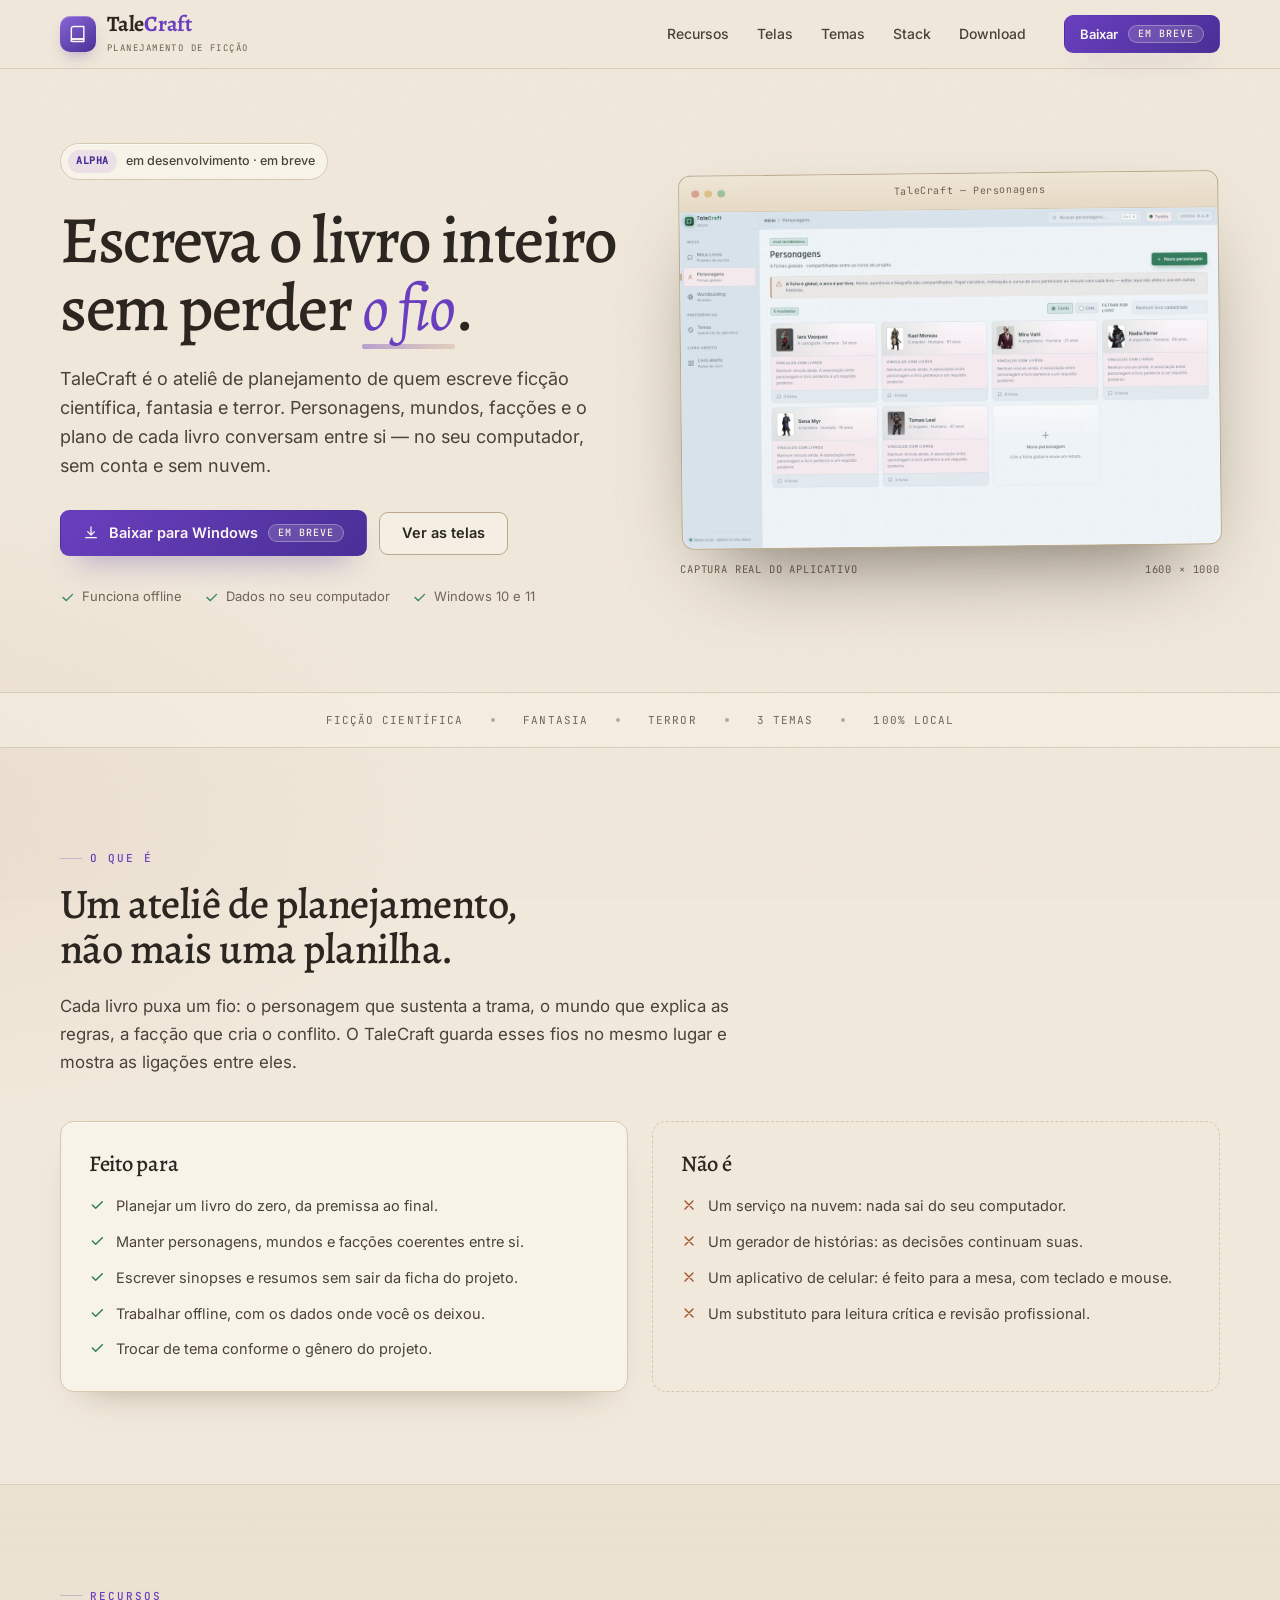
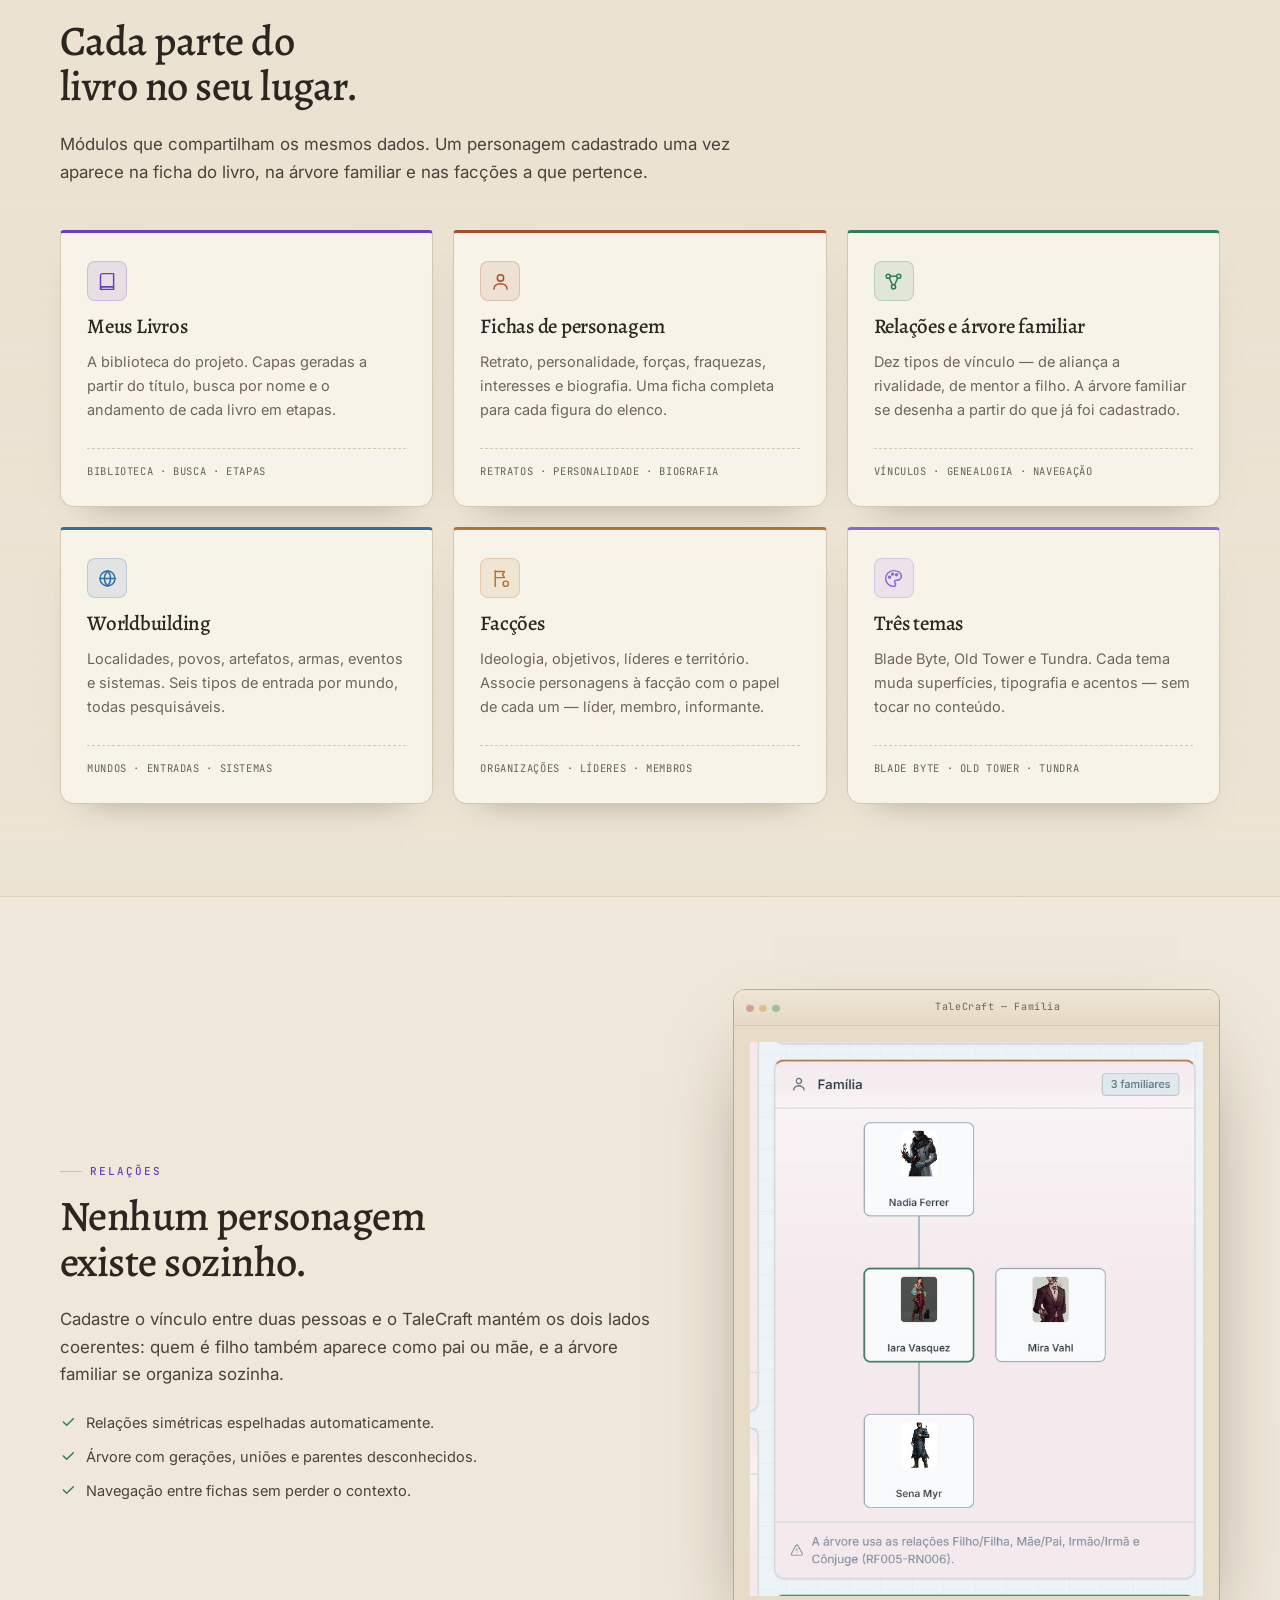
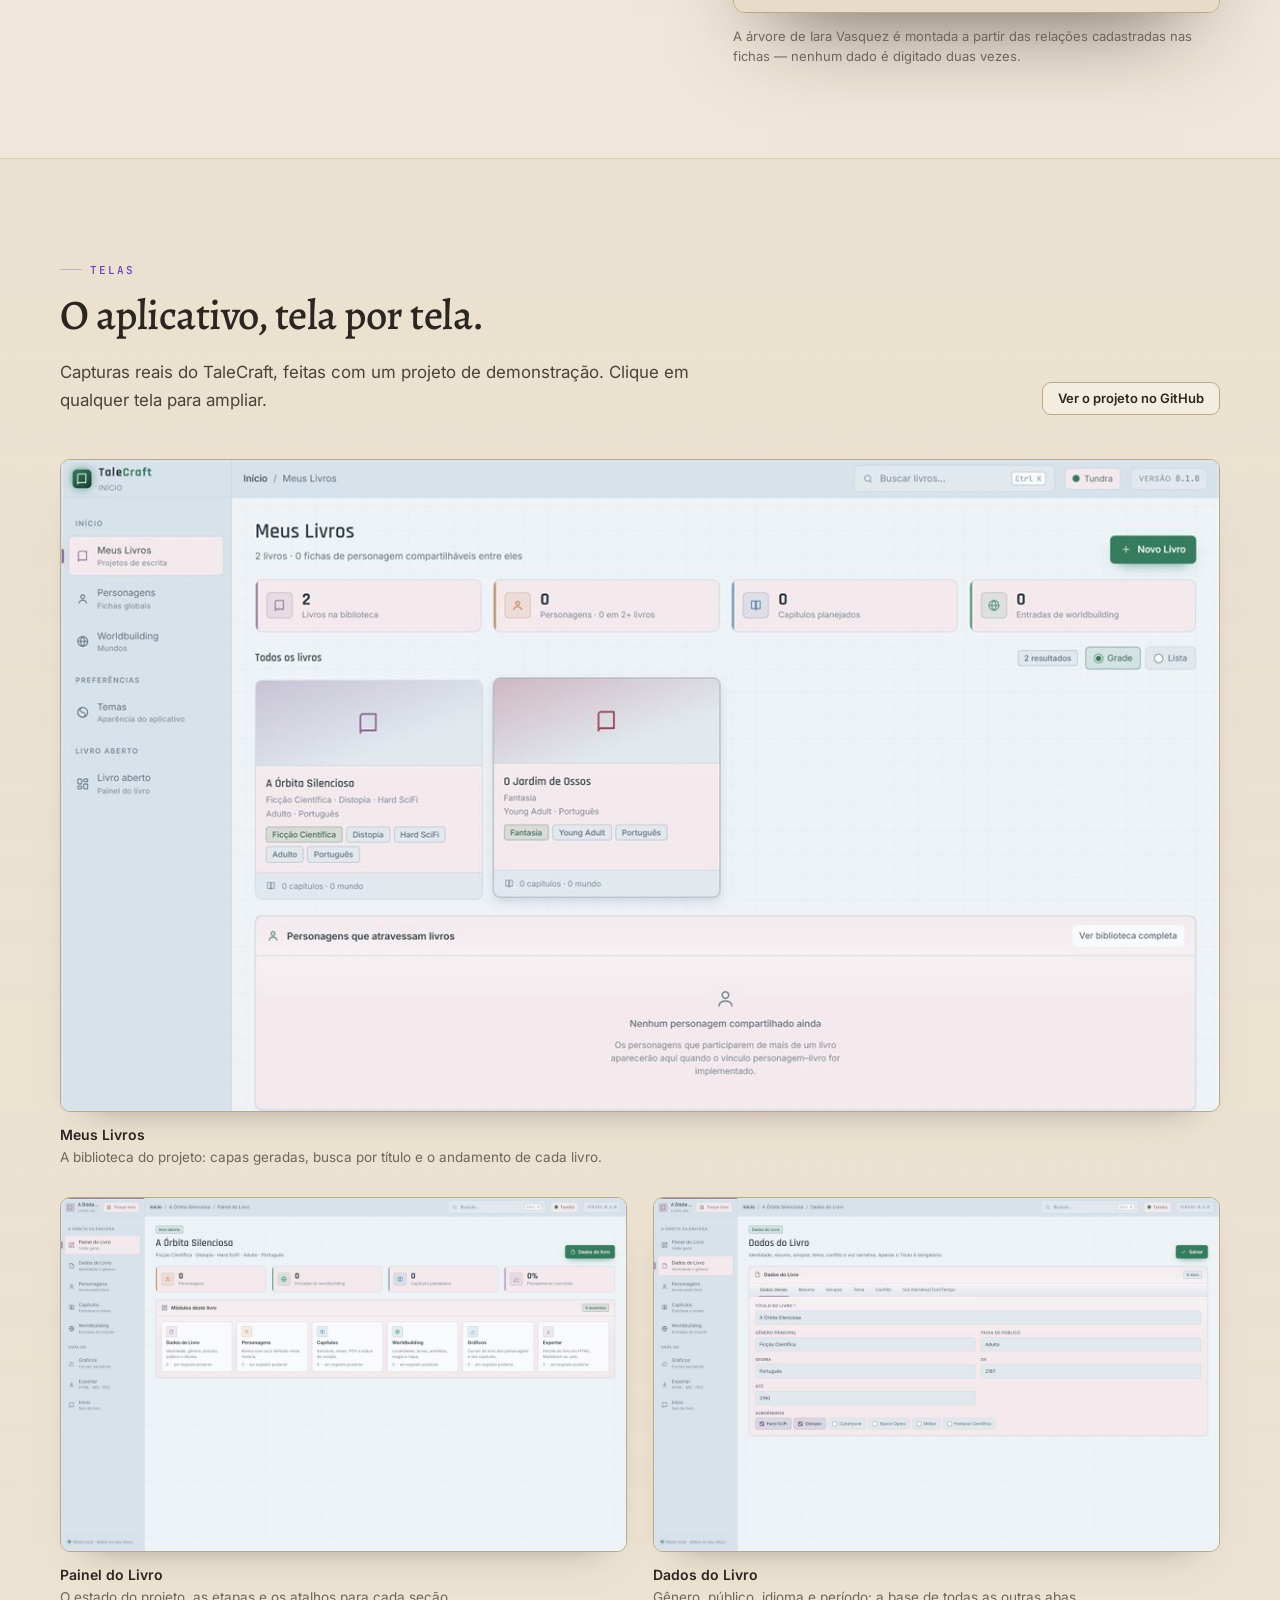
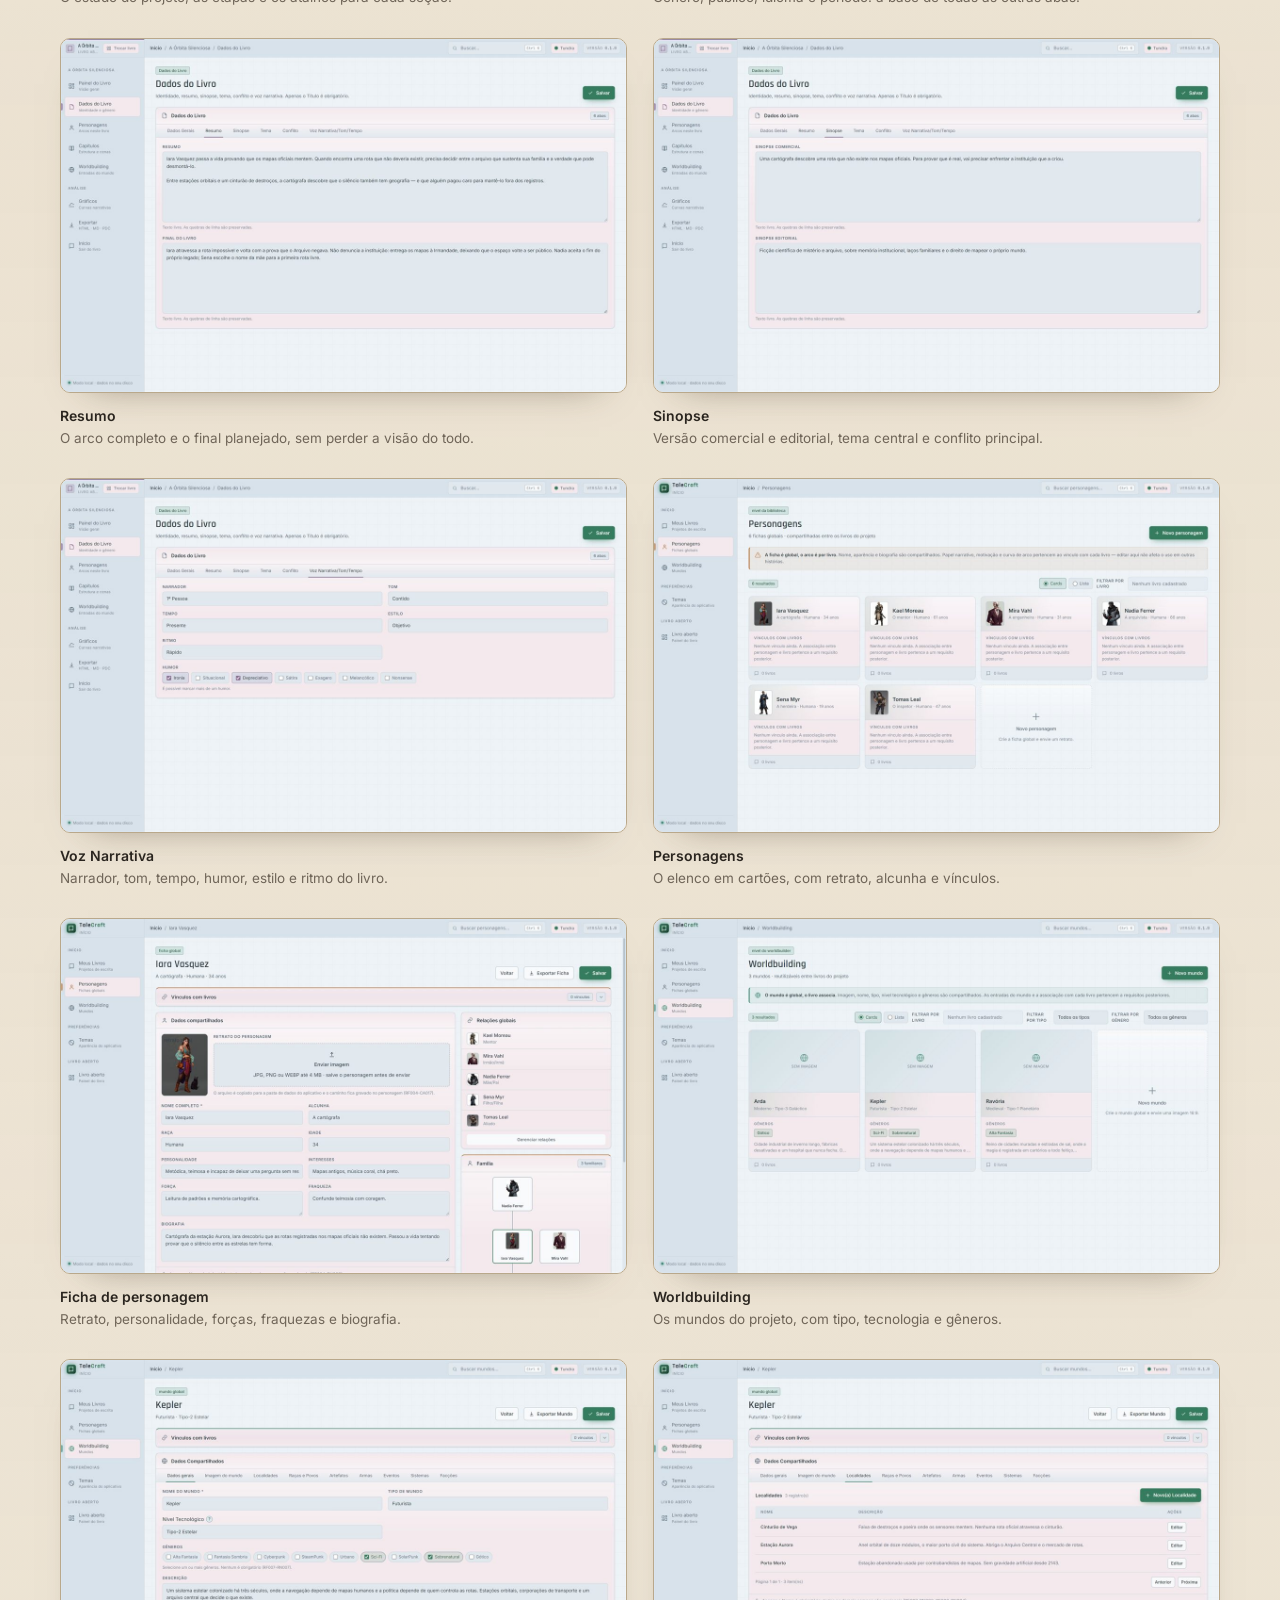
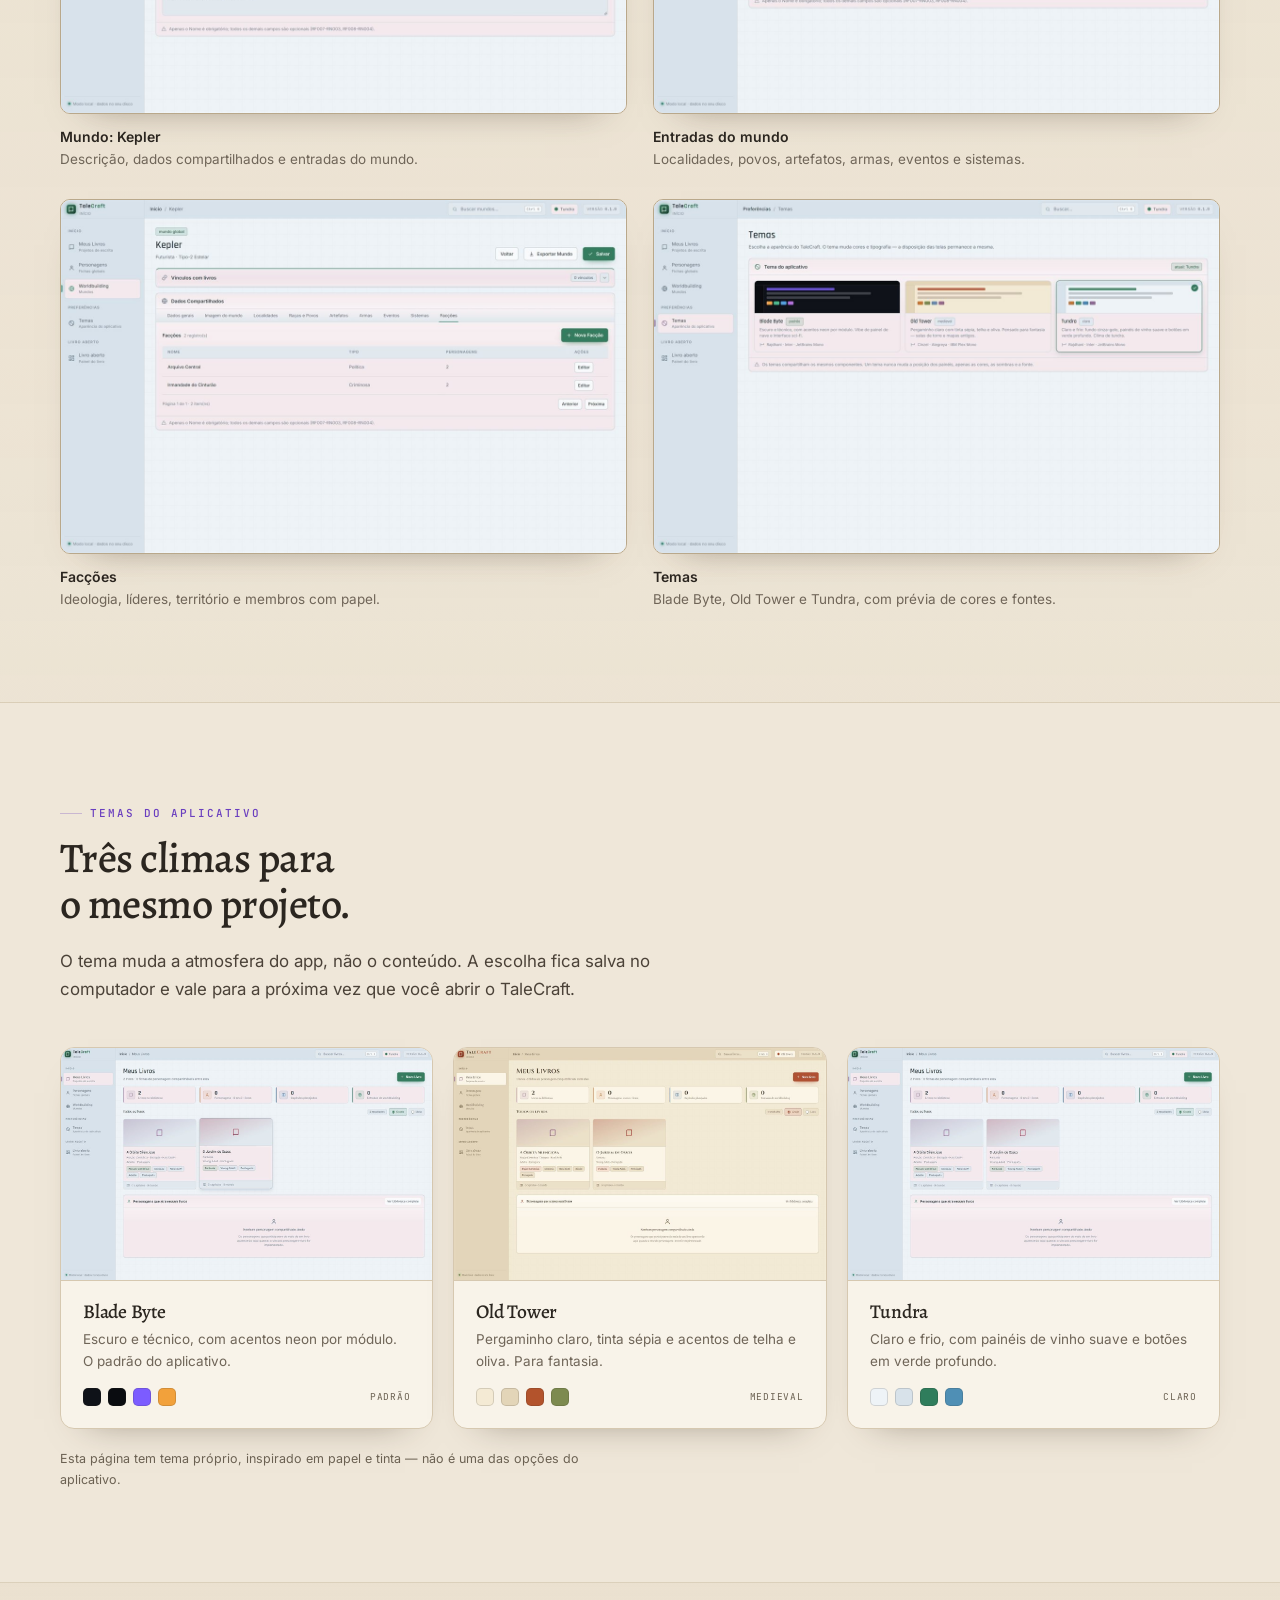
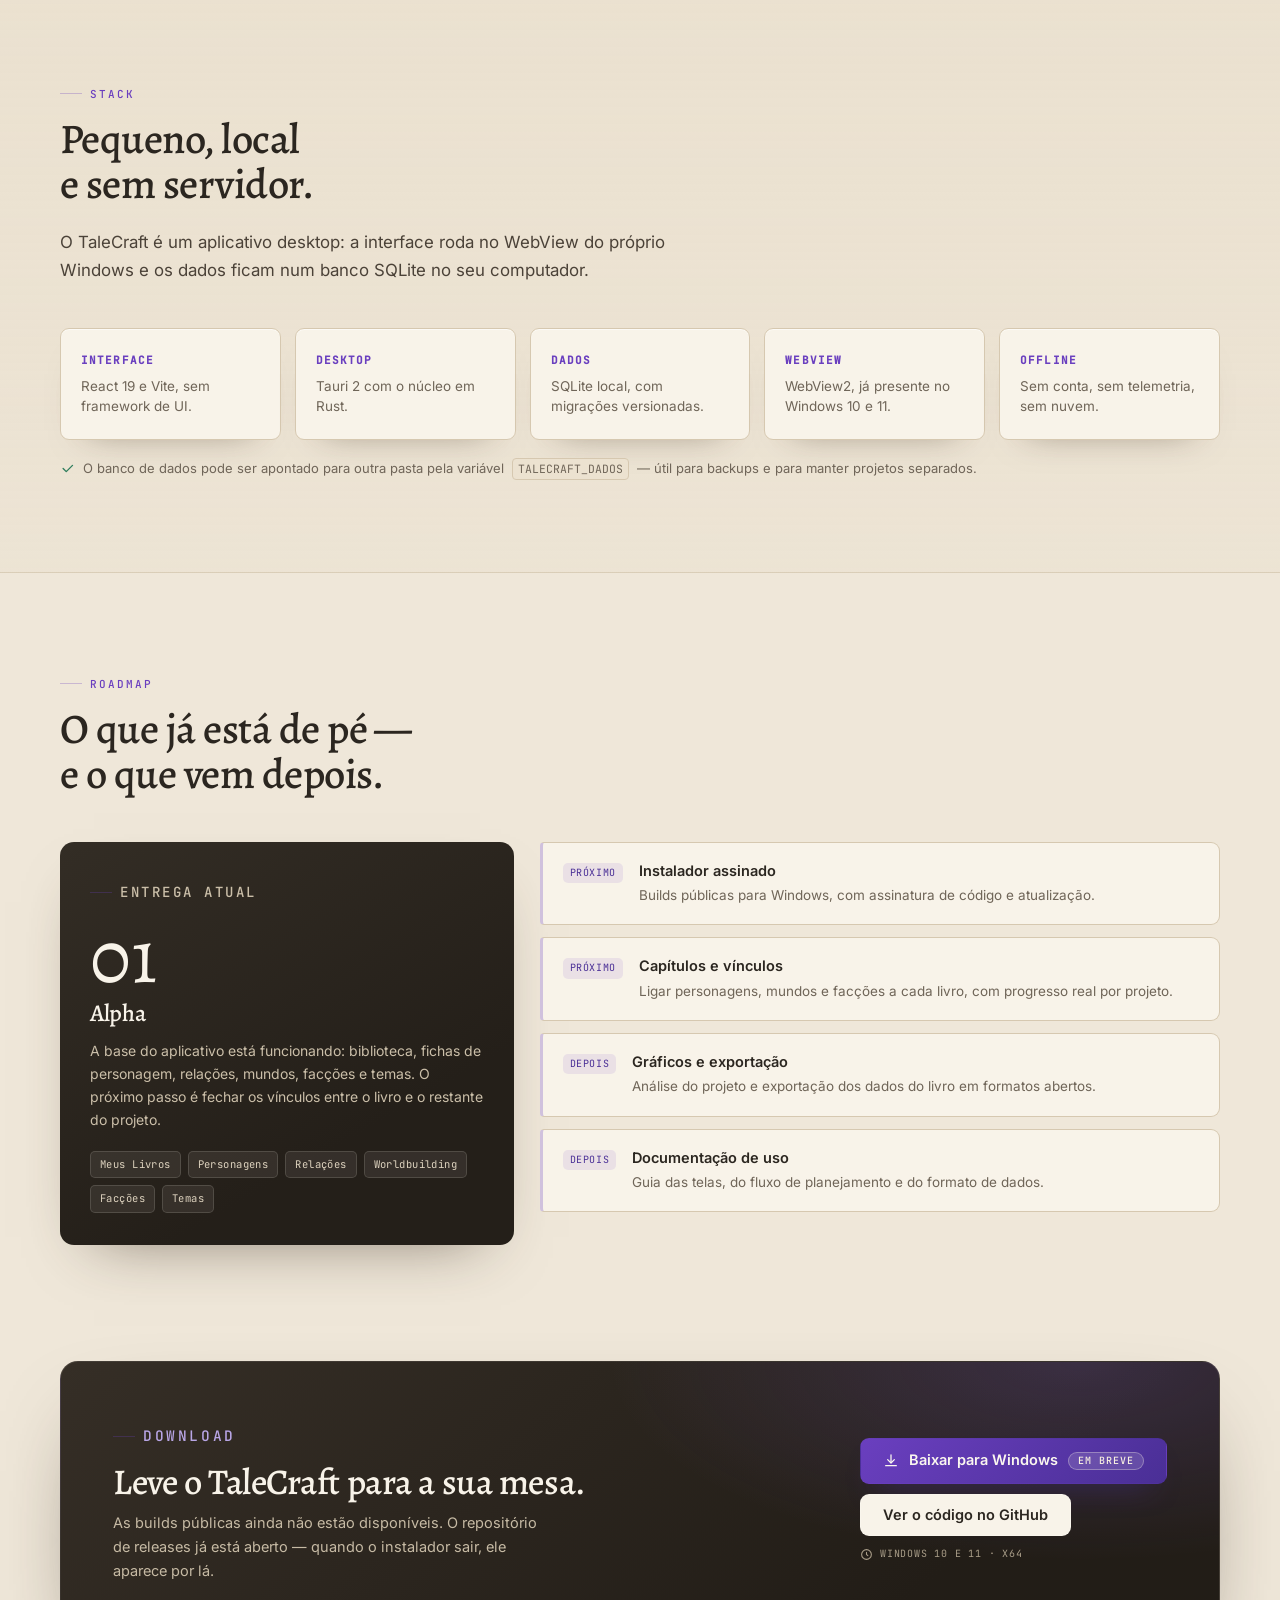
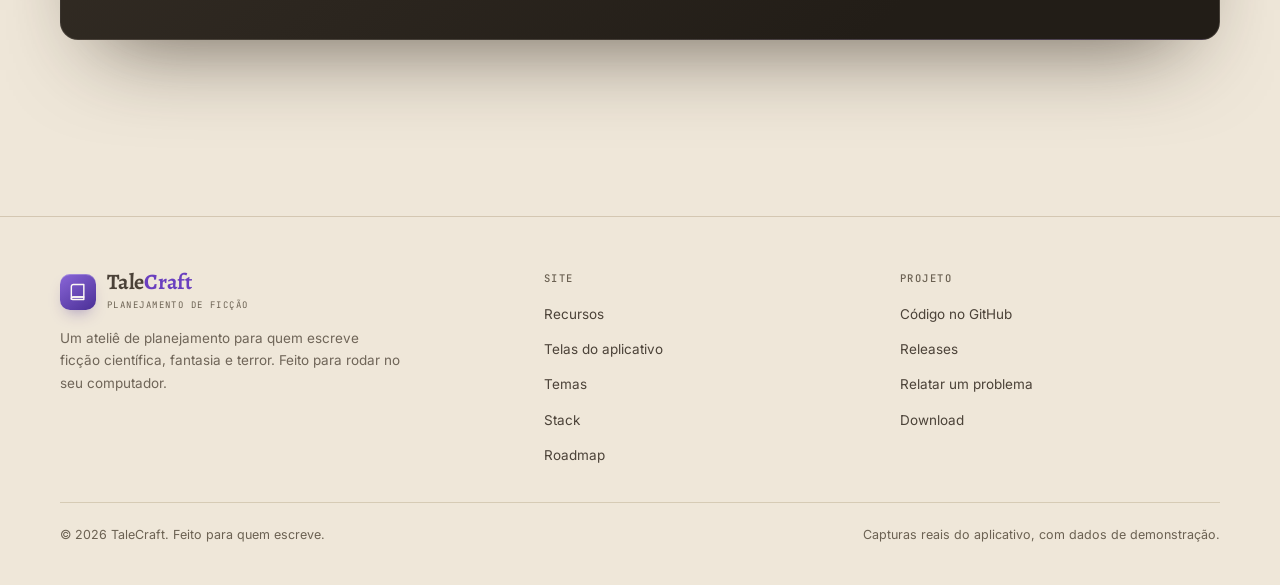
==== index.html @ c4d2cf3d "Landing do TaleCraft com capturas reais do aplicativo Estrutura estática para GitHub Pages: tema Man" ====
<!doctype html>
<html lang="pt-BR">
<head>
  <meta charset="utf-8">
  <meta name="viewport" content="width=device-width, initial-scale=1">
  <title>TaleCraft — o ateliê de planejamento do seu livro</title>
  <meta name="description" content="TaleCraft reúne personagens, mundos, facções e o plano de cada livro num só lugar. Um ateliê offline de planejamento para ficção científica, fantasia e terror.">
  <meta name="author" content="TaleCraft">
  <meta name="theme-color" content="#efe7d9">
  <meta name="color-scheme" content="light">

  <meta property="og:type" content="website">
  <meta property="og:locale" content="pt_BR">
  <meta property="og:site_name" content="TaleCraft">
  <meta property="og:title" content="TaleCraft — o ateliê de planejamento do seu livro">
  <meta property="og:description" content="Personagens, mundos, facções e o plano de cada livro num só lugar. Offline, no seu computador.">
  <meta property="og:url" content="https://alabvix.github.io/talecraft-site/">
  <meta property="og:image" content="https://alabvix.github.io/talecraft-site/assets/telas/mini/personagens.jpg">
  <meta property="og:image:width" content="1200">
  <meta property="og:image:height" content="750">
  <meta property="og:image:alt" content="Tela de personagens do TaleCraft com seis fichas e retratos">
  <meta name="twitter:card" content="summary_large_image">
  <meta name="twitter:image" content="https://alabvix.github.io/talecraft-site/assets/telas/mini/personagens.jpg">
  <link rel="canonical" href="https://alabvix.github.io/talecraft-site/">

  <link rel="icon" href="assets/img/favicon-32.png" type="image/png" sizes="32x32">
  <link rel="apple-touch-icon" href="assets/img/icone-256.png">
  <link rel="stylesheet" href="assets/fontes/fontes.css">
  <link rel="stylesheet" href="assets/css/site.css">
</head>
<body>
  <a class="skip" href="#conteudo">Pular para o conteúdo</a>

  <header class="topbar" id="topo">
    <div class="container topbar__interior">
      <a class="marca" href="#topo" aria-label="TaleCraft — início">
        <span class="marca__simbolo" aria-hidden="true">
          <svg viewBox="0 0 24 24" fill="none" stroke="currentColor" stroke-width="1.7" stroke-linecap="round" stroke-linejoin="round">
            <path d="M4 5.5A2.5 2.5 0 0 1 6.5 3H19v15H6.5A2.5 2.5 0 0 0 4 20.5z"/>
            <path d="M4 20.5A2.5 2.5 0 0 1 6.5 18H19v3H6.5A2.5 2.5 0 0 1 4 20.5z"/>
          </svg>
        </span>
        <span>
          <span class="marca__nome">Tale<span>Craft</span></span>
          <span class="marca__nota">planejamento de ficção</span>
        </span>
      </a>

      <nav class="menu" id="menu" aria-label="Principal">
        <a class="menu__link" href="#recursos">Recursos</a>
        <a class="menu__link" href="#telas">Telas</a>
        <a class="menu__link" href="#temas">Temas</a>
        <a class="menu__link" href="#stack">Stack</a>
        <a class="menu__link" href="#download">Download</a>
      </nav>

      <div class="topbar__acoes">
        <a class="btn btn--primario btn--pequeno" href="https://github.com/alabvix/talecraft-app/releases" target="_blank" rel="noopener">
          Baixar
          <span class="selo">em breve</span>
        </a>
        <button class="menu__botao" type="button" aria-label="Abrir menu" aria-expanded="false" aria-controls="menu">
          <svg width="20" height="20" viewBox="0 0 24 24" fill="none" stroke="currentColor" stroke-width="2" stroke-linecap="round" aria-hidden="true">
            <path d="M4 7h16M4 12h16M4 17h16"/>
          </svg>
        </button>
      </div>
    </div>
  </header>

  <main id="conteudo">
    <section class="hero">
      <div class="container hero__grade">
        <div>
          <p class="hero__selo"><b>alpha</b> em desenvolvimento · em breve</p>
          <h1>Escreva o livro inteiro sem perder <em>o fio</em>.</h1>
          <p class="hero__linha">
            TaleCraft é o ateliê de planejamento de quem escreve ficção científica,
            fantasia e terror. Personagens, mundos, facções e o plano de cada livro
            conversam entre si — no seu computador, sem conta e sem nuvem.
          </p>
          <div class="hero__acoes">
            <a class="btn btn--primario" href="https://github.com/alabvix/talecraft-app/releases" target="_blank" rel="noopener">
              <svg width="16" height="16" viewBox="0 0 24 24" fill="none" stroke="currentColor" stroke-width="1.9" stroke-linecap="round" stroke-linejoin="round" aria-hidden="true">
                <path d="M12 3v11"/><path d="m7 10 5 5 5-5"/><path d="M4 19h16"/>
              </svg>
              Baixar para Windows
              <span class="selo">em breve</span>
            </a>
            <a class="btn btn--secundario" href="#telas">Ver as telas</a>
          </div>
          <ul class="hero__fatos">
            <li>
              <svg width="15" height="15" viewBox="0 0 24 24" fill="none" stroke="currentColor" stroke-width="2.2" stroke-linecap="round" stroke-linejoin="round" aria-hidden="true"><path d="m5 12 5 5L20 7"/></svg>
              Funciona offline
            </li>
            <li>
              <svg width="15" height="15" viewBox="0 0 24 24" fill="none" stroke="currentColor" stroke-width="2.2" stroke-linecap="round" stroke-linejoin="round" aria-hidden="true"><path d="m5 12 5 5L20 7"/></svg>
              Dados no seu computador
            </li>
            <li>
              <svg width="15" height="15" viewBox="0 0 24 24" fill="none" stroke="currentColor" stroke-width="2.2" stroke-linecap="round" stroke-linejoin="round" aria-hidden="true"><path d="m5 12 5 5L20 7"/></svg>
              Windows 10 e 11
            </li>
          </ul>
        </div>

        <div class="hero__midia">
          <div class="janela janela--hero">
            <div class="janela__barra">
              <span class="janela__bolinhas" aria-hidden="true"><i></i><i></i><i></i></span>
              <span class="janela__titulo">TaleCraft — Personagens</span>
            </div>
            <div class="janela__tela">
              <img src="assets/telas/mini/personagens.jpg" width="1200" height="750"
                   alt="Tela de personagens do TaleCraft com seis fichas, retratos e vínculos com livros"
                   fetchpriority="high" decoding="async">
            </div>
          </div>
          <p class="hero__legenda"><span>captura real do aplicativo</span><span>1600 × 1000</span></p>
        </div>
      </div>
    </section>

    <div class="faixa">
      <span>Ficção científica</span><i></i>
      <span>Fantasia</span><i></i>
      <span>Terror</span><i></i>
      <span>3 temas</span><i></i>
      <span>100% local</span>
    </div>

    <section class="secao" id="sobre">
      <div class="container">
        <div class="cabecalho-secao">
          <p class="sobretitulo">O que é</p>
          <h2 class="titulo-secao">Um ateliê de planejamento, não mais uma planilha.</h2>
          <p class="texto-secao">
            Cada livro puxa um fio: o personagem que sustenta a trama, o mundo que
            explica as regras, a facção que cria o conflito. O TaleCraft guarda esses
            fios no mesmo lugar e mostra as ligações entre eles.
          </p>
        </div>

        <div class="duplo">
          <div class="cartao-lista cartao-lista--sim">
            <h3>Feito para</h3>
            <ul>
              <li>
                <svg width="16" height="16" viewBox="0 0 24 24" fill="none" stroke="currentColor" stroke-width="2.2" stroke-linecap="round" stroke-linejoin="round" aria-hidden="true"><path d="m5 12 5 5L20 7"/></svg>
                Planejar um livro do zero, da premissa ao final.
              </li>
              <li>
                <svg width="16" height="16" viewBox="0 0 24 24" fill="none" stroke="currentColor" stroke-width="2.2" stroke-linecap="round" stroke-linejoin="round" aria-hidden="true"><path d="m5 12 5 5L20 7"/></svg>
                Manter personagens, mundos e facções coerentes entre si.
              </li>
              <li>
                <svg width="16" height="16" viewBox="0 0 24 24" fill="none" stroke="currentColor" stroke-width="2.2" stroke-linecap="round" stroke-linejoin="round" aria-hidden="true"><path d="m5 12 5 5L20 7"/></svg>
                Escrever sinopses e resumos sem sair da ficha do projeto.
              </li>
              <li>
                <svg width="16" height="16" viewBox="0 0 24 24" fill="none" stroke="currentColor" stroke-width="2.2" stroke-linecap="round" stroke-linejoin="round" aria-hidden="true"><path d="m5 12 5 5L20 7"/></svg>
                Trabalhar offline, com os dados onde você os deixou.
              </li>
              <li>
                <svg width="16" height="16" viewBox="0 0 24 24" fill="none" stroke="currentColor" stroke-width="2.2" stroke-linecap="round" stroke-linejoin="round" aria-hidden="true"><path d="m5 12 5 5L20 7"/></svg>
                Trocar de tema conforme o gênero do projeto.
              </li>
            </ul>
          </div>

          <div class="cartao-lista cartao-lista--nao">
            <h3>Não é</h3>
            <ul>
              <li>
                <svg width="16" height="16" viewBox="0 0 24 24" fill="none" stroke="currentColor" stroke-width="2" stroke-linecap="round" aria-hidden="true"><path d="M6 6l12 12M18 6 6 18"/></svg>
                Um serviço na nuvem: nada sai do seu computador.
              </li>
              <li>
                <svg width="16" height="16" viewBox="0 0 24 24" fill="none" stroke="currentColor" stroke-width="2" stroke-linecap="round" aria-hidden="true"><path d="M6 6l12 12M18 6 6 18"/></svg>
                Um gerador de histórias: as decisões continuam suas.
              </li>
              <li>
                <svg width="16" height="16" viewBox="0 0 24 24" fill="none" stroke="currentColor" stroke-width="2" stroke-linecap="round" aria-hidden="true"><path d="M6 6l12 12M18 6 6 18"/></svg>
                Um aplicativo de celular: é feito para a mesa, com teclado e mouse.
              </li>
              <li>
                <svg width="16" height="16" viewBox="0 0 24 24" fill="none" stroke="currentColor" stroke-width="2" stroke-linecap="round" aria-hidden="true"><path d="M6 6l12 12M18 6 6 18"/></svg>
                Um substituto para leitura crítica e revisão profissional.
              </li>
            </ul>
          </div>
        </div>
      </div>
    </section>

    <section class="secao secao--alt" id="recursos">
      <div class="container">
        <div class="cabecalho-secao">
          <p class="sobretitulo">Recursos</p>
          <h2 class="titulo-secao">Cada parte do livro no seu lugar.</h2>
          <p class="texto-secao">
            Módulos que compartilham os mesmos dados. Um personagem cadastrado uma vez
            aparece na ficha do livro, na árvore familiar e nas facções a que pertence.
          </p>
        </div>

        <div class="recursos">
          <article class="recurso" style="--tom: var(--accent)">
            <span class="recurso__icone" aria-hidden="true">
              <svg viewBox="0 0 24 24" fill="none" stroke="currentColor" stroke-width="1.7" stroke-linecap="round" stroke-linejoin="round"><path d="M4 5.5A2.5 2.5 0 0 1 6.5 3H19v15H6.5A2.5 2.5 0 0 0 4 20.5z"/><path d="M4 20.5A2.5 2.5 0 0 1 6.5 18H19v3H6.5A2.5 2.5 0 0 1 4 20.5z"/></svg>
            </span>
            <h3>Meus Livros</h3>
            <p>
              A biblioteca do projeto. Capas geradas a partir do título, busca por nome
              e o andamento de cada livro em etapas.
            </p>
            <span class="recurso__detalhe">Biblioteca · busca · etapas</span>
          </article>

          <article class="recurso" style="--tom: var(--copper)">
            <span class="recurso__icone" aria-hidden="true">
              <svg viewBox="0 0 24 24" fill="none" stroke="currentColor" stroke-width="1.7" stroke-linecap="round" stroke-linejoin="round"><circle cx="12" cy="8" r="3.6"/><path d="M4.5 20.5c0-3.6 3.4-6 7.5-6s7.5 2.4 7.5 6"/></svg>
            </span>
            <h3>Fichas de personagem</h3>
            <p>
              Retrato, personalidade, forças, fraquezas, interesses e biografia. Uma
              ficha completa para cada figura do elenco.
            </p>
            <span class="recurso__detalhe">Retratos · personalidade · biografia</span>
          </article>

          <article class="recurso" style="--tom: var(--green)">
            <span class="recurso__icone" aria-hidden="true">
              <svg viewBox="0 0 24 24" fill="none" stroke="currentColor" stroke-width="1.7" stroke-linecap="round" stroke-linejoin="round"><circle cx="6" cy="6" r="2.4"/><circle cx="18" cy="6" r="2.4"/><circle cx="12" cy="18" r="2.4"/><path d="M8.4 6h7.2M7.2 8.1l3.6 7.8M16.8 8.1l-3.6 7.8"/></svg>
            </span>
            <h3>Relações e árvore familiar</h3>
            <p>
              Dez tipos de vínculo — de aliança a rivalidade, de mentor a filho. A
              árvore familiar se desenha a partir do que já foi cadastrado.
            </p>
            <span class="recurso__detalhe">Vínculos · genealogia · navegação</span>
          </article>

          <article class="recurso" style="--tom: var(--blue)">
            <span class="recurso__icone" aria-hidden="true">
              <svg viewBox="0 0 24 24" fill="none" stroke="currentColor" stroke-width="1.7" stroke-linecap="round" stroke-linejoin="round"><circle cx="12" cy="12" r="8.6"/><path d="M3.4 12h17.2"/><path d="M12 3.4c2.3 2.4 3.5 5.4 3.5 8.6s-1.2 6.2-3.5 8.6c-2.3-2.4-3.5-5.4-3.5-8.6S9.7 5.8 12 3.4z"/></svg>
            </span>
            <h3>Worldbuilding</h3>
            <p>
              Localidades, povos, artefatos, armas, eventos e sistemas. Seis tipos de
              entrada por mundo, todas pesquisáveis.
            </p>
            <span class="recurso__detalhe">Mundos · entradas · sistemas</span>
          </article>

          <article class="recurso" style="--tom: var(--amber)">
            <span class="recurso__icone" aria-hidden="true">
              <svg viewBox="0 0 24 24" fill="none" stroke="currentColor" stroke-width="1.7" stroke-linecap="round" stroke-linejoin="round"><path d="M6 3v18"/><path d="M6 4h10.5l-2.2 3.6L16.5 11H6"/><circle cx="18" cy="18" r="3"/></svg>
            </span>
            <h3>Facções</h3>
            <p>
              Ideologia, objetivos, líderes e território. Associe personagens à facção
              com o papel de cada um — líder, membro, informante.
            </p>
            <span class="recurso__detalhe">Organizações · líderes · membros</span>
          </article>

          <article class="recurso" style="--tom: var(--accent-claro)">
            <span class="recurso__icone" aria-hidden="true">
              <svg viewBox="0 0 24 24" fill="none" stroke="currentColor" stroke-width="1.7" stroke-linecap="round" stroke-linejoin="round"><path d="M12 3a9 9 0 1 0 0 18c1.7 0 2.4-1 2.4-2.1 0-1.6-1.2-2-1.2-3.3 0-.9.7-1.5 1.7-1.5H16a5 5 0 0 0 5-5c0-3.4-4-6.1-9-6.1z"/><circle cx="7.5" cy="10.5" r="1.1"/><circle cx="11" cy="7" r="1.1"/><circle cx="15.5" cy="7.8" r="1.1"/></svg>
            </span>
            <h3>Três temas</h3>
            <p>
              Blade Byte, Old Tower e Tundra. Cada tema muda superfícies, tipografia e
              acentos — sem tocar no conteúdo.
            </p>
            <span class="recurso__detalhe">Blade Byte · Old Tower · Tundra</span>
          </article>
        </div>
      </div>
    </section>

    <section class="secao" id="relacoes">
      <div class="container relacoes">
        <div>
          <p class="sobretitulo">Relações</p>
          <h2 class="titulo-secao">Nenhum personagem existe sozinho.</h2>
          <p class="texto-secao">
            Cadastre o vínculo entre duas pessoas e o TaleCraft mantém os dois lados
            coerentes: quem é filho também aparece como pai ou mãe, e a árvore familiar
            se organiza sozinha.
          </p>
          <ul class="lista-cheia">
            <li>
              <svg width="16" height="16" viewBox="0 0 24 24" fill="none" stroke="currentColor" stroke-width="2.2" stroke-linecap="round" stroke-linejoin="round" aria-hidden="true"><path d="m5 12 5 5L20 7"/></svg>
              Relações simétricas espelhadas automaticamente.
            </li>
            <li>
              <svg width="16" height="16" viewBox="0 0 24 24" fill="none" stroke="currentColor" stroke-width="2.2" stroke-linecap="round" stroke-linejoin="round" aria-hidden="true"><path d="m5 12 5 5L20 7"/></svg>
              Árvore com gerações, uniões e parentes desconhecidos.
            </li>
            <li>
              <svg width="16" height="16" viewBox="0 0 24 24" fill="none" stroke="currentColor" stroke-width="2.2" stroke-linecap="round" stroke-linejoin="round" aria-hidden="true"><path d="m5 12 5 5L20 7"/></svg>
              Navegação entre fichas sem perder o contexto.
            </li>
          </ul>
        </div>

        <figure class="relacoes__midia">
          <div class="janela janela--retrato">
            <div class="janela__barra">
              <span class="janela__bolinhas" aria-hidden="true"><i></i><i></i><i></i></span>
              <span class="janela__titulo">TaleCraft — Família</span>
            </div>
            <div class="janela__tela">
              <img src="assets/telas/arvore-familiar.jpg" width="691" height="845"
                   alt="Árvore familiar de Iara Vasquez no TaleCraft, com mãe, filha, irmã e mentor" loading="lazy" decoding="async">
            </div>
          </div>
          <figcaption>
            A árvore de Iara Vasquez é montada a partir das relações cadastradas nas
            fichas — nenhum dado é digitado duas vezes.
          </figcaption>
        </figure>
      </div>
    </section>

    <section class="secao secao--alt" id="telas">
      <div class="container">
        <div class="cabecalho-secao cabecalho-secao--linha">
          <div>
            <p class="sobretitulo">Telas</p>
            <h2 class="titulo-secao">O aplicativo, tela por tela.</h2>
            <p class="texto-secao">
              Capturas reais do TaleCraft, feitas com um projeto de demonstração.
              Clique em qualquer tela para ampliar.
            </p>
          </div>
          <a class="btn btn--secundario btn--pequeno" href="https://github.com/alabvix/talecraft-app" target="_blank" rel="noopener">Ver o projeto no GitHub</a>
        </div>

        <div class="galeria">
          <figure class="tela tela--larga">
            <button class="tela__quadro" type="button"
                    data-cheia="assets/telas/meus-livros.jpg"
                    data-titulo="Meus Livros"
                    data-legenda="A biblioteca do projeto: capas geradas, busca por título e o andamento de cada livro.">
              <img src="assets/telas/mini/meus-livros.jpg" width="1200" height="750"
                   alt="Tela Meus Livros com dois livros de demonstração e o botão de criar livro" loading="lazy" decoding="async">
              <span class="tela__zoom" aria-hidden="true">
                <svg width="16" height="16" viewBox="0 0 24 24" fill="none" stroke="currentColor" stroke-width="2" stroke-linecap="round"><circle cx="11" cy="11" r="6.5"/><path d="M16 16l4.5 4.5M11 8.5v5M8.5 11h5"/></svg>
              </span>
            </button>
            <figcaption>
              <b>Meus Livros</b>
              A biblioteca do projeto: capas geradas, busca por título e o andamento de cada livro.
            </figcaption>
          </figure>

          <figure class="tela">
            <button class="tela__quadro" type="button"
                    data-cheia="assets/telas/painel-do-livro.jpg"
                    data-titulo="Painel do Livro"
                    data-legenda="O painel reúne as etapas do projeto, os dados principais e os atalhos para cada seção do livro.">
              <img src="assets/telas/mini/painel-do-livro.jpg" width="1200" height="750"
                   alt="Painel do livro A Órbita Silenciosa, com etapas e seções" loading="lazy" decoding="async">
              <span class="tela__zoom" aria-hidden="true"><svg width="16" height="16" viewBox="0 0 24 24" fill="none" stroke="currentColor" stroke-width="2" stroke-linecap="round"><circle cx="11" cy="11" r="6.5"/><path d="M16 16l4.5 4.5M11 8.5v5M8.5 11h5"/></svg></span>
            </button>
            <figcaption>
              <b>Painel do Livro</b>
              O estado do projeto, as etapas e os atalhos para cada seção.
            </figcaption>
          </figure>

          <figure class="tela">
            <button class="tela__quadro" type="button"
                    data-cheia="assets/telas/dados-gerais.jpg"
                    data-titulo="Dados do Livro"
                    data-legenda="Gênero, subgêneros, público, idioma e período da história — a base que alimenta as outras abas.">
              <img src="assets/telas/mini/dados-gerais.jpg" width="1200" height="750"
                   alt="Formulário de dados gerais do livro, com gênero, público e período" loading="lazy" decoding="async">
              <span class="tela__zoom" aria-hidden="true"><svg width="16" height="16" viewBox="0 0 24 24" fill="none" stroke="currentColor" stroke-width="2" stroke-linecap="round"><circle cx="11" cy="11" r="6.5"/><path d="M16 16l4.5 4.5M11 8.5v5M8.5 11h5"/></svg></span>
            </button>
            <figcaption>
              <b>Dados do Livro</b>
              Gênero, público, idioma e período: a base de todas as outras abas.
            </figcaption>
          </figure>

          <figure class="tela">
            <button class="tela__quadro" type="button"
                    data-cheia="assets/telas/resumo.jpg"
                    data-titulo="Resumo"
                    data-legenda="O resumo longo do livro e o final planejado, no mesmo lugar em que a sinopse é escrita.">
              <img src="assets/telas/mini/resumo.jpg" width="1200" height="750"
                   alt="Aba Resumo com o texto longo do livro e o final planejado" loading="lazy" decoding="async">
              <span class="tela__zoom" aria-hidden="true"><svg width="16" height="16" viewBox="0 0 24 24" fill="none" stroke="currentColor" stroke-width="2" stroke-linecap="round"><circle cx="11" cy="11" r="6.5"/><path d="M16 16l4.5 4.5M11 8.5v5M8.5 11h5"/></svg></span>
            </button>
            <figcaption>
              <b>Resumo</b>
              O arco completo e o final planejado, sem perder a visão do todo.
            </figcaption>
          </figure>

          <figure class="tela">
            <button class="tela__quadro" type="button"
                    data-cheia="assets/telas/sinopse.jpg"
                    data-titulo="Sinopse"
                    data-legenda="Duas versões da sinopse — comercial e editorial — com tema central, subtemas e conflito principal.">
              <img src="assets/telas/mini/sinopse.jpg" width="1200" height="750"
                   alt="Aba Sinopse com as versões comercial e editorial do livro" loading="lazy" decoding="async">
              <span class="tela__zoom" aria-hidden="true"><svg width="16" height="16" viewBox="0 0 24 24" fill="none" stroke="currentColor" stroke-width="2" stroke-linecap="round"><circle cx="11" cy="11" r="6.5"/><path d="M16 16l4.5 4.5M11 8.5v5M8.5 11h5"/></svg></span>
            </button>
            <figcaption>
              <b>Sinopse</b>
              Versão comercial e editorial, tema central e conflito principal.
            </figcaption>
          </figure>

          <figure class="tela">
            <button class="tela__quadro" type="button"
                    data-cheia="assets/telas/voz-narrativa.jpg"
                    data-titulo="Voz Narrativa"
                    data-legenda="Narrador, tom, tempo, humor, estilo e ritmo: as escolhas que definem como a história soa.">
              <img src="assets/telas/mini/voz-narrativa.jpg" width="1200" height="750"
                   alt="Aba Voz Narrativa com narrador, tom, tempo, humor, estilo e ritmo" loading="lazy" decoding="async">
              <span class="tela__zoom" aria-hidden="true"><svg width="16" height="16" viewBox="0 0 24 24" fill="none" stroke="currentColor" stroke-width="2" stroke-linecap="round"><circle cx="11" cy="11" r="6.5"/><path d="M16 16l4.5 4.5M11 8.5v5M8.5 11h5"/></svg></span>
            </button>
            <figcaption>
              <b>Voz Narrativa</b>
              Narrador, tom, tempo, humor, estilo e ritmo do livro.
            </figcaption>
          </figure>

          <figure class="tela">
            <button class="tela__quadro" type="button"
                    data-cheia="assets/telas/personagens.jpg"
                    data-titulo="Personagens"
                    data-legenda="Todas as fichas do projeto em cartões, com retrato, alcunha e os vínculos com livros.">
              <img src="assets/telas/mini/personagens.jpg" width="1200" height="750"
                   alt="Galeria de personagens com seis cartões e retratos" loading="lazy" decoding="async">
              <span class="tela__zoom" aria-hidden="true"><svg width="16" height="16" viewBox="0 0 24 24" fill="none" stroke="currentColor" stroke-width="2" stroke-linecap="round"><circle cx="11" cy="11" r="6.5"/><path d="M16 16l4.5 4.5M11 8.5v5M8.5 11h5"/></svg></span>
            </button>
            <figcaption>
              <b>Personagens</b>
              O elenco em cartões, com retrato, alcunha e vínculos.
            </figcaption>
          </figure>

          <figure class="tela">
            <button class="tela__quadro" type="button"
                    data-cheia="assets/telas/personagem.jpg"
                    data-titulo="Ficha de personagem"
                    data-legenda="A ficha de Iara Vasquez: retrato, idade, personalidade, forças, fraquezas e biografia.">
              <img src="assets/telas/mini/personagem.jpg" width="1200" height="750"
                   alt="Ficha de Iara Vasquez com retrato e dados de personalidade" loading="lazy" decoding="async">
              <span class="tela__zoom" aria-hidden="true"><svg width="16" height="16" viewBox="0 0 24 24" fill="none" stroke="currentColor" stroke-width="2" stroke-linecap="round"><circle cx="11" cy="11" r="6.5"/><path d="M16 16l4.5 4.5M11 8.5v5M8.5 11h5"/></svg></span>
            </button>
            <figcaption>
              <b>Ficha de personagem</b>
              Retrato, personalidade, forças, fraquezas e biografia.
            </figcaption>
          </figure>

          <figure class="tela">
            <button class="tela__quadro" type="button"
                    data-cheia="assets/telas/mundos.jpg"
                    data-titulo="Worldbuilding"
                    data-legenda="Os mundos do projeto, cada um com tipo, nível tecnológico e gêneros literários.">
              <img src="assets/telas/mini/mundos.jpg" width="1200" height="750"
                   alt="Lista de mundos com Kepler, Ravória e Arda" loading="lazy" decoding="async">
              <span class="tela__zoom" aria-hidden="true"><svg width="16" height="16" viewBox="0 0 24 24" fill="none" stroke="currentColor" stroke-width="2" stroke-linecap="round"><circle cx="11" cy="11" r="6.5"/><path d="M16 16l4.5 4.5M11 8.5v5M8.5 11h5"/></svg></span>
            </button>
            <figcaption>
              <b>Worldbuilding</b>
              Os mundos do projeto, com tipo, tecnologia e gêneros.
            </figcaption>
          </figure>

          <figure class="tela">
            <button class="tela__quadro" type="button"
                    data-cheia="assets/telas/mundo-kepler.jpg"
                    data-titulo="Mundo: Kepler"
                    data-legenda="A ficha do mundo Kepler, com descrição e as abas de dados compartilhados, imagem e entradas.">
              <img src="assets/telas/mini/mundo-kepler.jpg" width="1200" height="750"
                   alt="Ficha do mundo Kepler com descrição e abas de dados" loading="lazy" decoding="async">
              <span class="tela__zoom" aria-hidden="true"><svg width="16" height="16" viewBox="0 0 24 24" fill="none" stroke="currentColor" stroke-width="2" stroke-linecap="round"><circle cx="11" cy="11" r="6.5"/><path d="M16 16l4.5 4.5M11 8.5v5M8.5 11h5"/></svg></span>
            </button>
            <figcaption>
              <b>Mundo: Kepler</b>
              Descrição, dados compartilhados e entradas do mundo.
            </figcaption>
          </figure>

          <figure class="tela">
            <button class="tela__quadro" type="button"
                    data-cheia="assets/telas/entradas-kepler.jpg"
                    data-titulo="Entradas do mundo"
                    data-legenda="Localidades de Kepler em tabela paginada, com busca e o resumo de cada entrada.">
              <img src="assets/telas/mini/entradas-kepler.jpg" width="1200" height="750"
                   alt="Tabela de localidades do mundo Kepler, com paginação" loading="lazy" decoding="async">
              <span class="tela__zoom" aria-hidden="true"><svg width="16" height="16" viewBox="0 0 24 24" fill="none" stroke="currentColor" stroke-width="2" stroke-linecap="round"><circle cx="11" cy="11" r="6.5"/><path d="M16 16l4.5 4.5M11 8.5v5M8.5 11h5"/></svg></span>
            </button>
            <figcaption>
              <b>Entradas do mundo</b>
              Localidades, povos, artefatos, armas, eventos e sistemas.
            </figcaption>
          </figure>

          <figure class="tela">
            <button class="tela__quadro" type="button"
                    data-cheia="assets/telas/faccoes.jpg"
                    data-titulo="Facções"
                    data-legenda="As facções de Kepler, com líderes, base e o número de membros associados.">
              <img src="assets/telas/mini/faccoes.jpg" width="1200" height="750"
                   alt="Tabela de facções do mundo Kepler com líderes e membros" loading="lazy" decoding="async">
              <span class="tela__zoom" aria-hidden="true"><svg width="16" height="16" viewBox="0 0 24 24" fill="none" stroke="currentColor" stroke-width="2" stroke-linecap="round"><circle cx="11" cy="11" r="6.5"/><path d="M16 16l4.5 4.5M11 8.5v5M8.5 11h5"/></svg></span>
            </button>
            <figcaption>
              <b>Facções</b>
              Ideologia, líderes, território e membros com papel.
            </figcaption>
          </figure>

          <figure class="tela">
            <button class="tela__quadro" type="button"
                    data-cheia="assets/telas/temas.jpg"
                    data-titulo="Temas"
                    data-legenda="As três opções de tema do aplicativo, com prévia de cores e das fontes de cada uma.">
              <img src="assets/telas/mini/temas.jpg" width="1200" height="750"
                   alt="Tela de temas com Blade Byte, Old Tower e Tundra" loading="lazy" decoding="async">
              <span class="tela__zoom" aria-hidden="true"><svg width="16" height="16" viewBox="0 0 24 24" fill="none" stroke="currentColor" stroke-width="2" stroke-linecap="round"><circle cx="11" cy="11" r="6.5"/><path d="M16 16l4.5 4.5M11 8.5v5M8.5 11h5"/></svg></span>
            </button>
            <figcaption>
              <b>Temas</b>
              Blade Byte, Old Tower e Tundra, com prévia de cores e fontes.
            </figcaption>
          </figure>
        </div>
      </div>
    </section>

    <section class="secao" id="temas">
      <div class="container">
        <div class="cabecalho-secao">
          <p class="sobretitulo">Temas do aplicativo</p>
          <h2 class="titulo-secao">Três climas para o mesmo projeto.</h2>
          <p class="texto-secao">
            O tema muda a atmosfera do app, não o conteúdo. A escolha fica salva no
            computador e vale para a próxima vez que você abrir o TaleCraft.
          </p>
        </div>

        <div class="temas">
          <article class="tema">
            <img src="assets/telas/mini/meus-livros.jpg" width="1200" height="750"
                 alt="Meus Livros no tema Blade Byte, escuro e técnico" loading="lazy" decoding="async">
            <div class="tema__corpo">
              <h3>Blade Byte</h3>
              <p>Escuro e técnico, com acentos neon por módulo. O padrão do aplicativo.</p>
              <div class="tema__paleta" aria-label="Cores do tema Blade Byte">
                <i style="background:#0f1218"></i>
                <i style="background:#0a0c10"></i>
                <i style="background:#7c5cff"></i>
                <i style="background:#f2a13b"></i>
                <small>padrão</small>
              </div>
            </div>
          </article>

          <article class="tema">
            <img src="assets/telas/mini/meus-livros-old-tower.jpg" width="1200" height="750"
                 alt="Meus Livros no tema Old Tower, em pergaminho e tinta sépia" loading="lazy" decoding="async">
            <div class="tema__corpo">
              <h3>Old Tower</h3>
              <p>Pergaminho claro, tinta sépia e acentos de telha e oliva. Para fantasia.</p>
              <div class="tema__paleta" aria-label="Cores do tema Old Tower">
                <i style="background:#f4ead4"></i>
                <i style="background:#e3d5b8"></i>
                <i style="background:#b3532c"></i>
                <i style="background:#7d8a4f"></i>
                <small>medieval</small>
              </div>
            </div>
          </article>

          <article class="tema">
            <img src="assets/telas/mini/meus-livros-tundra.jpg" width="1200" height="750"
                 alt="Meus Livros no tema Tundra, em cinza-gelo e verde profundo" loading="lazy" decoding="async">
            <div class="tema__corpo">
              <h3>Tundra</h3>
              <p>Claro e frio, com painéis de vinho suave e botões em verde profundo.</p>
              <div class="tema__paleta" aria-label="Cores do tema Tundra">
                <i style="background:#eef3f7"></i>
                <i style="background:#d8e2ea"></i>
                <i style="background:#2f7d5c"></i>
                <i style="background:#4f8fb5"></i>
                <small>claro</small>
              </div>
            </div>
          </article>
        </div>

        <p class="temas__nota">
          Esta página tem tema próprio, inspirado em papel e tinta — não é uma das
          opções do aplicativo.
        </p>
      </div>
    </section>

    <section class="secao secao--alt" id="stack">
      <div class="container">
        <div class="cabecalho-secao">
          <p class="sobretitulo">Stack</p>
          <h2 class="titulo-secao">Pequeno, local e sem servidor.</h2>
          <p class="texto-secao">
            O TaleCraft é um aplicativo desktop: a interface roda no WebView do próprio
            Windows e os dados ficam num banco SQLite no seu computador.
          </p>
        </div>

        <div class="stack">
          <div class="stack__item">
            <b>Interface</b>
            <span>React 19 e Vite, sem framework de UI.</span>
          </div>
          <div class="stack__item">
            <b>Desktop</b>
            <span>Tauri 2 com o núcleo em Rust.</span>
          </div>
          <div class="stack__item">
            <b>Dados</b>
            <span>SQLite local, com migrações versionadas.</span>
          </div>
          <div class="stack__item">
            <b>WebView</b>
            <span>WebView2, já presente no Windows 10 e 11.</span>
          </div>
          <div class="stack__item">
            <b>Offline</b>
            <span>Sem conta, sem telemetria, sem nuvem.</span>
          </div>
        </div>

        <p class="stack__nota">
          <svg width="15" height="15" viewBox="0 0 24 24" fill="none" stroke="currentColor" stroke-width="2.2" stroke-linecap="round" stroke-linejoin="round" aria-hidden="true"><path d="m5 12 5 5L20 7"/></svg>
          O banco de dados pode ser apontado para outra pasta pela variável
          <code>TALECRAFT_DADOS</code> — útil para backups e para manter projetos separados.
        </p>
      </div>
    </section>

    <section class="secao" id="roadmap">
      <div class="container">
        <div class="cabecalho-secao">
          <p class="sobretitulo">Roadmap</p>
          <h2 class="titulo-secao">O que já está de pé — e o que vem depois.</h2>
        </div>

        <div class="roadmap">
          <div class="entrega">
            <p class="sobretitulo" style="color:#cbbfa9">Entrega atual</p>
            <span class="entrega__numero">01</span>
            <h3 style="color:#f8f3e9; font-size:1.5rem">Alpha</h3>
            <p>
              A base do aplicativo está funcionando: biblioteca, fichas de personagem,
              relações, mundos, facções e temas. O próximo passo é fechar os vínculos
              entre o livro e o restante do projeto.
            </p>
            <ul>
              <li>Meus Livros</li>
              <li>Personagens</li>
              <li>Relações</li>
              <li>Worldbuilding</li>
              <li>Facções</li>
              <li>Temas</li>
            </ul>
          </div>

          <div class="proximos">
            <article class="proximo">
              <span class="proximo__marca">próximo</span>
              <div>
                <h3>Instalador assinado</h3>
                <p>Builds públicas para Windows, com assinatura de código e atualização.</p>
              </div>
            </article>
            <article class="proximo">
              <span class="proximo__marca">próximo</span>
              <div>
                <h3>Capítulos e vínculos</h3>
                <p>Ligar personagens, mundos e facções a cada livro, com progresso real por projeto.</p>
              </div>
            </article>
            <article class="proximo">
              <span class="proximo__marca">depois</span>
              <div>
                <h3>Gráficos e exportação</h3>
                <p>Análise do projeto e exportação dos dados do livro em formatos abertos.</p>
              </div>
            </article>
            <article class="proximo">
              <span class="proximo__marca">depois</span>
              <div>
                <h3>Documentação de uso</h3>
                <p>Guia das telas, do fluxo de planejamento e do formato de dados.</p>
              </div>
            </article>
          </div>
        </div>
      </div>
    </section>

    <section class="secao secao--apertada" id="download">
      <div class="container">
        <div class="download">
          <div>
            <p class="sobretitulo" style="color:#b9a6e6">Download</p>
            <h2>Leve o TaleCraft para a sua mesa.</h2>
            <p>
              As builds públicas ainda não estão disponíveis. O repositório de releases
              já está aberto — quando o instalador sair, ele aparece por lá.
            </p>
          </div>
          <div class="download__acoes">
            <a class="btn btn--primario" href="https://github.com/alabvix/talecraft-app/releases" target="_blank" rel="noopener">
              <svg width="16" height="16" viewBox="0 0 24 24" fill="none" stroke="currentColor" stroke-width="1.9" stroke-linecap="round" stroke-linejoin="round" aria-hidden="true">
                <path d="M12 3v11"/><path d="m7 10 5 5 5-5"/><path d="M4 19h16"/>
              </svg>
              Baixar para Windows
              <span class="selo">em breve</span>
            </a>
            <a class="btn btn--claro" href="https://github.com/alabvix/talecraft-app" target="_blank" rel="noopener">Ver o código no GitHub</a>
            <span class="download__nota">
              <svg width="13" height="13" viewBox="0 0 24 24" fill="none" stroke="currentColor" stroke-width="2" stroke-linecap="round" aria-hidden="true"><circle cx="12" cy="12" r="9"/><path d="M12 8v4l2.5 2"/></svg>
              Windows 10 e 11 · x64
            </span>
          </div>
        </div>
      </div>
    </section>
  </main>

  <footer class="rodape">
    <div class="container">
      <div class="rodape__grade">
        <div class="rodape__sobre">
          <a class="marca" href="#topo" aria-label="TaleCraft — início">
            <span class="marca__simbolo" aria-hidden="true">
              <svg viewBox="0 0 24 24" fill="none" stroke="currentColor" stroke-width="1.7" stroke-linecap="round" stroke-linejoin="round">
                <path d="M4 5.5A2.5 2.5 0 0 1 6.5 3H19v15H6.5A2.5 2.5 0 0 0 4 20.5z"/>
                <path d="M4 20.5A2.5 2.5 0 0 1 6.5 18H19v3H6.5A2.5 2.5 0 0 1 4 20.5z"/>
              </svg>
            </span>
            <span>
              <span class="marca__nome">Tale<span>Craft</span></span>
              <span class="marca__nota">planejamento de ficção</span>
            </span>
          </a>
          <p>
            Um ateliê de planejamento para quem escreve ficção científica, fantasia e
            terror. Feito para rodar no seu computador.
          </p>
        </div>

        <div>
          <h3>Site</h3>
          <ul>
            <li><a href="#recursos">Recursos</a></li>
            <li><a href="#telas">Telas do aplicativo</a></li>
            <li><a href="#temas">Temas</a></li>
            <li><a href="#stack">Stack</a></li>
            <li><a href="#roadmap">Roadmap</a></li>
          </ul>
        </div>

        <div>
          <h3>Projeto</h3>
          <ul>
            <li><a href="https://github.com/alabvix/talecraft-app" target="_blank" rel="noopener">Código no GitHub</a></li>
            <li><a href="https://github.com/alabvix/talecraft-app/releases" target="_blank" rel="noopener">Releases</a></li>
            <li><a href="https://github.com/alabvix/talecraft-app/issues" target="_blank" rel="noopener">Relatar um problema</a></li>
            <li><a href="#download">Download</a></li>
          </ul>
        </div>
      </div>

      <div class="rodape__base">
        <span>© 2026 TaleCraft. Feito para quem escreve.</span>
        <span>Capturas reais do aplicativo, com dados de demonstração.</span>
      </div>
    </div>
  </footer>

  <dialog class="lightbox" id="lightbox" aria-labelledby="lightbox-titulo">
    <div class="lightbox__topo">
      <span class="lightbox__titulo" id="lightbox-titulo">Tela</span>
      <div class="lightbox__controles">
        <button class="lightbox__botao" type="button" data-acao="anterior" aria-label="Tela anterior">
          <svg width="16" height="16" viewBox="0 0 24 24" fill="none" stroke="currentColor" stroke-width="2" stroke-linecap="round" stroke-linejoin="round" aria-hidden="true"><path d="M15 5l-7 7 7 7"/></svg>
        </button>
        <button class="lightbox__botao" type="button" data-acao="proxima" aria-label="Próxima tela">
          <svg width="16" height="16" viewBox="0 0 24 24" fill="none" stroke="currentColor" stroke-width="2" stroke-linecap="round" stroke-linejoin="round" aria-hidden="true"><path d="M9 5l7 7-7 7"/></svg>
        </button>
        <button class="lightbox__botao" type="button" data-acao="fechar" aria-label="Fechar">
          <svg width="16" height="16" viewBox="0 0 24 24" fill="none" stroke="currentColor" stroke-width="2" stroke-linecap="round" aria-hidden="true"><path d="M6 6l12 12M18 6 6 18"/></svg>
        </button>
      </div>
    </div>
    <img class="lightbox__imagem" alt="">
    <p class="lightbox__legenda"></p>
  </dialog>

  <script src="assets/js/site.js" defer></script>
</body>
</html>
---- assets/fontes/fontes.css ----
/* Inter 400 normal - latin-ext */
@font-face {
  font-family: 'Inter';
  font-style: normal;
  font-weight: 400;
  font-display: swap;
  src: url('./inter-400-normal-latin-ext.woff2') format('woff2');
  unicode-range: U+0100-02BA, U+02BD-02C5, U+02C7-02CC, U+02CE-02D7, U+02DD-02FF, U+0304, U+0308, U+0329, U+1D00-1DBF, U+1E00-1E9F, U+1EF2-1EFF, U+2020, U+20A0-20AB, U+20AD-20C4, U+2113, U+2C60-2C7F, U+A720-A7FF;
}

/* Inter 400 normal - latin */
@font-face {
  font-family: 'Inter';
  font-style: normal;
  font-weight: 400;
  font-display: swap;
  src: url('./inter-400-normal-latin.woff2') format('woff2');
  unicode-range: U+0000-00FF, U+0131, U+0152-0153, U+02BB-02BC, U+02C6, U+02DA, U+02DC, U+0304, U+0308, U+0329, U+2000-206F, U+20AC, U+2122, U+2191, U+2193, U+2212, U+2215, U+FEFF, U+FFFD;
}

/* Inter 500 normal - latin-ext */
@font-face {
  font-family: 'Inter';
  font-style: normal;
  font-weight: 500;
  font-display: swap;
  src: url('./inter-400-normal-latin-ext.woff2') format('woff2');
  unicode-range: U+0100-02BA, U+02BD-02C5, U+02C7-02CC, U+02CE-02D7, U+02DD-02FF, U+0304, U+0308, U+0329, U+1D00-1DBF, U+1E00-1E9F, U+1EF2-1EFF, U+2020, U+20A0-20AB, U+20AD-20C4, U+2113, U+2C60-2C7F, U+A720-A7FF;
}

/* Inter 500 normal - latin */
@font-face {
  font-family: 'Inter';
  font-style: normal;
  font-weight: 500;
  font-display: swap;
  src: url('./inter-400-normal-latin.woff2') format('woff2');
  unicode-range: U+0000-00FF, U+0131, U+0152-0153, U+02BB-02BC, U+02C6, U+02DA, U+02DC, U+0304, U+0308, U+0329, U+2000-206F, U+20AC, U+2122, U+2191, U+2193, U+2212, U+2215, U+FEFF, U+FFFD;
}

/* Inter 600 normal - latin-ext */
@font-face {
  font-family: 'Inter';
  font-style: normal;
  font-weight: 600;
  font-display: swap;
  src: url('./inter-400-normal-latin-ext.woff2') format('woff2');
  unicode-range: U+0100-02BA, U+02BD-02C5, U+02C7-02CC, U+02CE-02D7, U+02DD-02FF, U+0304, U+0308, U+0329, U+1D00-1DBF, U+1E00-1E9F, U+1EF2-1EFF, U+2020, U+20A0-20AB, U+20AD-20C4, U+2113, U+2C60-2C7F, U+A720-A7FF;
}

/* Inter 600 normal - latin */
@font-face {
  font-family: 'Inter';
  font-style: normal;
  font-weight: 600;
  font-display: swap;
  src: url('./inter-400-normal-latin.woff2') format('woff2');
  unicode-range: U+0000-00FF, U+0131, U+0152-0153, U+02BB-02BC, U+02C6, U+02DA, U+02DC, U+0304, U+0308, U+0329, U+2000-206F, U+20AC, U+2122, U+2191, U+2193, U+2212, U+2215, U+FEFF, U+FFFD;
}

/* Inter 700 normal - latin-ext */
@font-face {
  font-family: 'Inter';
  font-style: normal;
  font-weight: 700;
  font-display: swap;
  src: url('./inter-400-normal-latin-ext.woff2') format('woff2');
  unicode-range: U+0100-02BA, U+02BD-02C5, U+02C7-02CC, U+02CE-02D7, U+02DD-02FF, U+0304, U+0308, U+0329, U+1D00-1DBF, U+1E00-1E9F, U+1EF2-1EFF, U+2020, U+20A0-20AB, U+20AD-20C4, U+2113, U+2C60-2C7F, U+A720-A7FF;
}

/* Inter 700 normal - latin */
@font-face {
  font-family: 'Inter';
  font-style: normal;
  font-weight: 700;
  font-display: swap;
  src: url('./inter-400-normal-latin.woff2') format('woff2');
  unicode-range: U+0000-00FF, U+0131, U+0152-0153, U+02BB-02BC, U+02C6, U+02DA, U+02DC, U+0304, U+0308, U+0329, U+2000-206F, U+20AC, U+2122, U+2191, U+2193, U+2212, U+2215, U+FEFF, U+FFFD;
}

/* JetBrains Mono 400 normal - latin-ext */
@font-face {
  font-family: 'JetBrains Mono';
  font-style: normal;
  font-weight: 400;
  font-display: swap;
  src: url('./jetbrains-mono-400-normal-latin-ext.woff2') format('woff2');
  unicode-range: U+0100-02BA, U+02BD-02C5, U+02C7-02CC, U+02CE-02D7, U+02DD-02FF, U+0304, U+0308, U+0329, U+1D00-1DBF, U+1E00-1E9F, U+1EF2-1EFF, U+2020, U+20A0-20AB, U+20AD-20C4, U+2113, U+2C60-2C7F, U+A720-A7FF;
}

/* JetBrains Mono 400 normal - latin */
@font-face {
  font-family: 'JetBrains Mono';
  font-style: normal;
  font-weight: 400;
  font-display: swap;
  src: url('./jetbrains-mono-400-normal-latin.woff2') format('woff2');
  unicode-range: U+0000-00FF, U+0131, U+0152-0153, U+02BB-02BC, U+02C6, U+02DA, U+02DC, U+0304, U+0308, U+0329, U+2000-206F, U+20AC, U+2122, U+2191, U+2193, U+2212, U+2215, U+FEFF, U+FFFD;
}

/* JetBrains Mono 500 normal - latin-ext */
@font-face {
  font-family: 'JetBrains Mono';
  font-style: normal;
  font-weight: 500;
  font-display: swap;
  src: url('./jetbrains-mono-400-normal-latin-ext.woff2') format('woff2');
  unicode-range: U+0100-02BA, U+02BD-02C5, U+02C7-02CC, U+02CE-02D7, U+02DD-02FF, U+0304, U+0308, U+0329, U+1D00-1DBF, U+1E00-1E9F, U+1EF2-1EFF, U+2020, U+20A0-20AB, U+20AD-20C4, U+2113, U+2C60-2C7F, U+A720-A7FF;
}

/* JetBrains Mono 500 normal - latin */
@font-face {
  font-family: 'JetBrains Mono';
  font-style: normal;
  font-weight: 500;
  font-display: swap;
  src: url('./jetbrains-mono-400-normal-latin.woff2') format('woff2');
  unicode-range: U+0000-00FF, U+0131, U+0152-0153, U+02BB-02BC, U+02C6, U+02DA, U+02DC, U+0304, U+0308, U+0329, U+2000-206F, U+20AC, U+2122, U+2191, U+2193, U+2212, U+2215, U+FEFF, U+FFFD;
}

/* Alegreya 400 italic - latin-ext */
@font-face {
  font-family: 'Alegreya';
  font-style: italic;
  font-weight: 400;
  font-display: swap;
  src: url('./alegreya-400-italic-latin-ext.woff2') format('woff2');
  unicode-range: U+0100-02BA, U+02BD-02C5, U+02C7-02CC, U+02CE-02D7, U+02DD-02FF, U+0304, U+0308, U+0329, U+1D00-1DBF, U+1E00-1E9F, U+1EF2-1EFF, U+2020, U+20A0-20AB, U+20AD-20C4, U+2113, U+2C60-2C7F, U+A720-A7FF;
}

/* Alegreya 400 italic - latin */
@font-face {
  font-family: 'Alegreya';
  font-style: italic;
  font-weight: 400;
  font-display: swap;
  src: url('./alegreya-400-italic-latin.woff2') format('woff2');
  unicode-range: U+0000-00FF, U+0131, U+0152-0153, U+02BB-02BC, U+02C6, U+02DA, U+02DC, U+0304, U+0308, U+0329, U+2000-206F, U+20AC, U+2122, U+2191, U+2193, U+2212, U+2215, U+FEFF, U+FFFD;
}

/* Alegreya 400 normal - latin-ext */
@font-face {
  font-family: 'Alegreya';
  font-style: normal;
  font-weight: 400;
  font-display: swap;
  src: url('./alegreya-400-normal-latin-ext.woff2') format('woff2');
  unicode-range: U+0100-02BA, U+02BD-02C5, U+02C7-02CC, U+02CE-02D7, U+02DD-02FF, U+0304, U+0308, U+0329, U+1D00-1DBF, U+1E00-1E9F, U+1EF2-1EFF, U+2020, U+20A0-20AB, U+20AD-20C4, U+2113, U+2C60-2C7F, U+A720-A7FF;
}

/* Alegreya 400 normal - latin */
@font-face {
  font-family: 'Alegreya';
  font-style: normal;
  font-weight: 400;
  font-display: swap;
  src: url('./alegreya-400-normal-latin.woff2') format('woff2');
  unicode-range: U+0000-00FF, U+0131, U+0152-0153, U+02BB-02BC, U+02C6, U+02DA, U+02DC, U+0304, U+0308, U+0329, U+2000-206F, U+20AC, U+2122, U+2191, U+2193, U+2212, U+2215, U+FEFF, U+FFFD;
}

/* Alegreya 500 normal - latin-ext */
@font-face {
  font-family: 'Alegreya';
  font-style: normal;
  font-weight: 500;
  font-display: swap;
  src: url('./alegreya-400-normal-latin-ext.woff2') format('woff2');
  unicode-range: U+0100-02BA, U+02BD-02C5, U+02C7-02CC, U+02CE-02D7, U+02DD-02FF, U+0304, U+0308, U+0329, U+1D00-1DBF, U+1E00-1E9F, U+1EF2-1EFF, U+2020, U+20A0-20AB, U+20AD-20C4, U+2113, U+2C60-2C7F, U+A720-A7FF;
}

/* Alegreya 500 normal - latin */
@font-face {
  font-family: 'Alegreya';
  font-style: normal;
  font-weight: 500;
  font-display: swap;
  src: url('./alegreya-400-normal-latin.woff2') format('woff2');
  unicode-range: U+0000-00FF, U+0131, U+0152-0153, U+02BB-02BC, U+02C6, U+02DA, U+02DC, U+0304, U+0308, U+0329, U+2000-206F, U+20AC, U+2122, U+2191, U+2193, U+2212, U+2215, U+FEFF, U+FFFD;
}

/* Alegreya 700 normal - latin-ext */
@font-face {
  font-family: 'Alegreya';
  font-style: normal;
  font-weight: 700;
  font-display: swap;
  src: url('./alegreya-400-normal-latin-ext.woff2') format('woff2');
  unicode-range: U+0100-02BA, U+02BD-02C5, U+02C7-02CC, U+02CE-02D7, U+02DD-02FF, U+0304, U+0308, U+0329, U+1D00-1DBF, U+1E00-1E9F, U+1EF2-1EFF, U+2020, U+20A0-20AB, U+20AD-20C4, U+2113, U+2C60-2C7F, U+A720-A7FF;
}

/* Alegreya 700 normal - latin */
@font-face {
  font-family: 'Alegreya';
  font-style: normal;
  font-weight: 700;
  font-display: swap;
  src: url('./alegreya-400-normal-latin.woff2') format('woff2');
  unicode-range: U+0000-00FF, U+0131, U+0152-0153, U+02BB-02BC, U+02C6, U+02DA, U+02DC, U+0304, U+0308, U+0329, U+2000-206F, U+20AC, U+2122, U+2191, U+2193, U+2212, U+2215, U+FEFF, U+FFFD;
}
---- assets/css/site.css ----
/*
 * TaleCraft — landing page
 * Tema "Manuscrito": papel envelhecido, tinta, roxo da marca.
 * Um único CSS, seções numeradas.
 *
 * 01. Tokens
 * 02. Base e tipografia
 * 03. Utilitários de layout
 * 04. Topbar
 * 05. Hero
 * 06. Moldura de janela
 * 07. Faixas e títulos de seção
 * 08. O que é / o que não é
 * 09. Recursos
 * 10. Galeria de telas
 * 11. Temas do aplicativo
 * 12. Stack
 * 13. Roadmap
 * 14. Download
 * 15. Rodapé
 * 16. Lightbox
 * 17. Responsivo
 * 18. Movimento reduzido
 */

/* 01. Tokens ------------------------------------------------------------ */

:root {
  --bg:            #efe7d9;
  --bg-alt:        #e7dcc8;
  --surface:       #f8f3e9;
  --surface-2:     #f3ebdd;
  --surface-3:     #ece2d0;

  --ink:           #2b2620;
  --ink-soft:      #4b4238;
  --muted:         #6f6558;
  --muted-2:       #6b6152;

  --line:          #d6c8b0;
  --line-forte:    #b9a88b;

  --accent:        #6a3fbf;
  --accent-deep:   #4a2f96;
  --accent-claro:  #8a66d8;
  --accent-suave:  rgba(106, 63, 191, .10);
  --accent-linha:  rgba(106, 63, 191, .28);

  --copper:        #a34f2b;
  --amber:         #b8742a;
  --green:         #2f7d5c;
  --blue:          #2f6fa8;

  --sombra-suave:  0 1px 0 rgba(255, 255, 255, .6) inset,
                   0 18px 36px -28px rgba(58, 44, 30, .55);
  --sombra-media:  0 26px 60px -34px rgba(58, 44, 30, .62);
  --sombra-forte:  0 40px 90px -40px rgba(40, 30, 20, .7);

  --raio:          14px;
  --raio-pequeno:  9px;
  --largura:       1160px;

  --font-ui:   "Inter", "Segoe UI", system-ui, -apple-system, sans-serif;
  --font-head: "Alegreya", Georgia, "Times New Roman", serif;
  --font-mono: "JetBrains Mono", "Cascadia Code", ui-monospace, monospace;

  color-scheme: light;
}

/* 02. Base e tipografia ------------------------------------------------- */

*,
*::before,
*::after { box-sizing: border-box; }

html { scroll-behavior: smooth; scroll-padding-top: 84px; }

body {
  margin: 0;
  min-height: 100vh;
  font-family: var(--font-ui);
  font-size: 16px;
  line-height: 1.65;
  color: var(--ink);
  background-color: var(--bg);
  background-image:
    radial-gradient(1100px 620px at 88% -10%, rgba(106, 63, 191, .09), transparent 62%),
    radial-gradient(900px 520px at -8% 8%, rgba(163, 79, 43, .07), transparent 60%),
    linear-gradient(180deg, #f1e9dc 0%, var(--bg) 32%, var(--bg) 100%);
  -webkit-font-smoothing: antialiased;
  text-rendering: optimizeLegibility;
  overflow-x: hidden;
}

/* Grão de papel: leve, sem imagem externa. */
body::before {
  content: "";
  position: fixed;
  inset: 0;
  z-index: 0;
  pointer-events: none;
  opacity: .05;
  mix-blend-mode: multiply;
  background-image: url("data:image/svg+xml,%3Csvg xmlns='http://www.w3.org/2000/svg' width='180' height='180'%3E%3Cfilter id='n'%3E%3CfeTurbulence type='fractalNoise' baseFrequency='.85' numOctaves='3' stitchTiles='stitch'/%3E%3C/filter%3E%3Crect width='100%25' height='100%25' filter='url(%23n)'/%3E%3C/svg%3E");
}

body > * { position: relative; z-index: 1; }

h1, h2, h3, h4 {
  font-family: var(--font-head);
  font-weight: 500;
  line-height: 1.08;
  letter-spacing: -.012em;
  margin: 0 0 .5em;
  color: var(--ink);
  text-wrap: balance;
}

p { margin: 0 0 1em; }
p:last-child { margin-bottom: 0; }

a { color: var(--accent); text-decoration-thickness: 1px; text-underline-offset: 3px; }
a:hover { color: var(--accent-deep); }

img { max-width: 100%; height: auto; display: block; }

strong { font-weight: 600; color: var(--ink); }

::selection { background: rgba(106, 63, 191, .22); }

:focus-visible {
  outline: 2px solid var(--accent);
  outline-offset: 3px;
  border-radius: 4px;
}

.skip {
  position: absolute;
  left: 16px;
  top: -60px;
  z-index: 100;
  padding: 10px 16px;
  background: var(--ink);
  color: var(--bg);
  border-radius: 8px;
  font-weight: 600;
  transition: top .2s ease;
}
.skip:focus { top: 16px; color: var(--bg); }

/* 03. Utilitários de layout --------------------------------------------- */

.container {
  width: min(var(--largura), calc(100% - 48px));
  margin-inline: auto;
}

.secao { padding: 92px 0; }
.secao--alt { background: linear-gradient(180deg, rgba(231, 220, 200, .55), rgba(231, 220, 200, .28)); border-block: 1px solid rgba(185, 168, 139, .35); }
.secao--apertada { padding-top: 24px; }

.sobretitulo {
  display: inline-flex;
  align-items: center;
  gap: 8px;
  font-family: var(--font-mono);
  font-size: 11px;
  font-weight: 500;
  letter-spacing: .18em;
  text-transform: uppercase;
  color: var(--accent);
  margin-bottom: 14px;
}
.sobretitulo::before {
  content: "";
  width: 22px;
  height: 1px;
  background: var(--accent-linha);
}

.titulo-secao {
  font-size: clamp(1.9rem, 1.35rem + 1.6vw, 2.65rem);
  max-width: 22ch;
}

.texto-secao {
  max-width: 62ch;
  color: var(--ink-soft);
  font-size: 1.05rem;
}

.cabecalho-secao { margin-bottom: 44px; }
.cabecalho-secao--linha {
  display: flex;
  align-items: flex-end;
  justify-content: space-between;
  gap: 32px;
  flex-wrap: wrap;
}

/* Botões */
.btn {
  display: inline-flex;
  align-items: center;
  justify-content: center;
  gap: 10px;
  padding: 13px 22px;
  border: 1px solid transparent;
  border-radius: var(--raio-pequeno);
  font-family: var(--font-ui);
  font-size: 14.5px;
  font-weight: 600;
  line-height: 1;
  text-decoration: none;
  cursor: pointer;
  transition: transform .18s ease, box-shadow .18s ease, background-color .18s ease, border-color .18s ease;
}
.btn:hover { transform: translateY(-1px); }
.btn:active { transform: translateY(0); }
.btn svg { flex: none; }

.btn--primario {
  background: linear-gradient(135deg, var(--accent) 0%, var(--accent-deep) 100%);
  color: #fbf7ef;
  box-shadow: 0 16px 30px -18px rgba(74, 47, 150, .85);
}
.btn--primario:hover { color: #fff; box-shadow: 0 20px 36px -18px rgba(74, 47, 150, .95); }

.btn--secundario {
  background: rgba(248, 243, 233, .6);
  border-color: var(--line-forte);
  color: var(--ink);
}
.btn--secundario:hover { background: var(--surface); border-color: var(--accent-linha); color: var(--ink); }

.btn--fantasma {
  background: transparent;
  color: var(--ink-soft);
  padding-inline: 12px;
}
.btn--fantasma:hover { color: var(--accent-deep); }

.btn--claro {
  background: var(--surface);
  color: var(--ink);
  border-color: rgba(255, 255, 255, .14);
}
.btn--claro:hover { color: var(--ink); background: #fffaf0; }

.btn--pequeno { padding: 9px 15px; font-size: 13px; }

.selo {
  display: inline-flex;
  align-items: center;
  gap: 6px;
  padding: 3px 9px;
  border-radius: 999px;
  border: 1px solid var(--accent-linha);
  background: var(--accent-suave);
  color: var(--accent-deep);
  font-family: var(--font-mono);
  font-size: 10px;
  font-weight: 500;
  letter-spacing: .1em;
  text-transform: uppercase;
  white-space: nowrap;
}

/* 04. Topbar ------------------------------------------------------------ */

.topbar {
  position: sticky;
  top: 0;
  z-index: 50;
  background: rgba(239, 231, 217, .86);
  backdrop-filter: blur(14px) saturate(1.1);
  -webkit-backdrop-filter: blur(14px) saturate(1.1);
  border-bottom: 1px solid rgba(185, 168, 139, .4);
  transition: box-shadow .2s ease;
}
.topbar.is-rolada { box-shadow: 0 14px 30px -26px rgba(58, 44, 30, .8); }

.topbar__interior {
  display: flex;
  align-items: center;
  gap: 26px;
  min-height: 68px;
}

.marca {
  display: inline-flex;
  align-items: center;
  gap: 11px;
  text-decoration: none;
  color: var(--ink);
  flex: none;
}
.marca:hover { color: var(--ink); }

.marca__simbolo {
  width: 36px;
  height: 36px;
  border-radius: 10px;
  display: grid;
  place-items: center;
  color: #fdfaf4;
  background: linear-gradient(145deg, var(--accent-claro), var(--accent-deep));
  box-shadow: 0 8px 18px -10px rgba(74, 47, 150, .9), inset 0 1px 0 rgba(255, 255, 255, .25);
}
.marca__simbolo svg { width: 20px; height: 20px; }

.marca__nome {
  font-family: var(--font-head);
  font-size: 22px;
  font-weight: 700;
  letter-spacing: -.01em;
  line-height: 1;
}
.marca__nome span { color: var(--accent); }

.marca__nota {
  display: block;
  margin-top: 3px;
  font-family: var(--font-mono);
  font-size: 9px;
  letter-spacing: .16em;
  text-transform: uppercase;
  color: var(--muted-2);
}

.menu {
  display: flex;
  align-items: center;
  gap: 4px;
  margin-left: auto;
}
.menu__link {
  padding: 9px 12px;
  border-radius: 8px;
  font-size: 14px;
  font-weight: 500;
  color: var(--ink-soft);
  text-decoration: none;
  transition: background-color .16s ease, color .16s ease;
}
.menu__link:hover { background: rgba(106, 63, 191, .07); color: var(--accent-deep); }

.topbar__acoes { display: flex; align-items: center; gap: 10px; }

.menu__botao {
  display: none;
  width: 40px;
  height: 40px;
  align-items: center;
  justify-content: center;
  border: 1px solid var(--line);
  background: var(--surface);
  border-radius: 9px;
  color: var(--ink);
  cursor: pointer;
}

/* 05. Hero -------------------------------------------------------------- */

.hero { padding: 74px 0 84px; }

.hero__grade {
  display: grid;
  grid-template-columns: minmax(0, 1.02fr) minmax(0, .98fr);
  gap: 58px;
  align-items: center;
}

.hero__selo {
  display: inline-flex;
  align-items: center;
  gap: 9px;
  padding: 6px 12px 6px 7px;
  border-radius: 999px;
  background: var(--surface);
  border: 1px solid var(--line);
  box-shadow: var(--sombra-suave);
  font-size: 12.5px;
  font-weight: 500;
  color: var(--ink-soft);
  margin-bottom: 26px;
}
.hero__selo b {
  display: inline-flex;
  align-items: center;
  gap: 6px;
  padding: 3px 8px;
  border-radius: 999px;
  background: var(--accent-suave);
  color: var(--accent-deep);
  font-family: var(--font-mono);
  font-size: 10px;
  letter-spacing: .06em;
  text-transform: uppercase;
}

.hero h1 {
  font-size: clamp(2.55rem, 1.55rem + 3.6vw, 4.15rem);
  font-weight: 500;
  line-height: 1.03;
  letter-spacing: -.022em;
  margin-bottom: 22px;
}
.hero h1 em {
  font-style: italic;
  color: var(--accent);
  position: relative;
}
.hero h1 em::after {
  content: "";
  position: absolute;
  left: 0;
  right: 0;
  bottom: .06em;
  height: .07em;
  border-radius: 2px;
  background: linear-gradient(90deg, rgba(106, 63, 191, .42), rgba(163, 79, 43, .16));
}

.hero__linha {
  font-size: 1.12rem;
  line-height: 1.62;
  color: var(--ink-soft);
  max-width: 53ch;
  margin-bottom: 30px;
}

.hero__acoes { display: flex; flex-wrap: wrap; align-items: center; gap: 12px; margin-bottom: 30px; }

.hero__fatos {
  display: flex;
  flex-wrap: wrap;
  gap: 8px 22px;
  margin: 0;
  padding: 0;
  list-style: none;
  font-size: 13px;
  color: var(--muted);
}
.hero__fatos li { display: inline-flex; align-items: center; gap: 7px; }
.hero__fatos svg { color: var(--green); flex: none; }

.hero__midia { position: relative; }

.hero__legenda {
  margin-top: 14px;
  display: flex;
  align-items: center;
  justify-content: space-between;
  gap: 12px;
  font-family: var(--font-mono);
  font-size: 10.5px;
  letter-spacing: .08em;
  text-transform: uppercase;
  color: var(--muted-2);
}

/* 06. Moldura de janela ------------------------------------------------ */

.janela {
  background: var(--surface-2);
  border: 1px solid var(--line-forte);
  border-radius: 12px;
  overflow: hidden;
  box-shadow: var(--sombra-forte);
}
.janela--hero { transform: rotate(-.6deg); }
.janela--hero:hover { transform: rotate(0deg); transition: transform .5s cubic-bezier(.2,.7,.3,1); }

.janela__barra {
  display: flex;
  align-items: center;
  gap: 9px;
  padding: 9px 12px;
  background: linear-gradient(180deg, #efe5d4, #e6dac6);
  border-bottom: 1px solid var(--line);
}
.janela__bolinhas { display: inline-flex; gap: 5px; }
.janela__bolinhas i {
  width: 8px;
  height: 8px;
  border-radius: 50%;
  background: #c8b89e;
  box-shadow: inset 0 1px 0 rgba(255, 255, 255, .5);
}
.janela__bolinhas i:nth-child(1) { background: #d7a091; }
.janela__bolinhas i:nth-child(2) { background: #dcc08a; }
.janela__bolinhas i:nth-child(3) { background: #9dbf9c; }

.janela__titulo {
  margin-inline: auto;
  font-family: var(--font-mono);
  font-size: 10px;
  letter-spacing: .06em;
  color: #6f6250;
  white-space: nowrap;
  overflow: hidden;
  text-overflow: ellipsis;
  max-width: 62%;
}

.janela__tela { position: relative; background: #0f1218; }
.janela__tela img { width: 100%; aspect-ratio: 8 / 5; object-fit: cover; }

/* 07. Faixas e títulos de seção ---------------------------------------- */

.faixa {
  display: flex;
  flex-wrap: wrap;
  align-items: center;
  justify-content: center;
  gap: 10px 28px;
  padding: 18px 0;
  border-block: 1px solid rgba(185, 168, 139, .45);
  background: rgba(248, 243, 233, .45);
  font-family: var(--font-mono);
  font-size: 11px;
  letter-spacing: .1em;
  text-transform: uppercase;
  color: var(--muted);
}
.faixa span { display: inline-flex; align-items: center; gap: 8px; }
.faixa i {
  width: 4px;
  height: 4px;
  border-radius: 50%;
  background: var(--line-forte);
}

/* 08. O que é / o que não é -------------------------------------------- */

.duplo {
  display: grid;
  grid-template-columns: minmax(0, 1fr) minmax(0, 1fr);
  gap: 24px;
}

.cartao-lista {
  background: var(--surface);
  border: 1px solid var(--line);
  border-radius: var(--raio);
  padding: 30px 28px;
  box-shadow: var(--sombra-suave);
}
.cartao-lista--nao { background: transparent; border-style: dashed; box-shadow: none; }
.cartao-lista h3 { font-size: 1.4rem; margin-bottom: 18px; }
.cartao-lista ul { margin: 0; padding: 0; list-style: none; display: grid; gap: 12px; }
.cartao-lista li { display: flex; gap: 11px; align-items: flex-start; font-size: 14.5px; color: var(--ink-soft); }
.cartao-lista li svg { flex: none; margin-top: 3px; }
.cartao-lista--sim li svg { color: var(--green); }
.cartao-lista--nao li svg { color: var(--copper); }

/* 09. Recursos ---------------------------------------------------------- */

.recursos {
  display: grid;
  grid-template-columns: repeat(3, minmax(0, 1fr));
  gap: 20px;
}

.recurso {
  --tom: var(--accent);
  position: relative;
  display: flex;
  flex-direction: column;
  gap: 12px;
  padding: 28px 26px 26px;
  background: var(--surface);
  border: 1px solid var(--line);
  border-top: 3px solid var(--tom);
  border-radius: 4px 4px var(--raio) var(--raio);
  box-shadow: var(--sombra-suave);
  transition: transform .2s ease, box-shadow .2s ease;
}
.recurso:hover { transform: translateY(-3px); box-shadow: var(--sombra-media); }

.recurso__icone {
  width: 40px;
  height: 40px;
  border-radius: 8px;
  display: grid;
  place-items: center;
  color: var(--tom);
  background: color-mix(in srgb, var(--tom) 11%, transparent);
  border: 1px solid color-mix(in srgb, var(--tom) 22%, transparent);
}
.recurso__icone svg { width: 21px; height: 21px; }

.recurso h3 { font-size: 1.3rem; margin: 2px 0 0; }
.recurso p { font-size: 14.5px; color: var(--muted); }
.recurso__detalhe {
  margin-top: auto;
  padding-top: 14px;
  border-top: 1px dashed var(--line);
  font-family: var(--font-mono);
  font-size: 10.5px;
  letter-spacing: .06em;
  color: var(--muted-2);
  text-transform: uppercase;
}

/* 10. Galeria de telas -------------------------------------------------- */

.galeria {
  display: grid;
  grid-template-columns: repeat(2, minmax(0, 1fr));
  gap: 30px 26px;
}

.tela {
  margin: 0;
  display: flex;
  flex-direction: column;
  gap: 12px;
}
.tela__quadro {
  position: relative;
  display: block;
  width: 100%;
  padding: 0;
  border: 1px solid var(--line-forte);
  border-radius: 10px;
  background: var(--surface-2);
  overflow: hidden;
  cursor: zoom-in;
  box-shadow: var(--sombra-suave);
  transition: transform .2s ease, box-shadow .2s ease, border-color .2s ease;
  font: inherit;
  color: inherit;
  text-align: left;
}
.tela__quadro:hover { transform: translateY(-3px); box-shadow: var(--sombra-media); border-color: var(--accent-linha); }
.tela__quadro img { width: 100%; aspect-ratio: 8 / 5; object-fit: cover; object-position: top center; }
.tela--retrato img { aspect-ratio: 4 / 5; object-fit: contain; background: var(--bg-alt); }
.tela__zoom {
  position: absolute;
  right: 12px;
  bottom: 12px;
  width: 32px;
  height: 32px;
  border-radius: 8px;
  display: grid;
  place-items: center;
  background: rgba(248, 243, 233, .92);
  color: var(--ink);
  border: 1px solid rgba(185, 168, 139, .6);
  opacity: 0;
  transform: translateY(4px);
  transition: opacity .18s ease, transform .18s ease;
}
.tela__quadro:hover .tela__zoom,
.tela__quadro:focus-visible .tela__zoom { opacity: 1; transform: none; }
.tela figcaption { font-size: 13.5px; color: var(--muted); line-height: 1.5; }
.tela figcaption b {
  display: block;
  font-family: var(--font-ui);
  font-size: 14px;
  font-weight: 600;
  color: var(--ink);
  margin-bottom: 2px;
}

.tela--larga { grid-column: span 2; }
.tela--larga .tela__quadro img { aspect-ratio: 16 / 9; }

/* 11. Temas do aplicativo ---------------------------------------------- */

.temas { display: grid; grid-template-columns: repeat(3, minmax(0, 1fr)); gap: 20px; }

.tema {
  background: var(--surface);
  border: 1px solid var(--line);
  border-radius: var(--raio);
  overflow: hidden;
  box-shadow: var(--sombra-suave);
}
.tema img { width: 100%; aspect-ratio: 8 / 5; object-fit: cover; object-position: top center; border-bottom: 1px solid var(--line); }
.tema__corpo { padding: 20px 22px 22px; }
.tema h3 { font-size: 1.22rem; margin-bottom: 6px; }
.tema p { font-size: 13.5px; color: var(--muted); margin-bottom: 16px; }
.tema__paleta { display: flex; align-items: center; gap: 7px; }
.tema__paleta i {
  width: 18px;
  height: 18px;
  border-radius: 5px;
  border: 1px solid rgba(43, 38, 32, .16);
}
.tema__paleta small {
  margin-left: auto;
  font-family: var(--font-mono);
  font-size: 9.5px;
  letter-spacing: .08em;
  text-transform: uppercase;
  color: var(--muted-2);
}

/* 12. Stack ------------------------------------------------------------- */

.stack {
  display: grid;
  grid-template-columns: repeat(5, minmax(0, 1fr));
  gap: 14px;
}
.stack__item {
  padding: 22px 20px;
  border: 1px solid var(--line);
  border-radius: var(--raio-pequeno);
  background: var(--surface);
  box-shadow: var(--sombra-suave);
}
.stack__item b {
  display: block;
  font-family: var(--font-mono);
  font-size: 11px;
  letter-spacing: .1em;
  text-transform: uppercase;
  color: var(--accent);
  margin-bottom: 8px;
}
.stack__item span { font-size: 13.5px; color: var(--muted); line-height: 1.45; display: block; }

.stack__nota {
  margin-top: 18px;
  font-size: 13px;
  color: var(--muted);
  display: flex;
  align-items: flex-start;
  gap: 8px;
}
.stack__nota svg { flex: none; margin-top: 3px; color: var(--green); }

/* 13. Roadmap ----------------------------------------------------------- */

.roadmap {
  display: grid;
  grid-template-columns: minmax(0, .8fr) minmax(0, 1.2fr);
  gap: 26px;
  align-items: start;
}

.entrega {
  padding: 32px 30px;
  border-radius: var(--raio);
  background: linear-gradient(150deg, #332d25, #241f19 70%);
  color: #efe7d9;
  box-shadow: var(--sombra-media);
}
.entrega__numero {
  font-family: var(--font-head);
  font-size: clamp(3.4rem, 2.4rem + 3vw, 5rem);
  line-height: 1;
  color: #f8f3e9;
  display: block;
  margin-bottom: 6px;
}
.entrega p { color: #cbbfa9; font-size: 14px; }
.entrega ul {
  margin: 20px 0 0;
  padding: 0;
  list-style: none;
  display: flex;
  flex-wrap: wrap;
  gap: 7px;
}
.entrega li {
  padding: 4px 9px;
  border-radius: 5px;
  background: rgba(248, 243, 233, .08);
  border: 1px solid rgba(248, 243, 233, .14);
  font-family: var(--font-mono);
  font-size: 10.5px;
  letter-spacing: .04em;
  color: #ded3bf;
}

.proximos { display: grid; gap: 12px; }
.proximo {
  display: flex;
  gap: 16px;
  align-items: flex-start;
  padding: 18px 20px;
  border: 1px solid var(--line);
  border-left: 3px solid var(--accent-linha);
  border-radius: 4px var(--raio-pequeno) var(--raio-pequeno) 4px;
  background: var(--surface);
}
.proximo__marca {
  flex: none;
  padding: 2px 7px;
  border-radius: 5px;
  background: var(--accent-suave);
  color: var(--accent-deep);
  font-family: var(--font-mono);
  font-size: 10px;
  letter-spacing: .06em;
  text-transform: uppercase;
  margin-top: 2px;
}
.proximo h3 { font-family: var(--font-ui); font-size: 14.5px; font-weight: 600; letter-spacing: 0; margin: 0 0 3px; line-height: 1.4; }
.proximo p { font-size: 13.5px; color: var(--muted); margin: 0; }

/* 14. Download ---------------------------------------------------------- */

.download {
  padding: 56px 52px;
  border-radius: 18px;
  background:
    radial-gradient(760px 320px at 88% 0%, rgba(138, 102, 216, .22), transparent 62%),
    linear-gradient(140deg, #352e26, #221d17 76%);
  border: 1px solid rgba(248, 243, 233, .1);
  color: #efe7d9;
  display: flex;
  align-items: center;
  justify-content: space-between;
  gap: 40px;
  box-shadow: var(--sombra-forte);
}
.download h2 { color: #f8f3e9; font-size: clamp(1.7rem, 1.3rem + 1.2vw, 2.3rem); margin-bottom: 10px; }
.download p { color: #c6baa4; max-width: 48ch; font-size: 14.5px; }
.download__acoes { display: flex; flex-direction: column; gap: 10px; align-items: flex-start; flex: none; }
.download__nota {
  display: inline-flex;
  align-items: center;
  gap: 7px;
  font-family: var(--font-mono);
  font-size: 10px;
  letter-spacing: .08em;
  text-transform: uppercase;
  color: #a99d88;
}
.download .selo { border-color: rgba(248, 243, 233, .22); background: rgba(248, 243, 233, .08); color: #e3d8c5; }

/* 15. Rodapé ------------------------------------------------------------ */

.rodape { padding: 54px 0 40px; border-top: 1px solid rgba(185, 168, 139, .5); margin-top: 84px; }
.rodape__grade {
  display: grid;
  grid-template-columns: 1.4fr 1fr 1fr;
  gap: 36px;
  padding-bottom: 34px;
}
.rodape__sobre p { font-size: 13.5px; color: var(--muted); max-width: 38ch; margin-top: 14px; }
.rodape h3 {
  font-family: var(--font-mono);
  font-size: 10.5px;
  font-weight: 500;
  letter-spacing: .14em;
  text-transform: uppercase;
  color: var(--muted-2);
  margin: 0 0 14px;
  line-height: 1.4;
}
.rodape ul { list-style: none; margin: 0; padding: 0; display: grid; gap: 9px; }
.rodape a { font-size: 13.5px; color: var(--ink-soft); text-decoration: none; }
.rodape a:hover { color: var(--accent-deep); text-decoration: underline; }
.rodape__base {
  display: flex;
  flex-wrap: wrap;
  align-items: center;
  justify-content: space-between;
  gap: 12px;
  padding-top: 22px;
  border-top: 1px solid rgba(185, 168, 139, .45);
  font-size: 12.5px;
  color: var(--muted-2);
}

/* 16. Lightbox ---------------------------------------------------------- */

.lightbox {
  width: min(1240px, 94vw);
  max-width: none;
  max-height: 92vh;
  padding: 0;
  border: 1px solid var(--line-forte);
  border-radius: 12px;
  background: #171512;
  color: #efe7d9;
  box-shadow: 0 50px 120px -30px rgba(0, 0, 0, .8);
  overflow: hidden;
}
.lightbox::backdrop { background: rgba(28, 23, 17, .82); backdrop-filter: blur(3px); }
.lightbox__topo {
  display: flex;
  align-items: center;
  gap: 14px;
  padding: 10px 12px 10px 18px;
  border-bottom: 1px solid rgba(248, 243, 233, .12);
  background: rgba(248, 243, 233, .04);
}
.lightbox__titulo {
  font-family: var(--font-mono);
  font-size: 11px;
  letter-spacing: .08em;
  text-transform: uppercase;
  color: #cbbfa9;
  margin-right: auto;
}
.lightbox__controles { display: flex; gap: 6px; }
.lightbox__botao {
  width: 34px;
  height: 34px;
  display: grid;
  place-items: center;
  border: 1px solid rgba(248, 243, 233, .16);
  background: rgba(248, 243, 233, .06);
  color: #efe7d9;
  border-radius: 8px;
  cursor: pointer;
}
.lightbox__botao:hover { background: rgba(248, 243, 233, .14); }
.lightbox__botao[disabled] { opacity: .3; cursor: default; }
.lightbox__imagem { display: block; max-height: calc(92vh - 112px); width: 100%; object-fit: contain; background: #0f1218; }
.lightbox__legenda {
  padding: 12px 18px;
  font-size: 13px;
  color: #cbbfa9;
  border-top: 1px solid rgba(248, 243, 233, .1);
}

/* 17. Responsivo -------------------------------------------------------- */

@media (max-width: 1080px) {
  .hero__grade { gap: 40px; }
  .recursos { grid-template-columns: repeat(2, minmax(0, 1fr)); }
  .stack { grid-template-columns: repeat(3, minmax(0, 1fr)); }
  .roadmap { grid-template-columns: 1fr; }
}

@media (max-width: 900px) {
  .hero { padding-top: 52px; }
  .hero__grade { grid-template-columns: 1fr; gap: 44px; }
  .hero__midia { max-width: 720px; }
  .temas { grid-template-columns: 1fr; }
  .temas .tema { display: grid; grid-template-columns: 200px 1fr; align-items: stretch; }
  .tema img { height: 100%; aspect-ratio: auto; border-bottom: 0; border-right: 1px solid var(--line); }
  .download { flex-direction: column; align-items: flex-start; padding: 40px 34px; }
}

@media (max-width: 820px) {
  .menu {
    position: fixed;
    inset: 68px 0 auto 0;
    flex-direction: column;
    align-items: stretch;
    gap: 2px;
    padding: 14px 24px 20px;
    background: rgba(239, 231, 217, .98);
    border-bottom: 1px solid var(--line);
    box-shadow: 0 30px 40px -30px rgba(58, 44, 30, .7);
    transform: translateY(-8px);
    opacity: 0;
    pointer-events: none;
    transition: opacity .18s ease, transform .18s ease;
  }
  .menu.is-aberto { opacity: 1; transform: none; pointer-events: auto; }
  .menu__link { padding: 13px 10px; font-size: 15px; }
  .menu__botao { display: inline-flex; }
  .topbar__acoes .btn { display: none; }
  .duplo { grid-template-columns: 1fr; }
  .galeria { grid-template-columns: 1fr; }
  .tela--larga { grid-column: span 1; }
  .rodape__grade { grid-template-columns: 1fr 1fr; }
  .rodape__sobre { grid-column: span 2; }
  .stack { grid-template-columns: repeat(2, minmax(0, 1fr)); }
}

@media (max-width: 620px) {
  .container { width: calc(100% - 36px); }
  .secao { padding: 68px 0; }
  .hero { padding: 40px 0 64px; }
  .hero__acoes .btn { width: 100%; }
  .hero__acoes { gap: 9px; }
  .recursos { grid-template-columns: 1fr; }
  .stack { grid-template-columns: 1fr; }
  .temas .tema { grid-template-columns: 1fr; }
  .tema img { aspect-ratio: 8 / 5; border-right: 0; border-bottom: 1px solid var(--line); }
  .download { padding: 32px 24px; }
  .download__acoes { width: 100%; }
  .download__acoes .btn { width: 100%; }
  .rodape__grade { grid-template-columns: 1fr; }
  .rodape__sobre { grid-column: span 1; }
  .lightbox { width: 100vw; max-height: 100vh; border-radius: 0; }
  .lightbox__imagem { max-height: calc(100vh - 116px); }
}

/* 18. Movimento reduzido ----------------------------------------------- */

.revelar { opacity: 0; transform: translateY(16px); }
.revelar.visivel { opacity: 1; transform: none; transition: opacity .55s ease, transform .55s cubic-bezier(.2, .7, .3, 1); }

@media (prefers-reduced-motion: reduce) {
  html { scroll-behavior: auto; }
  *, *::before, *::after { animation-duration: .001ms !important; transition-duration: .001ms !important; }
  .revelar { opacity: 1; transform: none; }
}

@media print {
  .topbar, .menu, .lightbox, .download__acoes, .tela__zoom { display: none !important; }
  body { background: #fff; }
}

/* 19. Extras da landing ------------------------------------------------ */

.btn--primario .selo {
  border-color: rgba(248, 243, 233, .32);
  background: rgba(248, 243, 233, .14);
  color: #f8f0e0;
}

.lista-cheia {
  list-style: none;
  margin: 22px 0 0;
  padding: 0;
  display: grid;
  gap: 10px;
  font-size: 14.5px;
  color: var(--ink-soft);
}
.lista-cheia li { display: flex; gap: 10px; align-items: flex-start; }
.lista-cheia svg { flex: none; margin-top: 3px; color: var(--green); }

.relacoes {
  display: grid;
  grid-template-columns: minmax(0, 1fr) minmax(0, .8fr);
  gap: clamp(32px, 5vw, 64px);
  align-items: center;
}
.relacoes__midia { margin: 0; }
.relacoes__midia figcaption {
  margin-top: 13px;
  font-size: 13px;
  line-height: 1.55;
  color: var(--muted);
}

.janela--retrato .janela__tela { padding: 16px; background: var(--bg-alt); }
.janela--retrato .janela__tela img { aspect-ratio: auto; width: 100%; height: auto; }

.temas__nota {
  margin-top: 20px;
  font-size: 12.5px;
  color: var(--muted-2);
  max-width: 70ch;
}

code {
  font-family: var(--font-mono);
  font-size: .88em;
  padding: 1px 5px;
  border-radius: 4px;
  background: var(--surface-3);
  border: 1px solid var(--line);
}

body.sem-rolagem { overflow: hidden; }

.lightbox[open] { display: flex; flex-direction: column; }
.lightbox__imagem { flex: 1 1 auto; min-height: 0; }

/* 20. Página 404 ------------------------------------------------------- */

.erro {
  min-height: 100vh;
  display: grid;
  place-items: center;
  padding: 64px 24px;
  text-align: center;
}
.erro__caixa { max-width: 520px; }
.erro__numero {
  font-family: var(--font-head);
  font-size: clamp(5rem, 18vw, 9rem);
  line-height: .85;
  color: var(--accent);
  margin: 0 0 10px;
}
.erro h1 { font-size: clamp(1.6rem, 1.2rem + 1.4vw, 2.2rem); margin-bottom: 12px; }
.erro p { color: var(--ink-soft); font-size: 15px; margin-bottom: 26px; }
.erro__acoes { display: flex; flex-wrap: wrap; gap: 10px; justify-content: center; }

/* 21. Responsivo dos extras ------------------------------------------- */

@media (max-width: 900px) {
  .relacoes { grid-template-columns: 1fr; gap: 36px; }
  .relacoes__midia { max-width: 430px; margin-inline: auto; width: 100%; }
}

@media (max-width: 820px) {
  .relacoes__midia figcaption { font-size: 12.5px; }
}
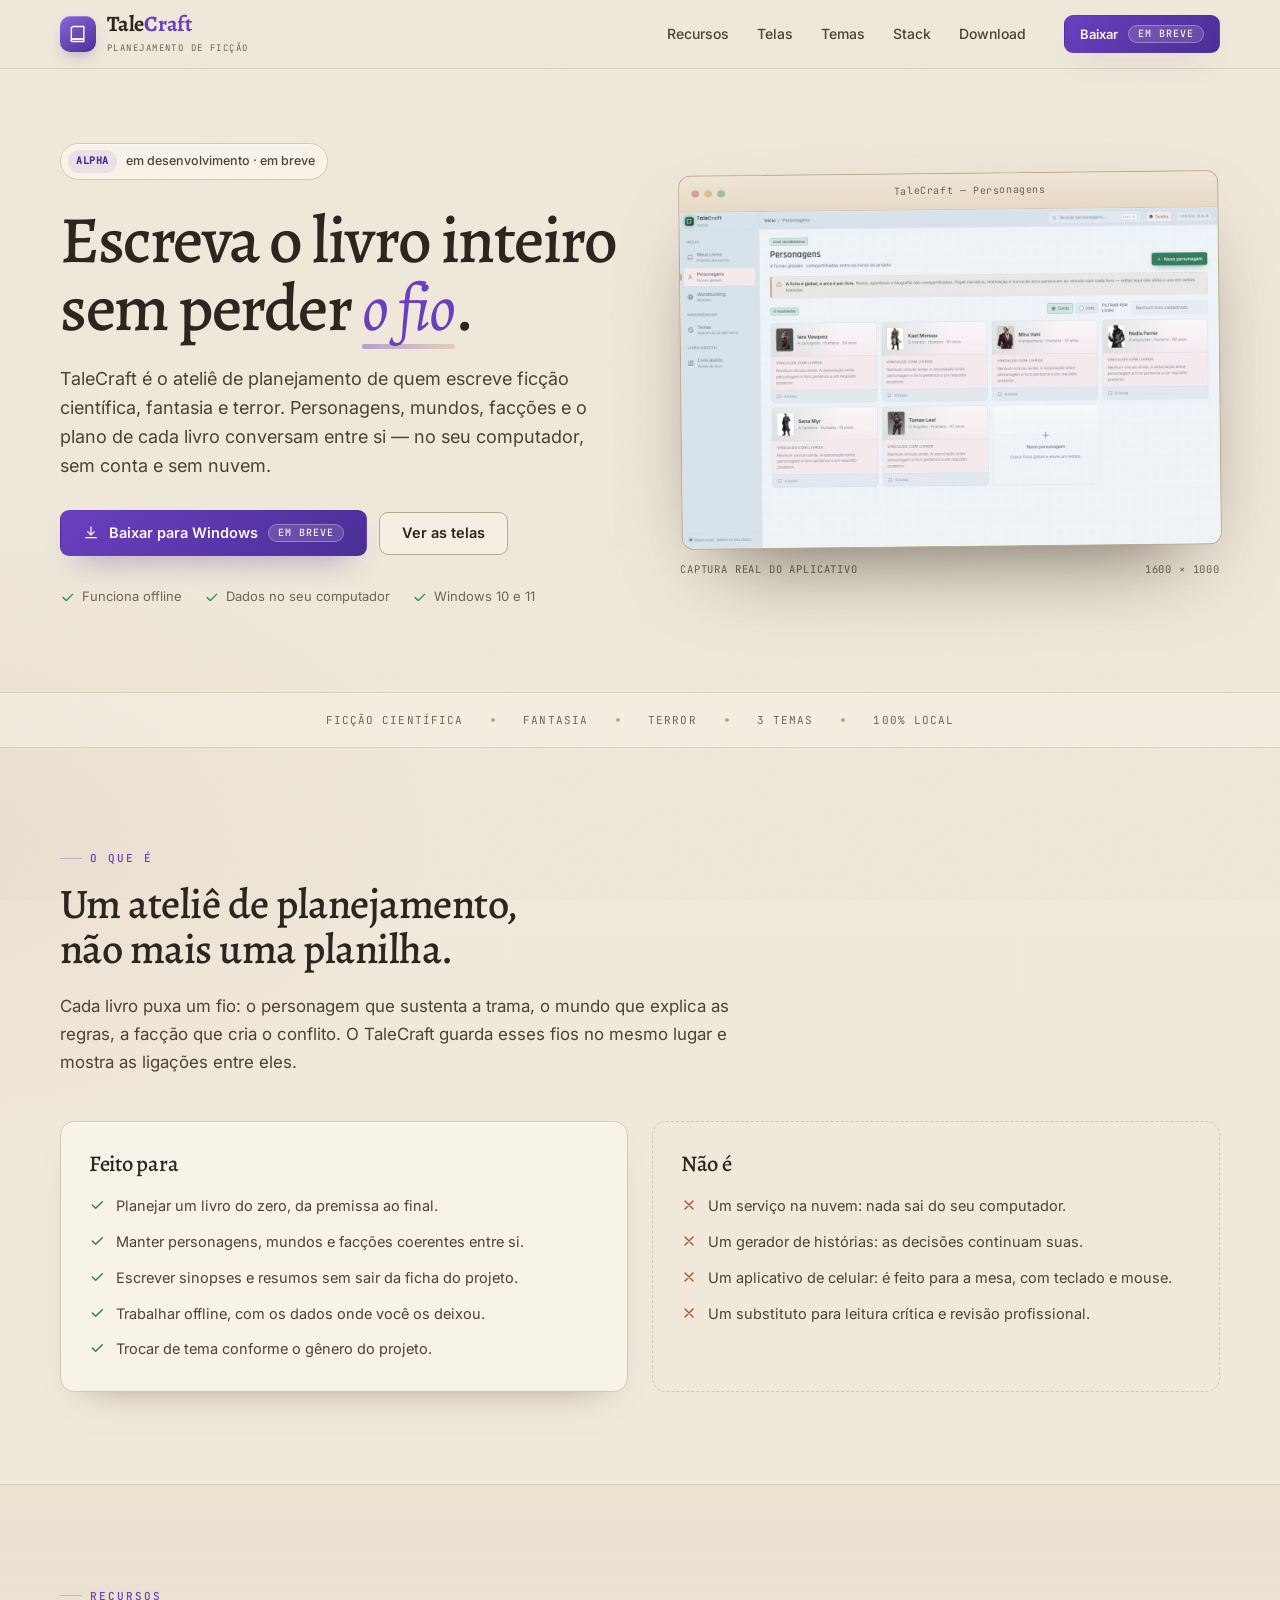
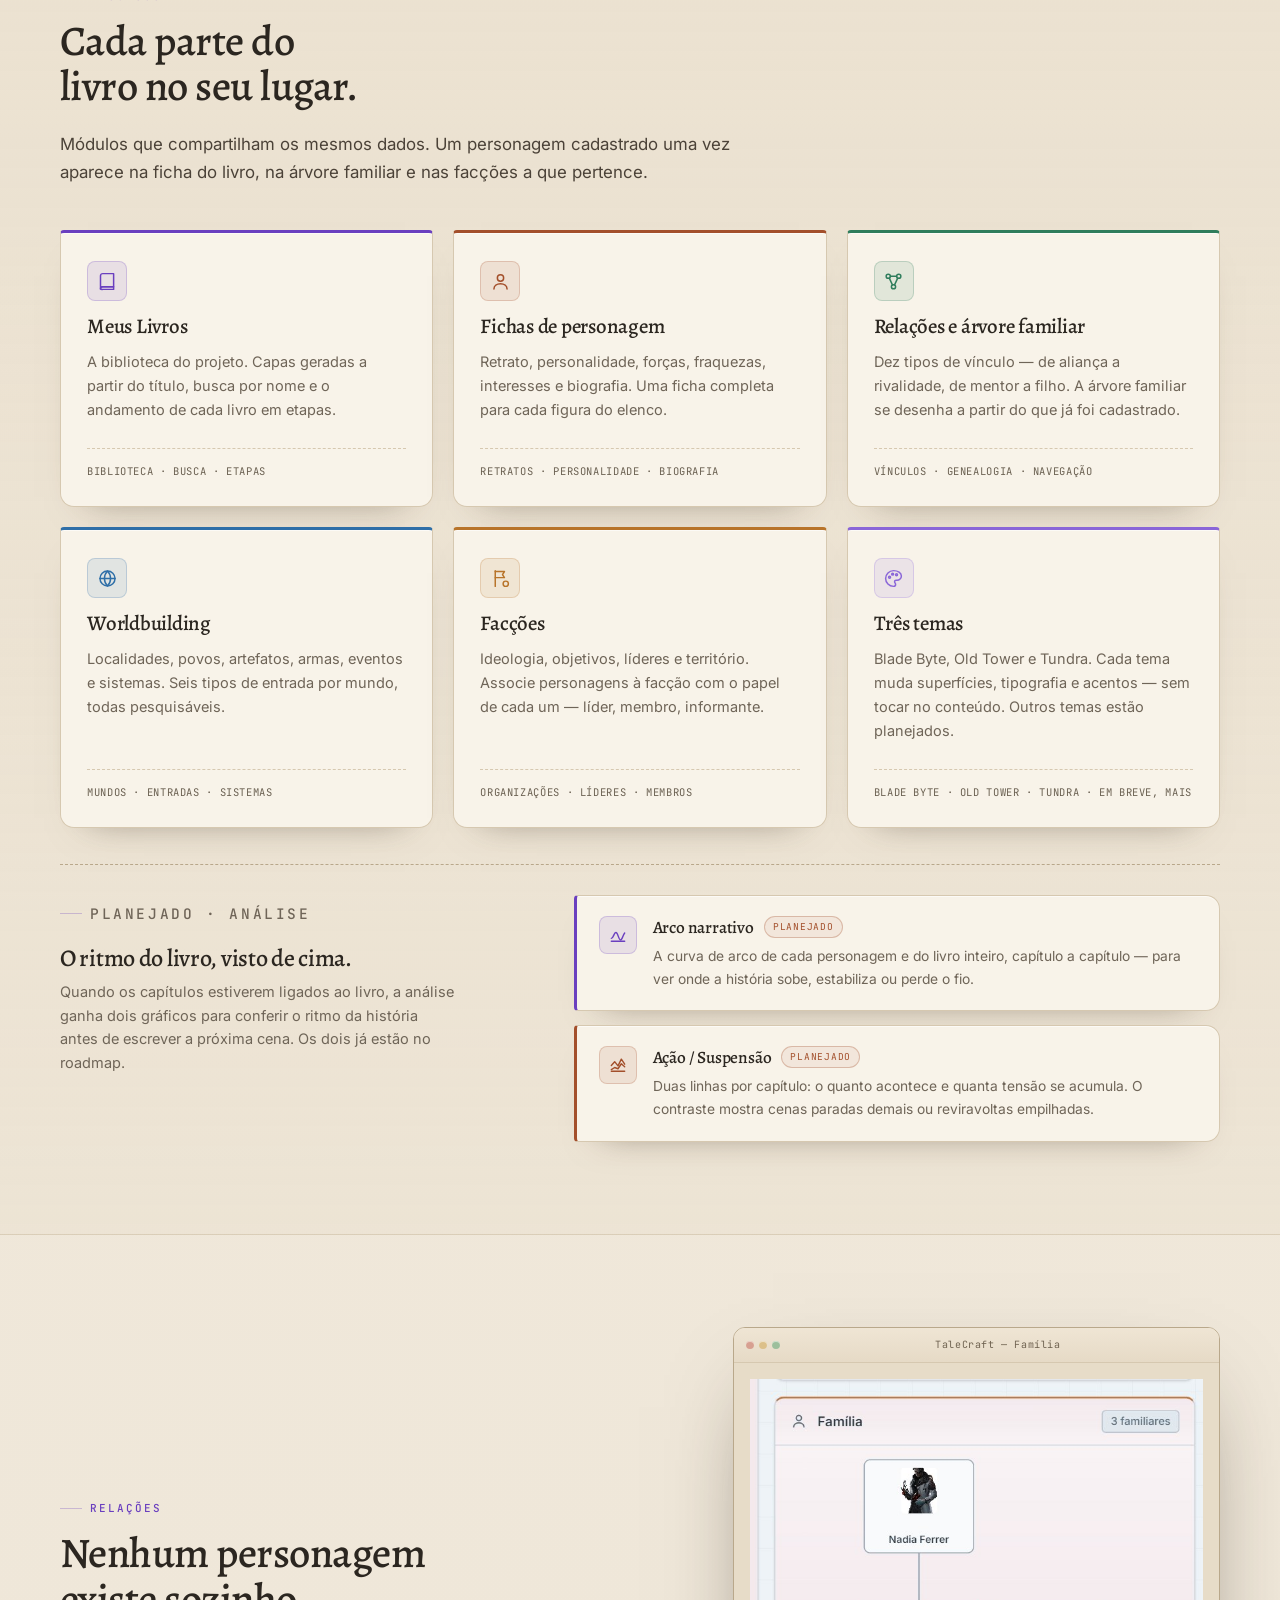
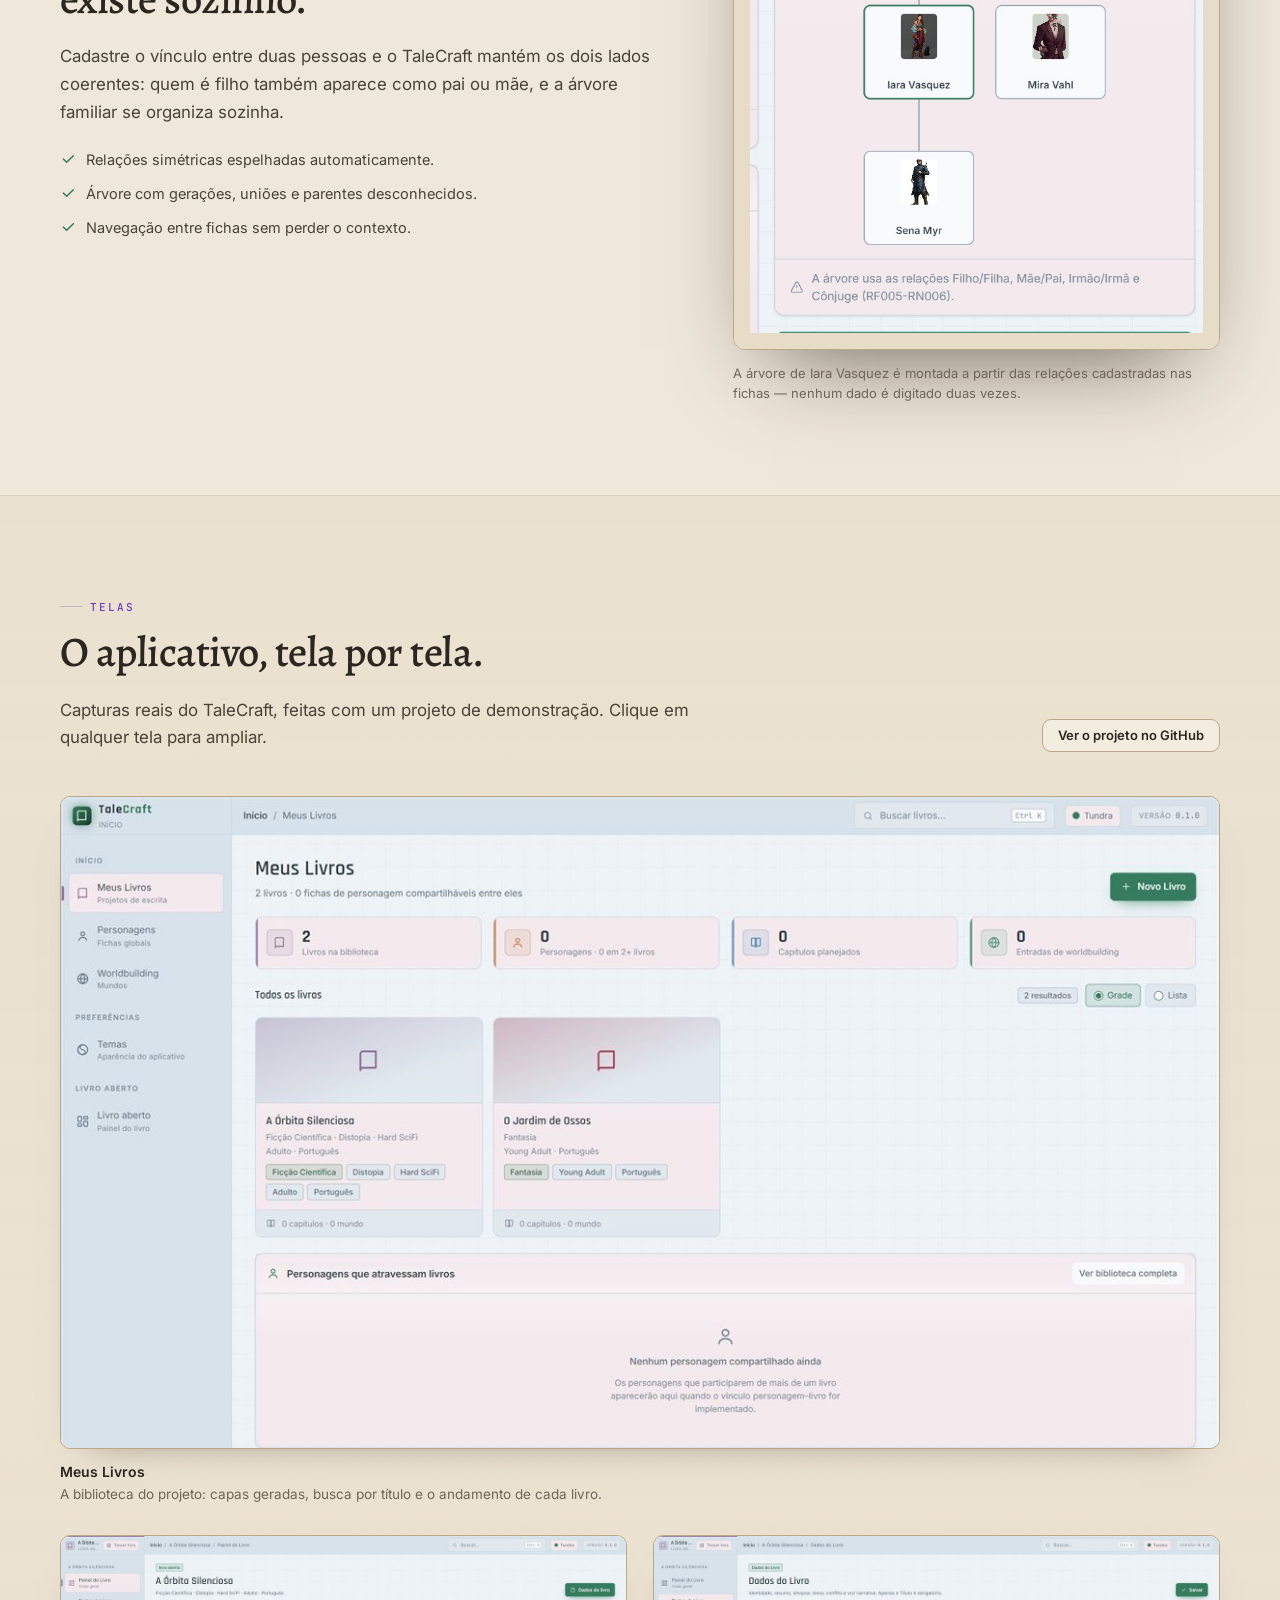
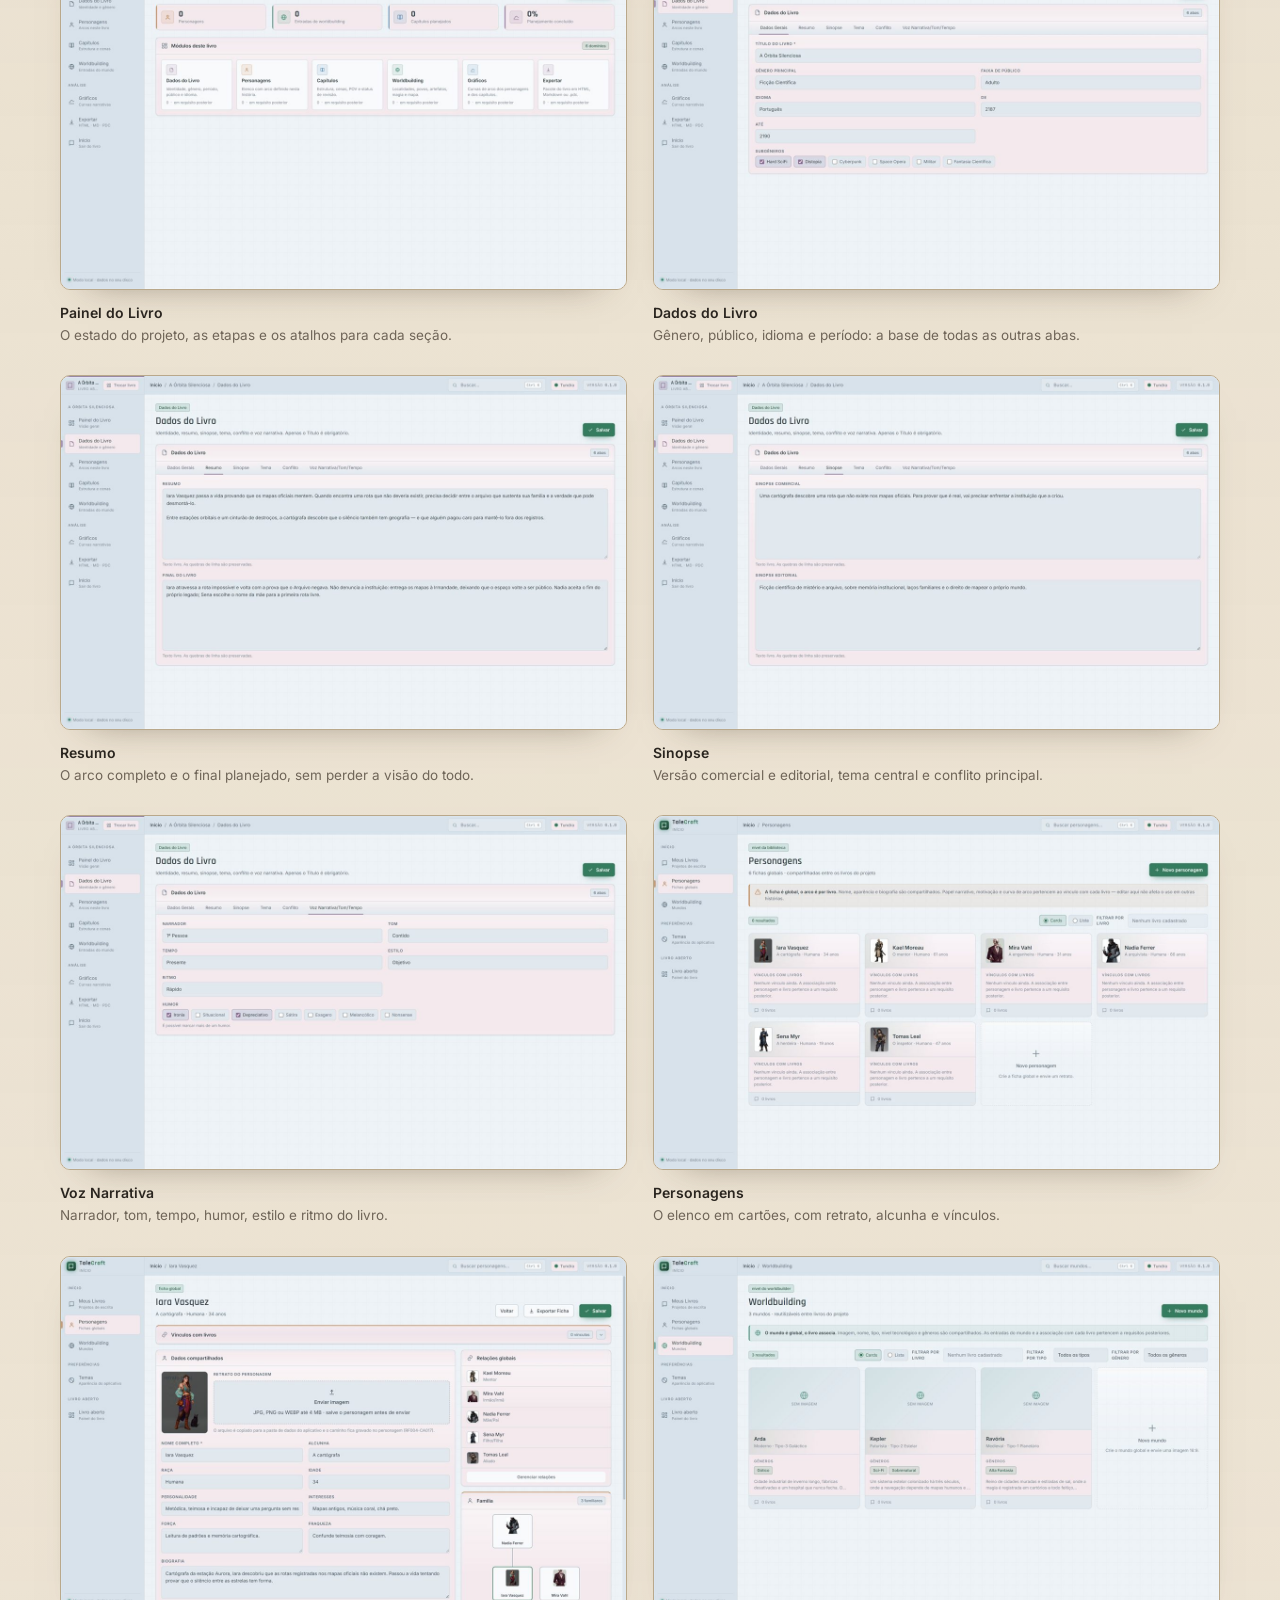
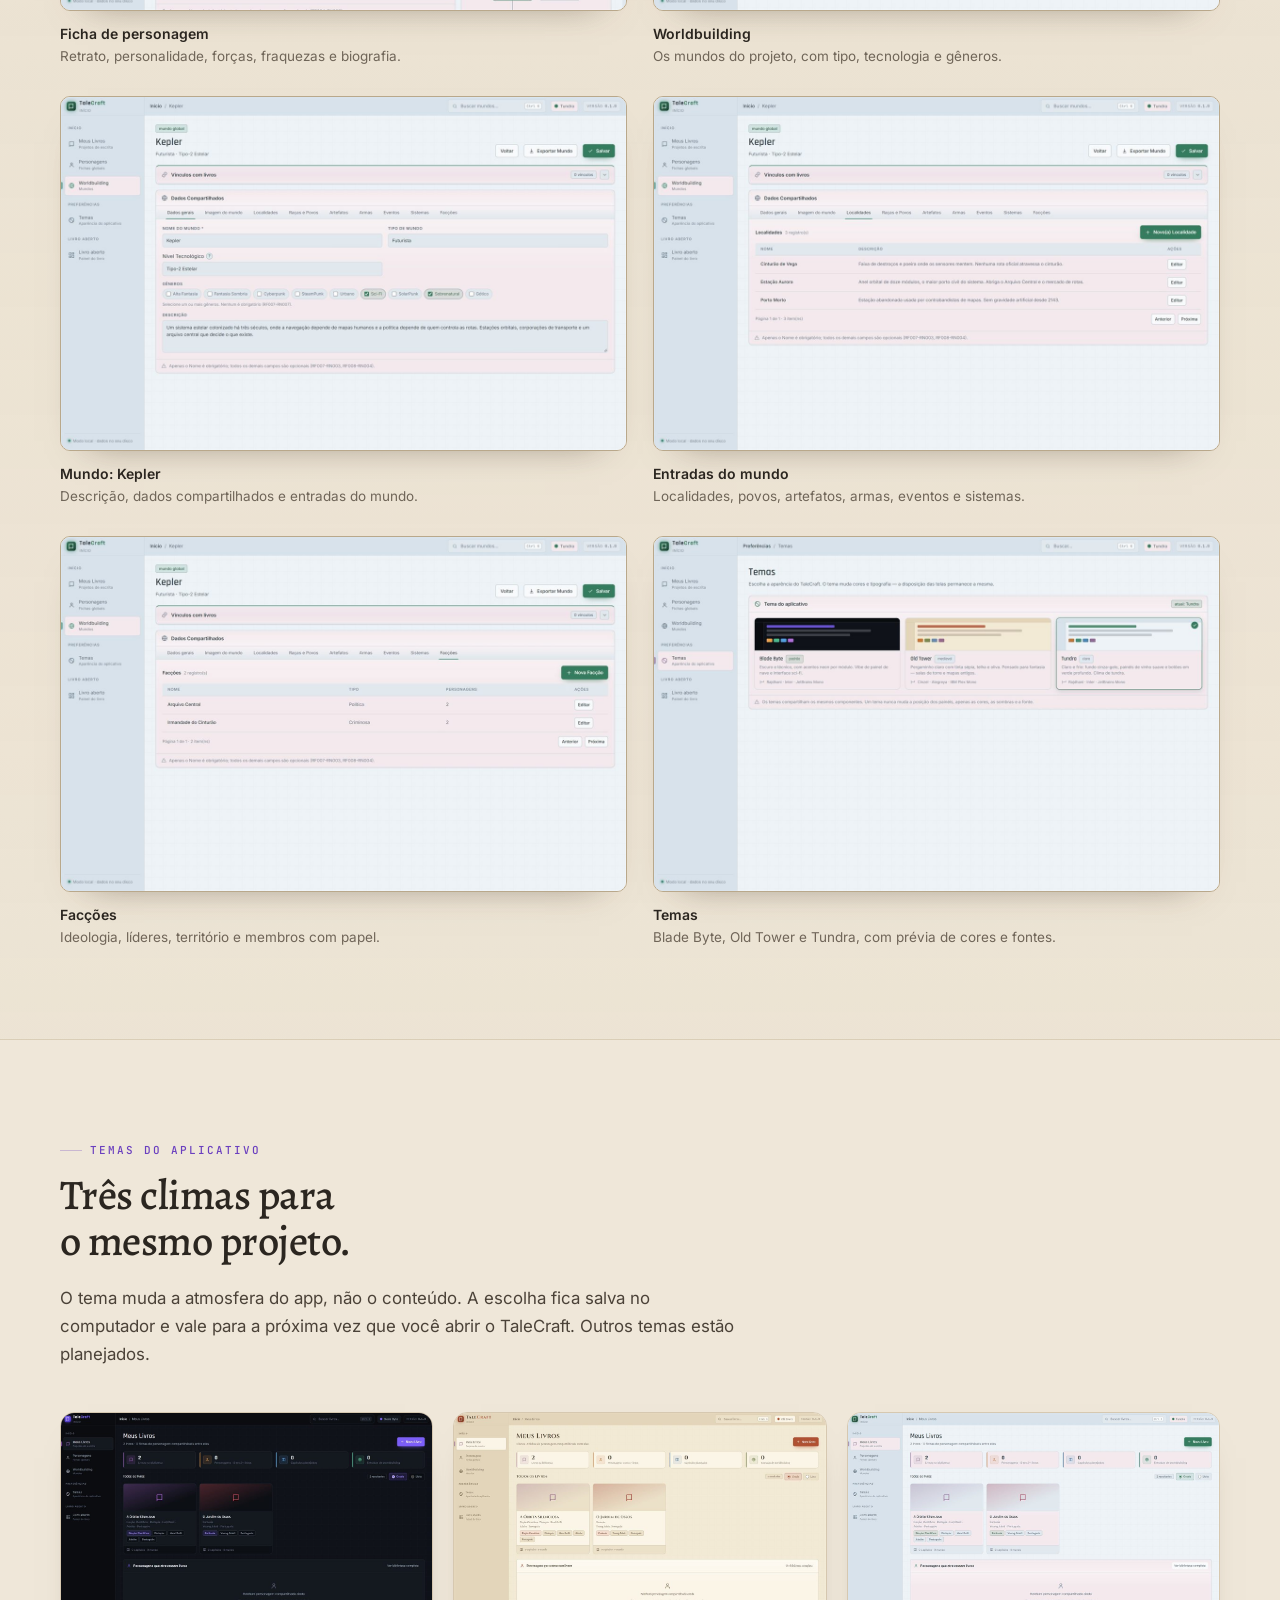
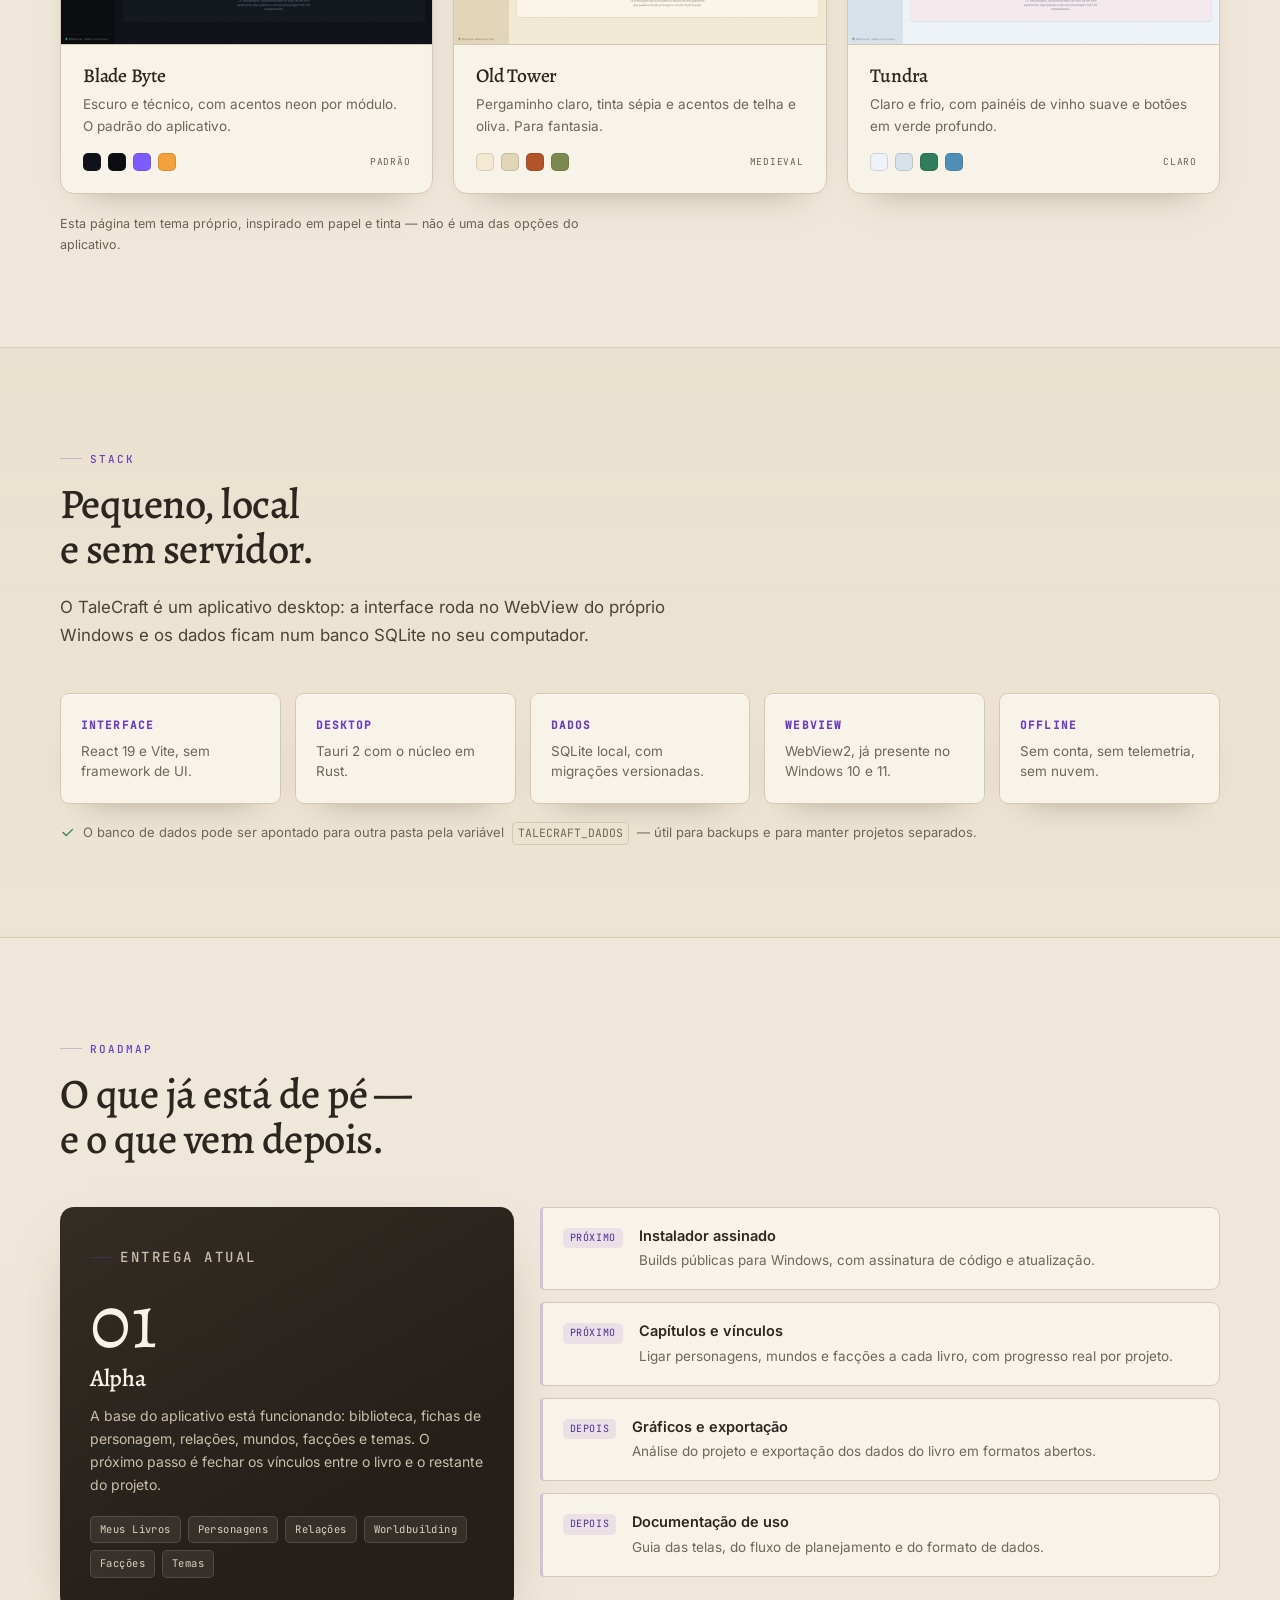
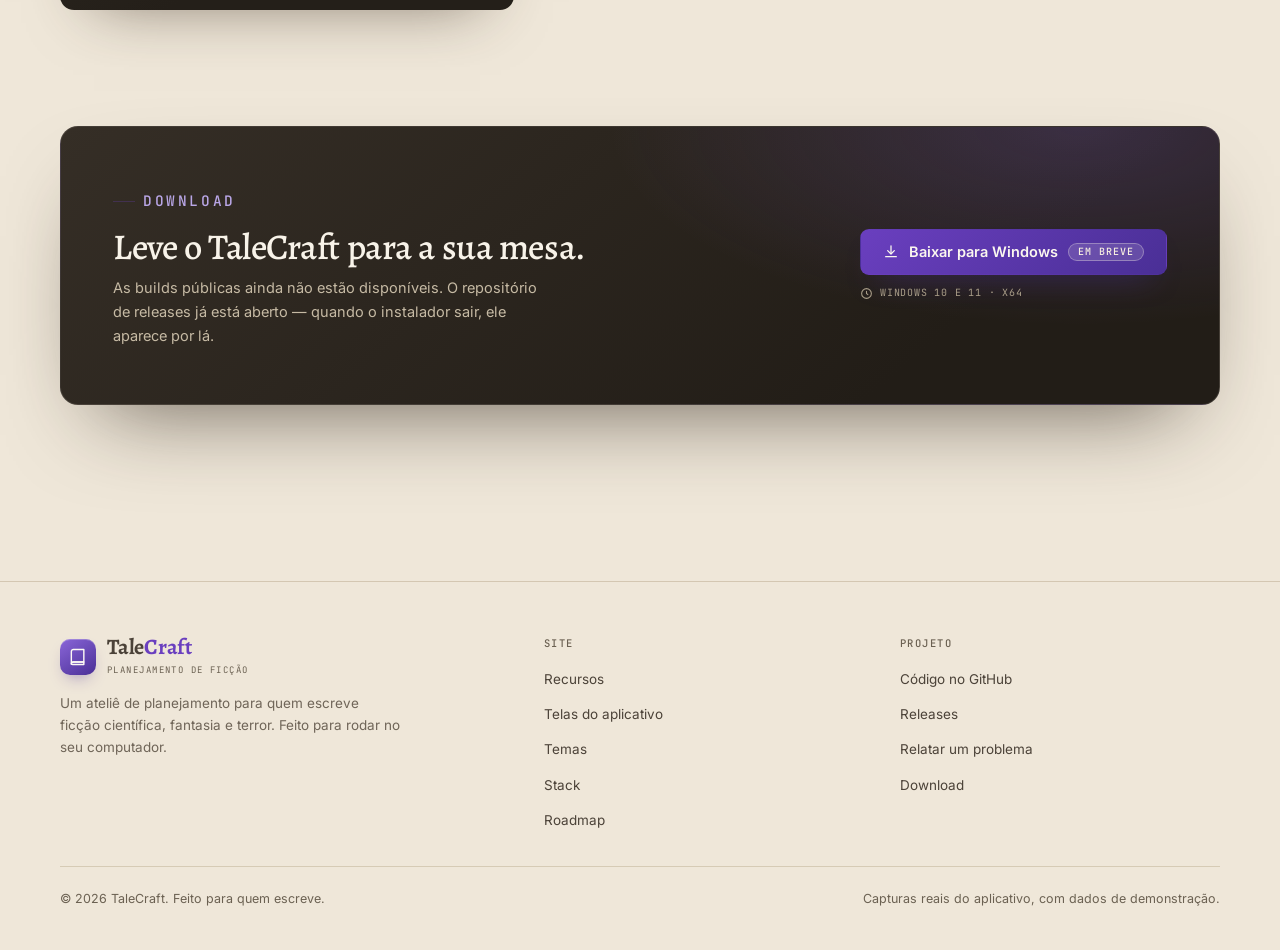
==== commit 3a8c1f51: "Ajusta temas, recursos e chamada de download Remove o botão de código no download, usa a captura rea" ====
--- a/index.html
+++ b/index.html
@@ -273,10 +273,53 @@
             <h3>Três temas</h3>
             <p>
               Blade Byte, Old Tower e Tundra. Cada tema muda superfícies, tipografia e
-              acentos — sem tocar no conteúdo.
-            </p>
-            <span class="recurso__detalhe">Blade Byte · Old Tower · Tundra</span>
+              acentos — sem tocar no conteúdo. Outros temas estão planejados.
+            </p>
+            <span class="recurso__detalhe">Blade Byte · Old Tower · Tundra · em breve, mais</span>
           </article>
+        </div>
+
+        <div class="analise">
+          <div class="analise__intro">
+            <p class="sobretitulo">Planejado · Análise</p>
+            <h3>O ritmo do livro, visto de cima.</h3>
+            <p>
+              Quando os capítulos estiverem ligados ao livro, a análise ganha dois
+              gráficos para conferir o ritmo da história antes de escrever a próxima
+              cena. Os dois já estão no roadmap.
+            </p>
+          </div>
+
+          <div class="analise__cards">
+            <article class="analise__card" style="--tom: var(--accent)">
+              <span class="analise__icone" aria-hidden="true">
+                <svg viewBox="0 0 24 24" fill="none" stroke="currentColor" stroke-width="1.7" stroke-linecap="round" stroke-linejoin="round"><path d="M4 19.5h16"/><path d="M4 16c2.6 0 3-7 5.5-7s3.2 9 5.5 9 2.8-6 5-8.5"/></svg>
+              </span>
+              <div class="analise__titulo">
+                <h4>Arco narrativo</h4>
+                <span class="analise__marca">planejado</span>
+              </div>
+              <p>
+                A curva de arco de cada personagem e do livro inteiro, capítulo a
+                capítulo — para ver onde a história sobe, estabiliza ou perde o fio.
+              </p>
+            </article>
+
+            <article class="analise__card" style="--tom: var(--copper)">
+              <span class="analise__icone" aria-hidden="true">
+                <svg viewBox="0 0 24 24" fill="none" stroke="currentColor" stroke-width="1.7" stroke-linecap="round" stroke-linejoin="round"><path d="M4 19.5h16"/><path d="M4 12.5 8 8l4 5 4-8 4 6"/><path d="M4 17.5 8 15l4 1.5 4-6 4 3.5"/></svg>
+              </span>
+              <div class="analise__titulo">
+                <h4>Ação / Suspensão</h4>
+                <span class="analise__marca">planejado</span>
+              </div>
+              <p>
+                Duas linhas por capítulo: o quanto acontece e quanta tensão se
+                acumula. O contraste mostra cenas paradas demais ou reviravoltas
+                empilhadas.
+              </p>
+            </article>
+          </div>
         </div>
       </div>
     </section>
@@ -548,13 +591,14 @@
           <h2 class="titulo-secao">Três climas para o mesmo projeto.</h2>
           <p class="texto-secao">
             O tema muda a atmosfera do app, não o conteúdo. A escolha fica salva no
-            computador e vale para a próxima vez que você abrir o TaleCraft.
+            computador e vale para a próxima vez que você abrir o TaleCraft. Outros
+            temas estão planejados.
           </p>
         </div>
 
         <div class="temas">
           <article class="tema">
-            <img src="assets/telas/mini/meus-livros.jpg" width="1200" height="750"
+            <img src="assets/telas/mini/meus-livros-blade-byte.jpg" width="1200" height="750"
                  alt="Meus Livros no tema Blade Byte, escuro e técnico" loading="lazy" decoding="async">
             <div class="tema__corpo">
               <h3>Blade Byte</h3>
@@ -731,7 +775,6 @@
               Baixar para Windows
               <span class="selo">em breve</span>
             </a>
-            <a class="btn btn--claro" href="https://github.com/alabvix/talecraft-app" target="_blank" rel="noopener">Ver o código no GitHub</a>
             <span class="download__nota">
               <svg width="13" height="13" viewBox="0 0 24 24" fill="none" stroke="currentColor" stroke-width="2" stroke-linecap="round" aria-hidden="true"><circle cx="12" cy="12" r="9"/><path d="M12 8v4l2.5 2"/></svg>
               Windows 10 e 11 · x64
--- a/assets/css/site.css
+++ b/assets/css/site.css
@@ -604,6 +604,57 @@
   text-transform: uppercase;
 }
 
+.analise {
+  display: grid;
+  grid-template-columns: minmax(0, .85fr) minmax(0, 1.15fr);
+  gap: 24px 36px;
+  margin-top: 36px;
+  padding-top: 30px;
+  border-top: 1px dashed var(--line-forte);
+}
+.analise__intro h3 { font-size: 1.5rem; margin: 6px 0 8px; }
+.analise__intro p { font-size: 14.5px; color: var(--muted); max-width: 44ch; }
+
+.analise__cards { display: grid; gap: 14px; align-content: start; }
+.analise__card {
+  display: grid;
+  grid-template-columns: auto minmax(0, 1fr);
+  gap: 2px 16px;
+  align-items: start;
+  padding: 20px 22px;
+  background: var(--surface);
+  border: 1px solid var(--line);
+  border-left: 3px solid var(--tom);
+  border-radius: 4px var(--raio) var(--raio) 4px;
+  box-shadow: var(--sombra-suave);
+}
+.analise__icone {
+  grid-row: span 2;
+  width: 38px;
+  height: 38px;
+  display: grid;
+  place-items: center;
+  border-radius: 8px;
+  color: var(--tom);
+  background: color-mix(in srgb, var(--tom) 11%, transparent);
+  border: 1px solid color-mix(in srgb, var(--tom) 22%, transparent);
+}
+.analise__icone svg { width: 20px; height: 20px; }
+.analise__titulo { display: flex; align-items: center; gap: 10px; flex-wrap: wrap; }
+.analise__titulo h4 { font-size: 1.08rem; margin: 0; }
+.analise__marca {
+  font-family: var(--font-mono);
+  font-size: 9.5px;
+  letter-spacing: .08em;
+  text-transform: uppercase;
+  color: var(--copper);
+  border: 1px solid color-mix(in srgb, var(--copper) 30%, transparent);
+  background: color-mix(in srgb, var(--copper) 7%, transparent);
+  border-radius: 999px;
+  padding: 2px 8px;
+}
+.analise__card p { font-size: 13.8px; color: var(--muted); margin: 5px 0 0; max-width: 62ch; }
+
 /* 10. Galeria de telas -------------------------------------------------- */
 
 .galeria {
@@ -928,6 +979,7 @@
 @media (max-width: 1080px) {
   .hero__grade { gap: 40px; }
   .recursos { grid-template-columns: repeat(2, minmax(0, 1fr)); }
+  .analise { grid-template-columns: 1fr; gap: 20px; }
   .stack { grid-template-columns: repeat(3, minmax(0, 1fr)); }
   .roadmap { grid-template-columns: 1fr; }
 }
@@ -977,6 +1029,9 @@
   .hero__acoes .btn { width: 100%; }
   .hero__acoes { gap: 9px; }
   .recursos { grid-template-columns: 1fr; }
+  .analise { margin-top: 28px; padding-top: 24px; }
+  .analise__card { padding: 18px; gap: 2px 12px; }
+  .analise__icone { width: 34px; height: 34px; }
   .stack { grid-template-columns: 1fr; }
   .temas .tema { grid-template-columns: 1fr; }
   .tema img { aspect-ratio: 8 / 5; border-right: 0; border-bottom: 1px solid var(--line); }
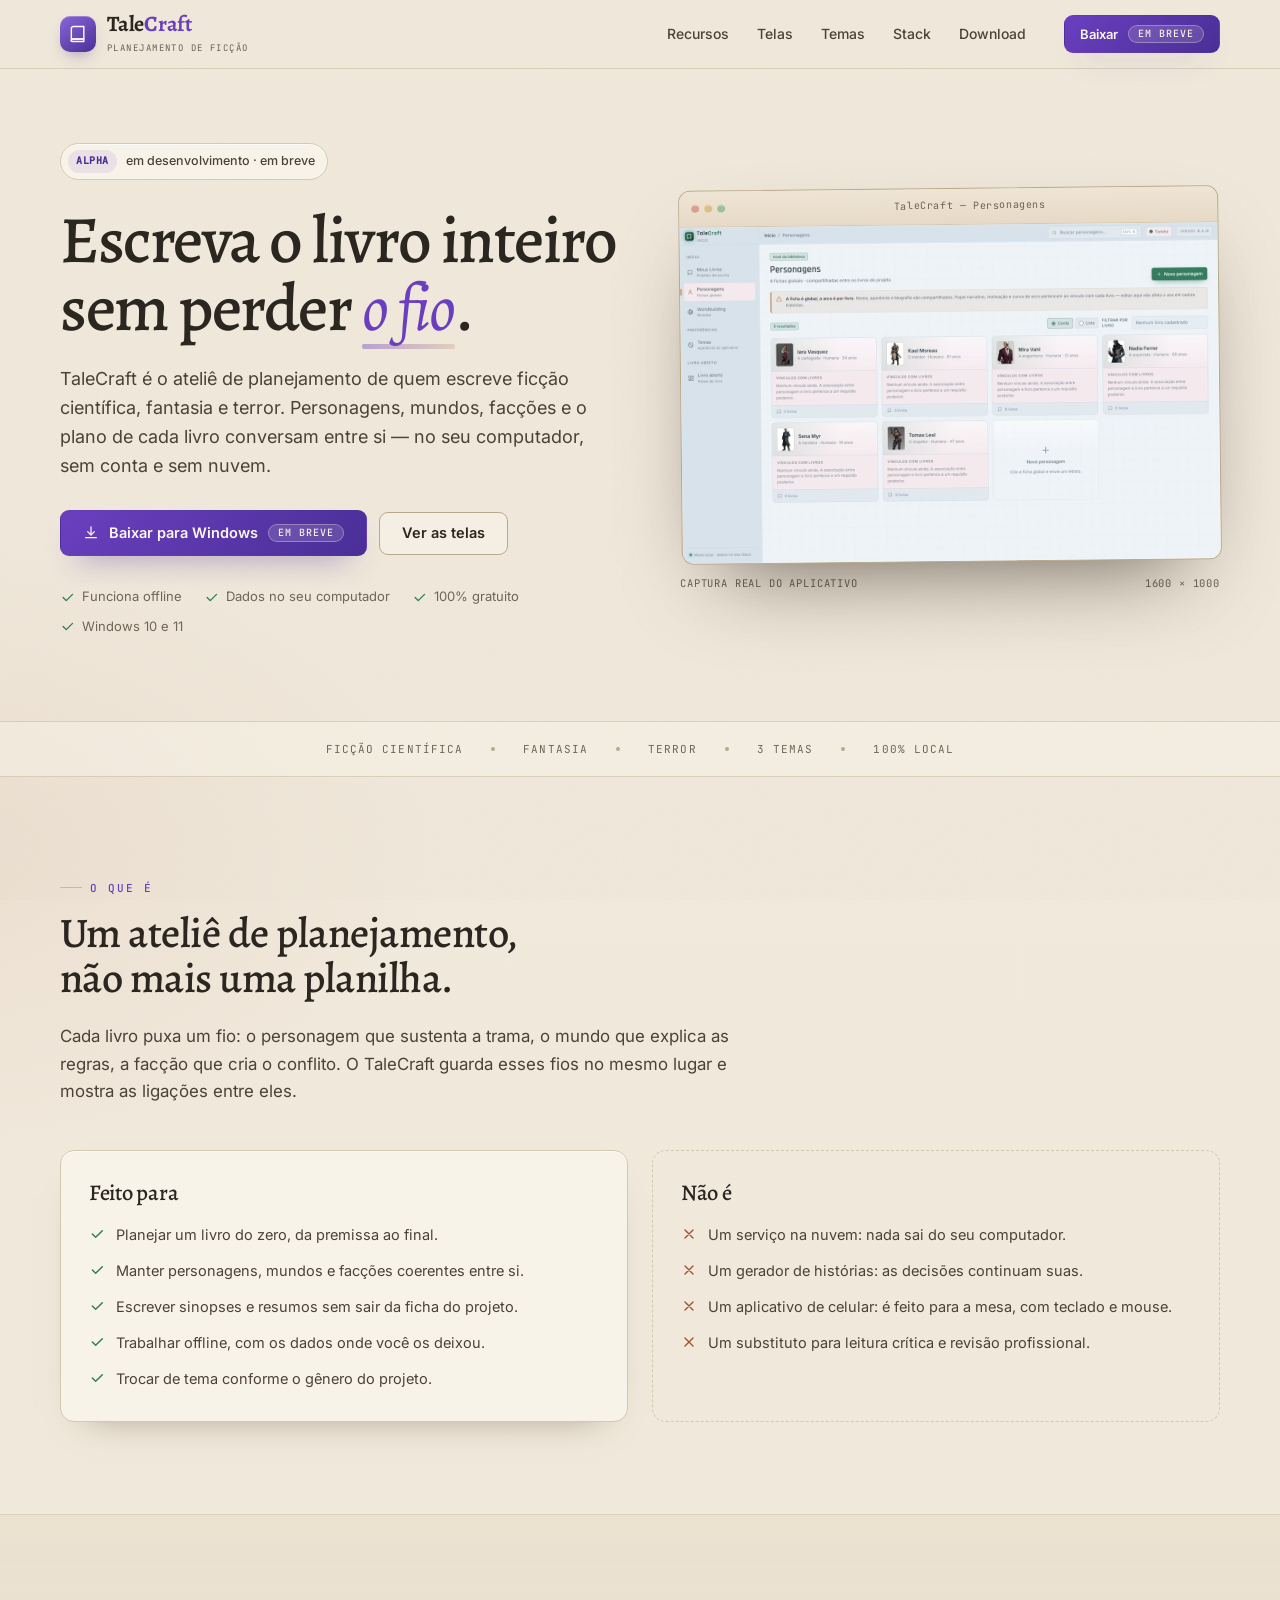
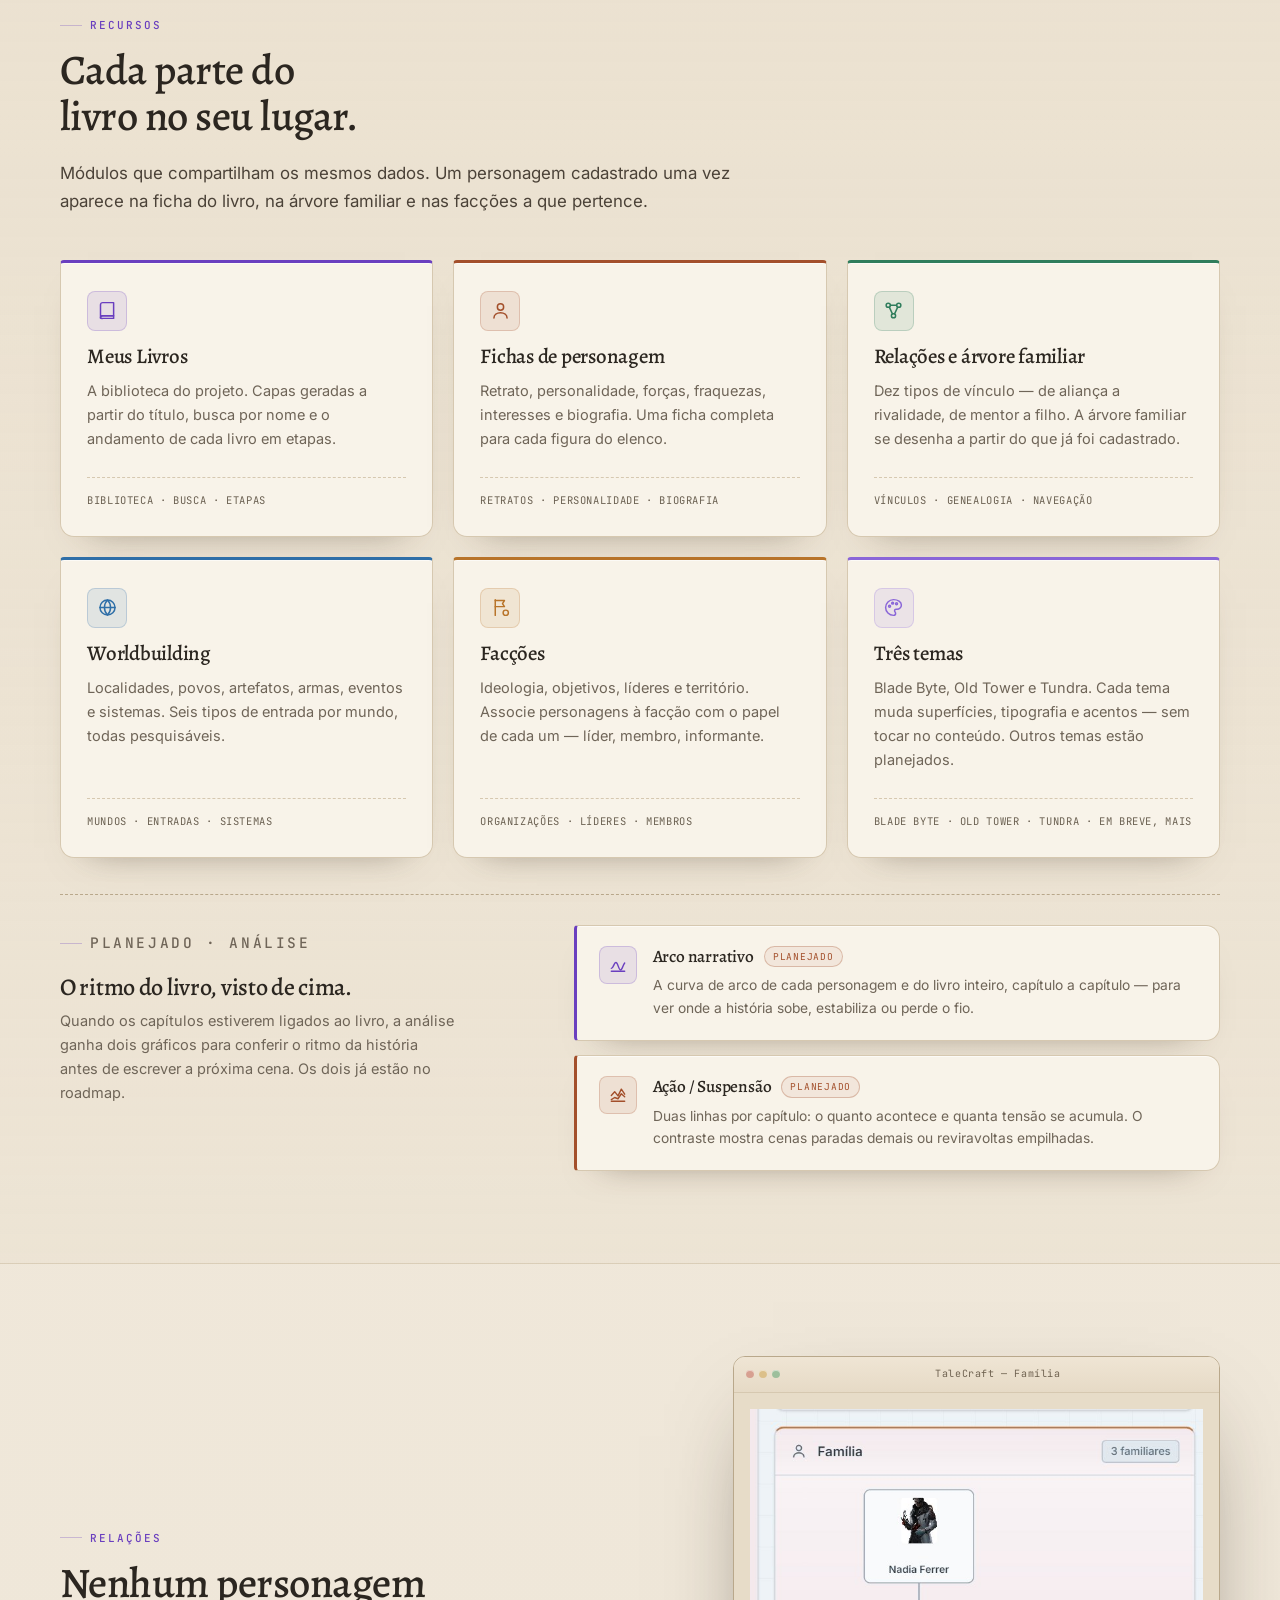
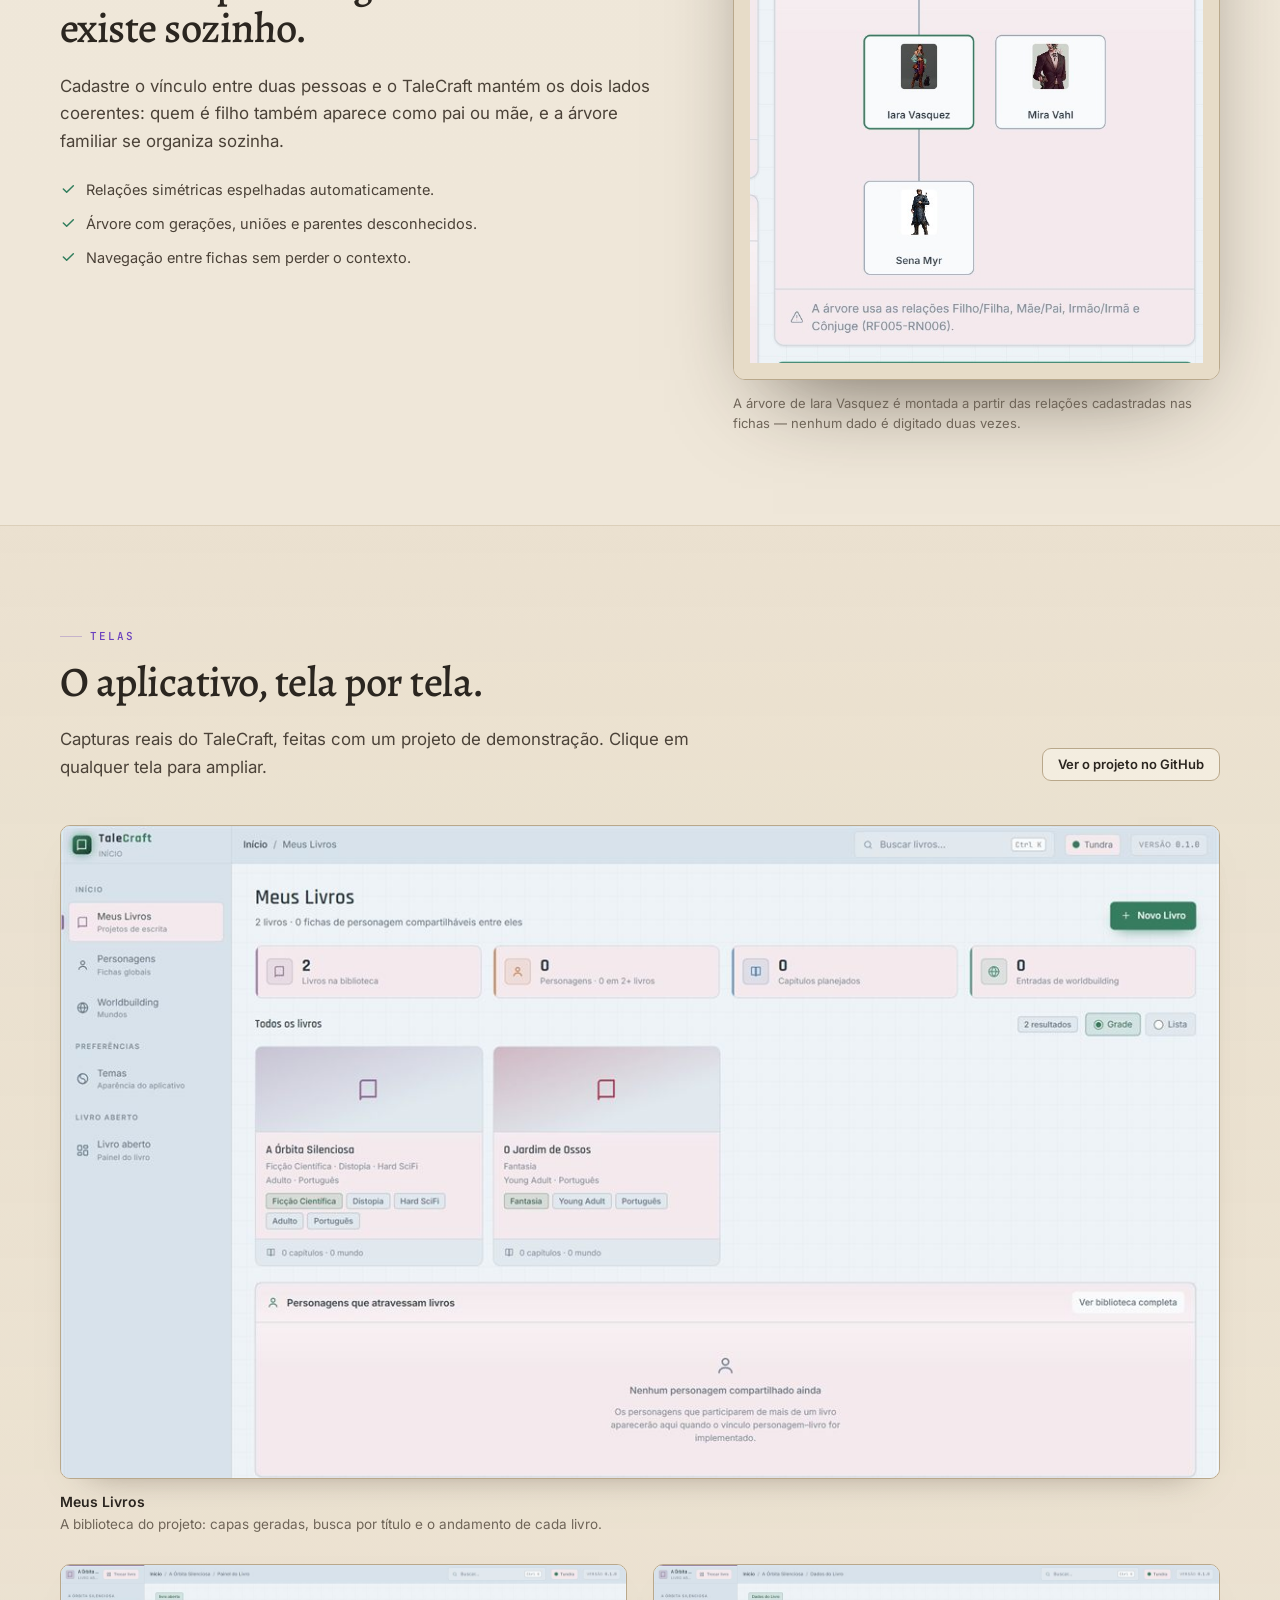
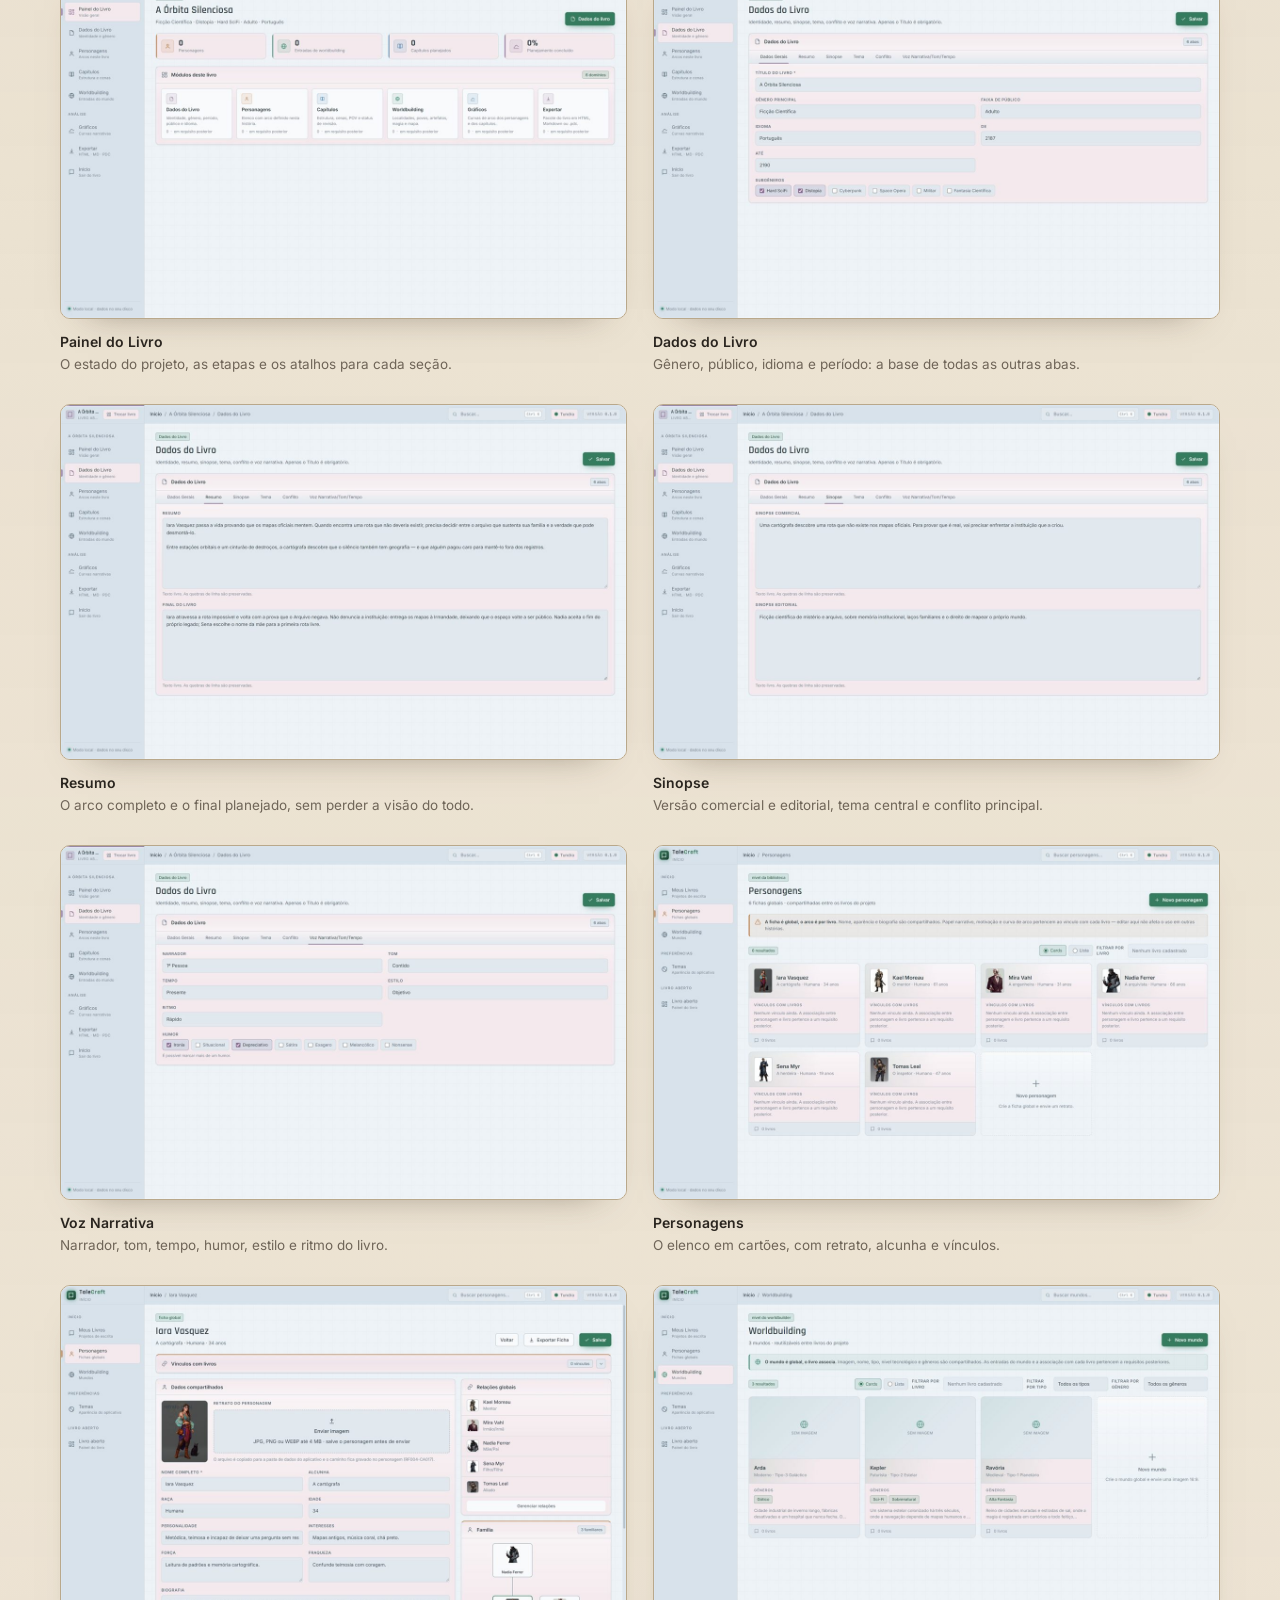
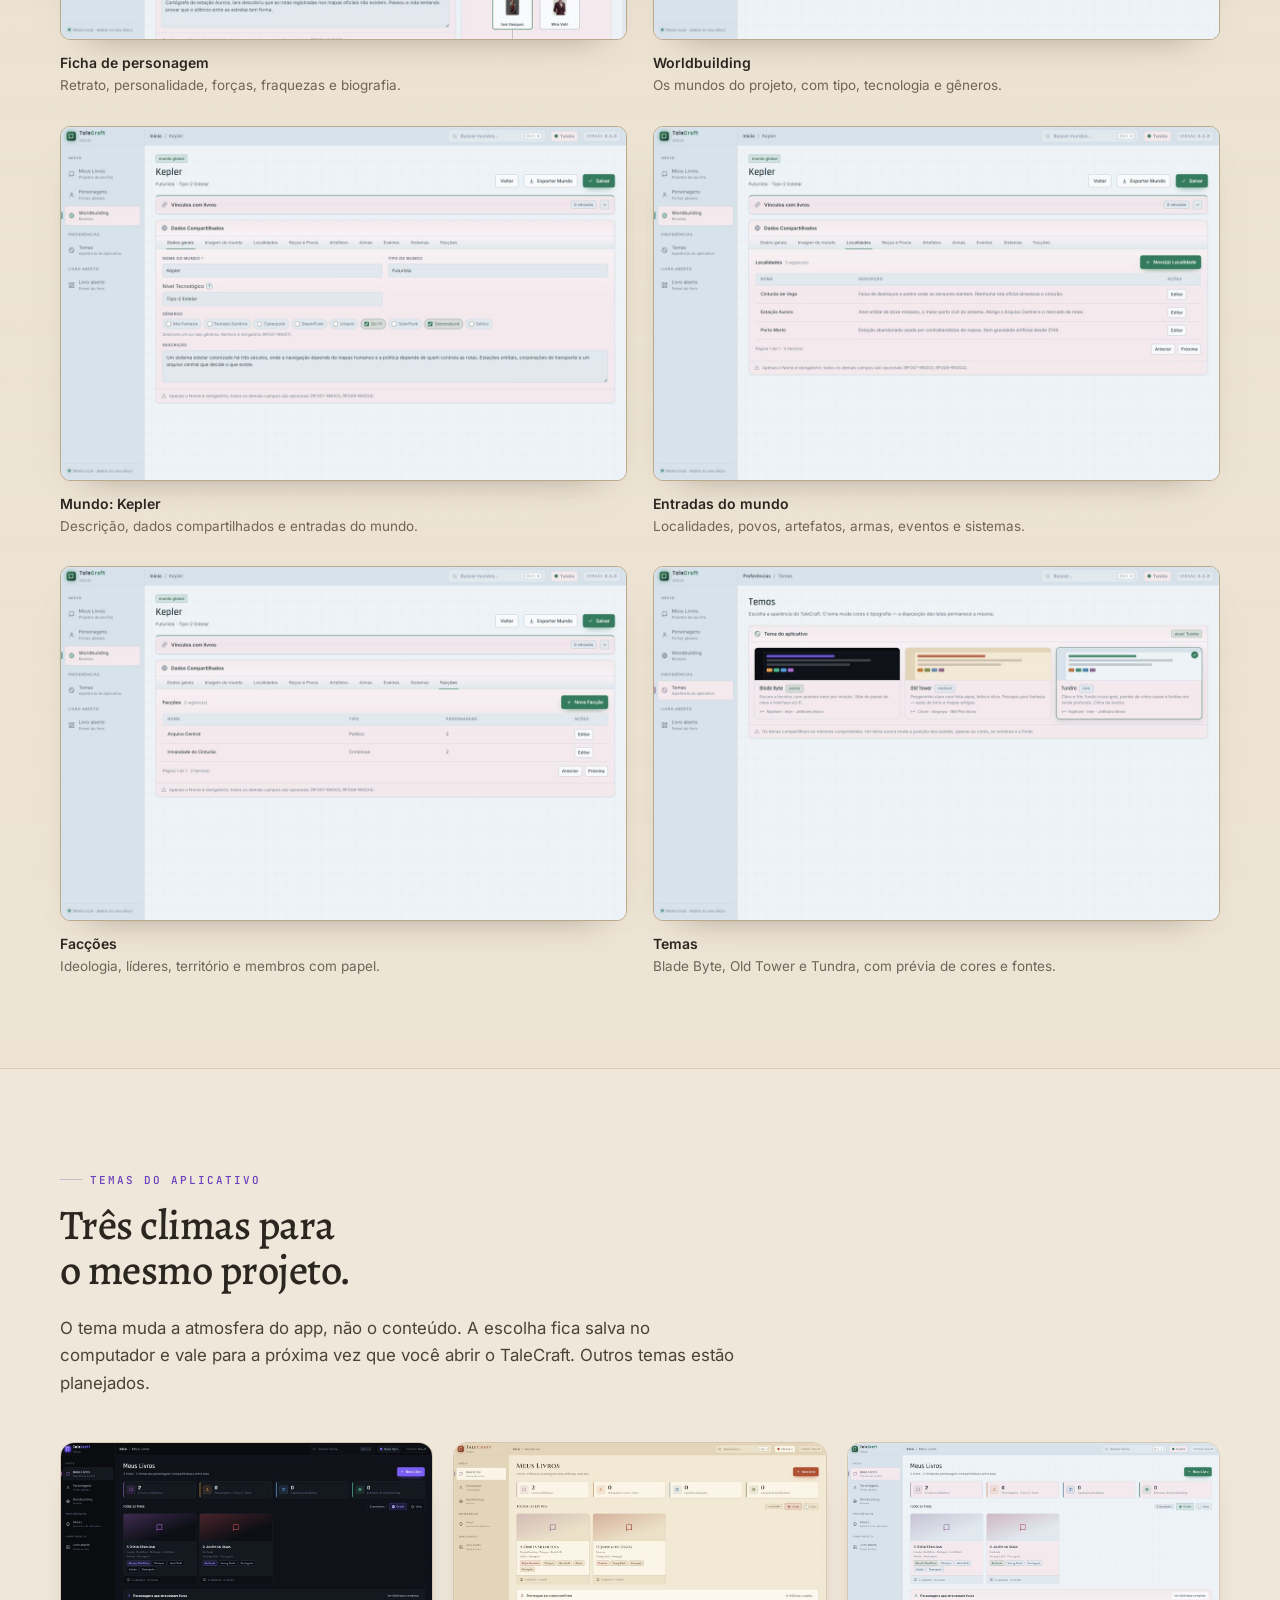
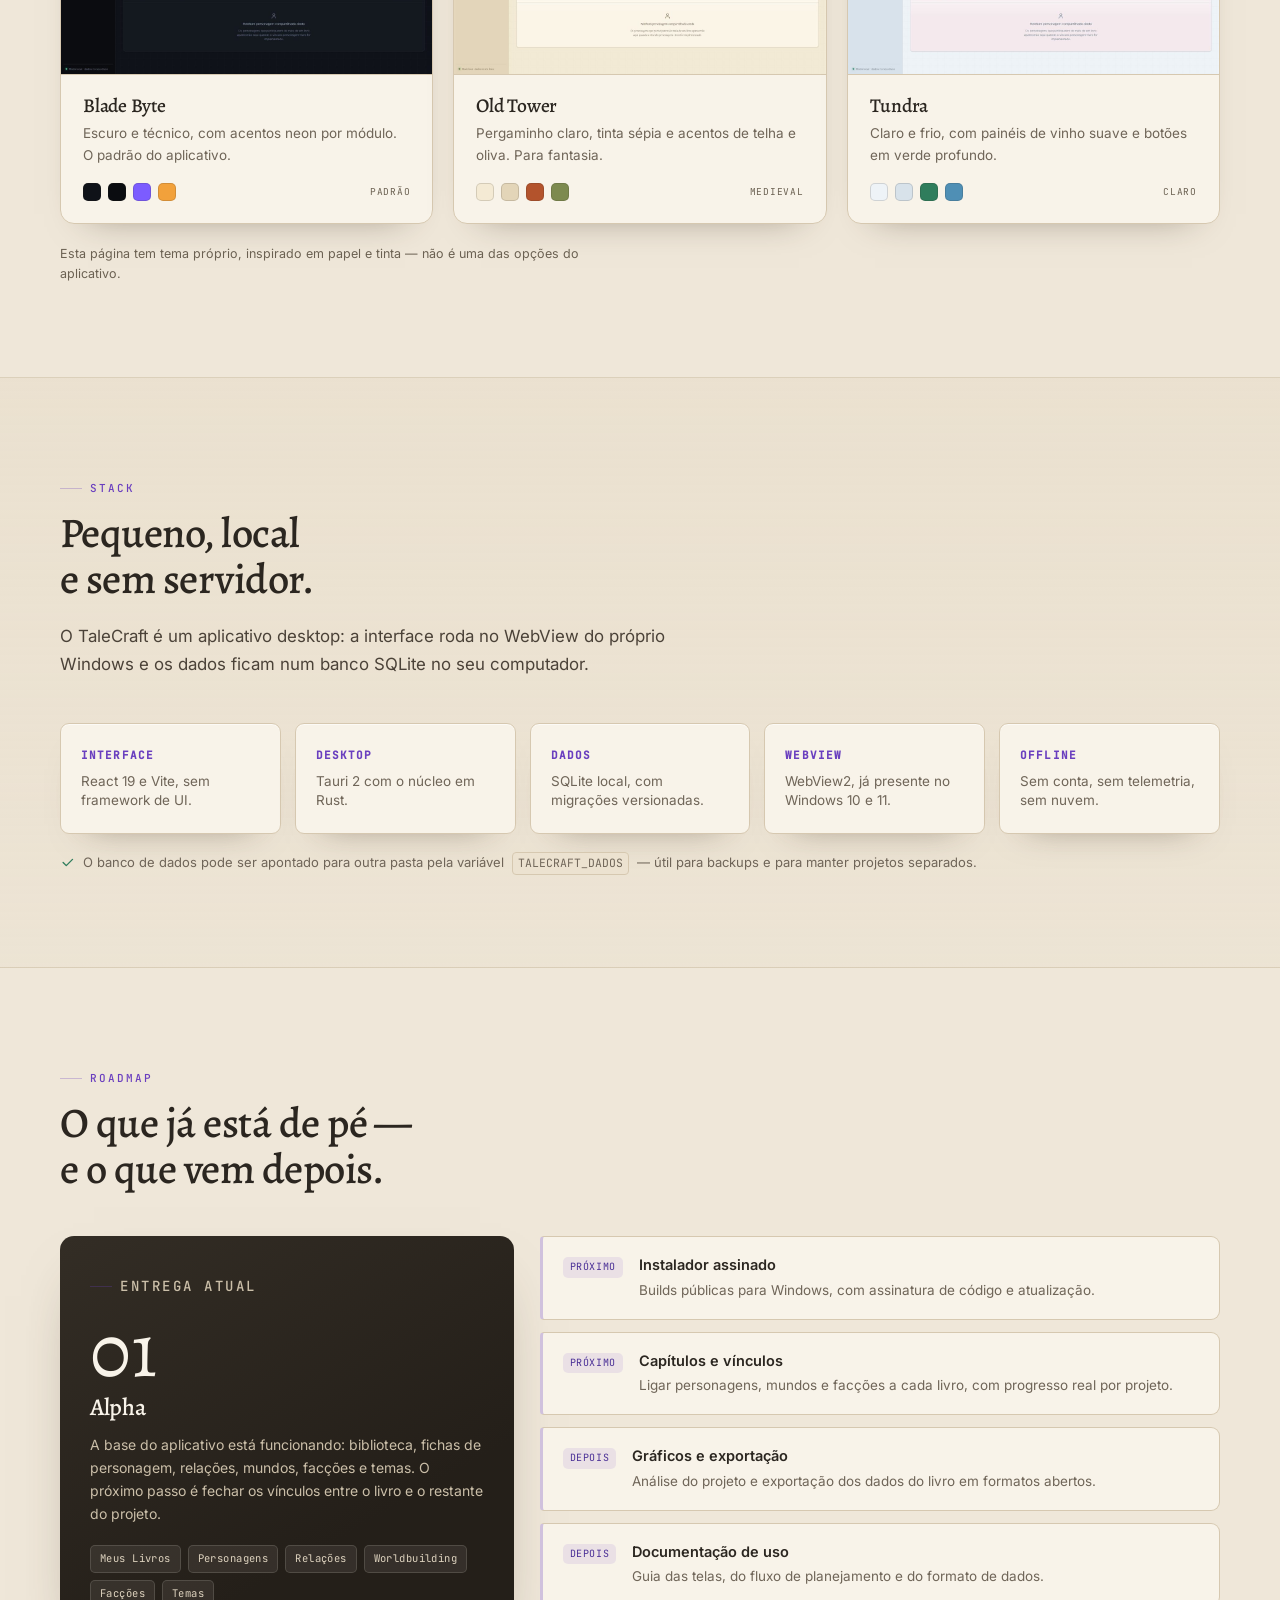
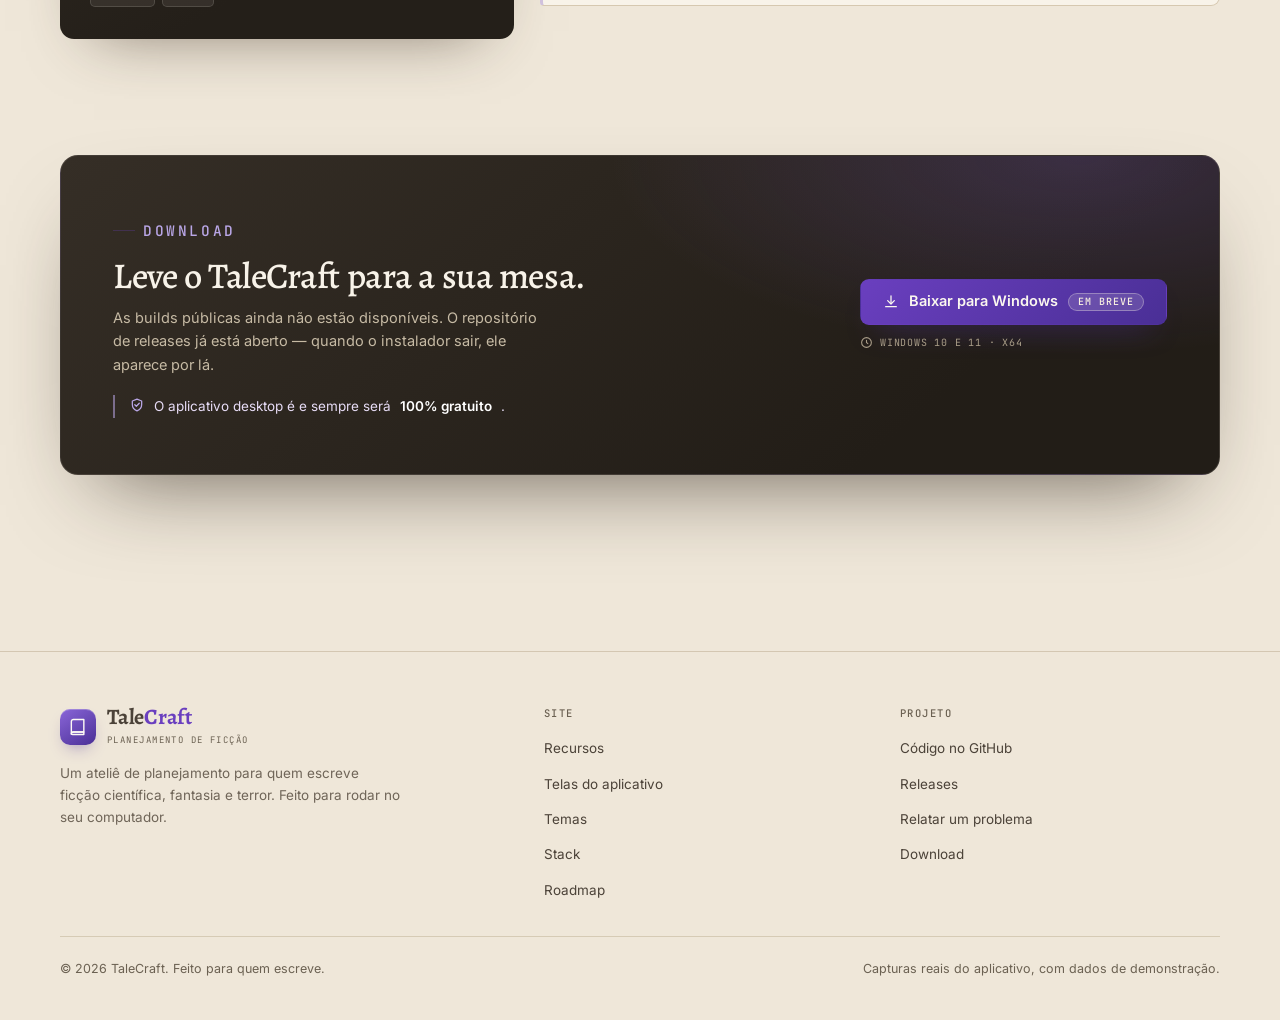
==== commit 633756a8: "Destaca que o aplicativo desktop é 100% gratuito Acrescenta o fato no hero, a promessa na seção de d" ====
--- a/index.html
+++ b/index.html
@@ -4,7 +4,7 @@
   <meta charset="utf-8">
   <meta name="viewport" content="width=device-width, initial-scale=1">
   <title>TaleCraft — o ateliê de planejamento do seu livro</title>
-  <meta name="description" content="TaleCraft reúne personagens, mundos, facções e o plano de cada livro num só lugar. Um ateliê offline de planejamento para ficção científica, fantasia e terror.">
+  <meta name="description" content="TaleCraft reúne personagens, mundos, facções e o plano de cada livro num só lugar. Um ateliê offline e gratuito de planejamento para ficção científica, fantasia e terror.">
   <meta name="author" content="TaleCraft">
   <meta name="theme-color" content="#efe7d9">
   <meta name="color-scheme" content="light">
@@ -13,7 +13,7 @@
   <meta property="og:locale" content="pt_BR">
   <meta property="og:site_name" content="TaleCraft">
   <meta property="og:title" content="TaleCraft — o ateliê de planejamento do seu livro">
-  <meta property="og:description" content="Personagens, mundos, facções e o plano de cada livro num só lugar. Offline, no seu computador.">
+  <meta property="og:description" content="Personagens, mundos, facções e o plano de cada livro num só lugar. Offline, gratuito e no seu computador.">
   <meta property="og:url" content="https://alabvix.github.io/talecraft-site/">
   <meta property="og:image" content="https://alabvix.github.io/talecraft-site/assets/telas/mini/personagens.jpg">
   <meta property="og:image:width" content="1200">
@@ -97,6 +97,10 @@
             <li>
               <svg width="15" height="15" viewBox="0 0 24 24" fill="none" stroke="currentColor" stroke-width="2.2" stroke-linecap="round" stroke-linejoin="round" aria-hidden="true"><path d="m5 12 5 5L20 7"/></svg>
               Dados no seu computador
+            </li>
+            <li>
+              <svg width="15" height="15" viewBox="0 0 24 24" fill="none" stroke="currentColor" stroke-width="2.2" stroke-linecap="round" stroke-linejoin="round" aria-hidden="true"><path d="m5 12 5 5L20 7"/></svg>
+              100% gratuito
             </li>
             <li>
               <svg width="15" height="15" viewBox="0 0 24 24" fill="none" stroke="currentColor" stroke-width="2.2" stroke-linecap="round" stroke-linejoin="round" aria-hidden="true"><path d="m5 12 5 5L20 7"/></svg>
@@ -766,6 +770,10 @@
               As builds públicas ainda não estão disponíveis. O repositório de releases
               já está aberto — quando o instalador sair, ele aparece por lá.
             </p>
+            <p class="download__promessa">
+              <svg width="16" height="16" viewBox="0 0 24 24" fill="none" stroke="currentColor" stroke-width="1.9" stroke-linecap="round" stroke-linejoin="round" aria-hidden="true"><path d="M12 3.2 19 6v5.2c0 4.3-2.9 7.9-7 9.6-4.1-1.7-7-5.3-7-9.6V6z"/><path d="m8.7 11.6 2.3 2.3 4.4-4.6"/></svg>
+              O aplicativo desktop é e sempre será <strong>100% gratuito</strong>.
+            </p>
           </div>
           <div class="download__acoes">
             <a class="btn btn--primario" href="https://github.com/alabvix/talecraft-app/releases" target="_blank" rel="noopener">
--- a/assets/css/site.css
+++ b/assets/css/site.css
@@ -873,6 +873,19 @@
 }
 .download h2 { color: #f8f3e9; font-size: clamp(1.7rem, 1.3rem + 1.2vw, 2.3rem); margin-bottom: 10px; }
 .download p { color: #c6baa4; max-width: 48ch; font-size: 14.5px; }
+.download .download__promessa {
+  display: flex;
+  align-items: flex-start;
+  gap: 9px;
+  margin: 18px 0 0;
+  padding-left: 14px;
+  border-left: 2px solid rgba(185, 166, 230, .55);
+  color: #e7dcf6;
+  font-size: 13.5px;
+  max-width: 46ch;
+}
+.download__promessa svg { flex: none; margin-top: 2px; color: #b9a6e6; }
+.download__promessa strong { color: #fff; font-weight: 600; }
 .download__acoes { display: flex; flex-direction: column; gap: 10px; align-items: flex-start; flex: none; }
 .download__nota {
   display: inline-flex;
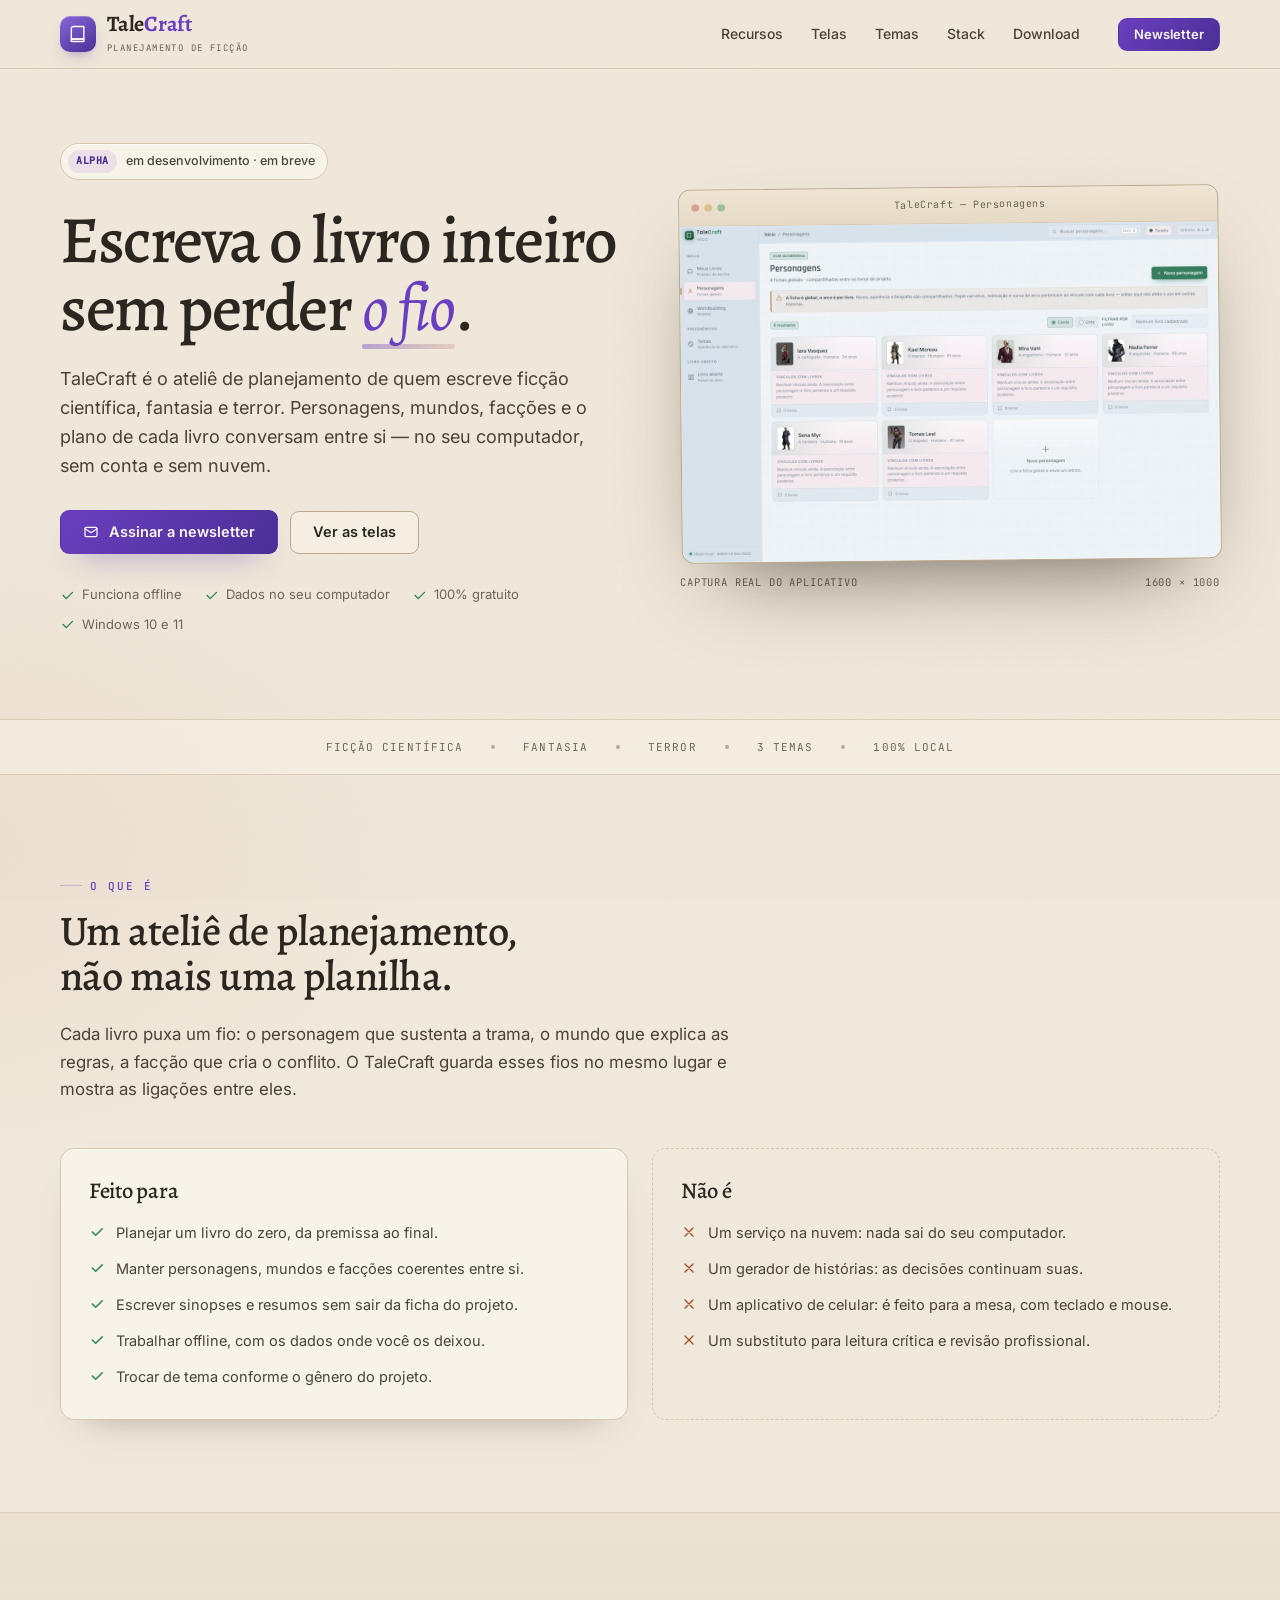
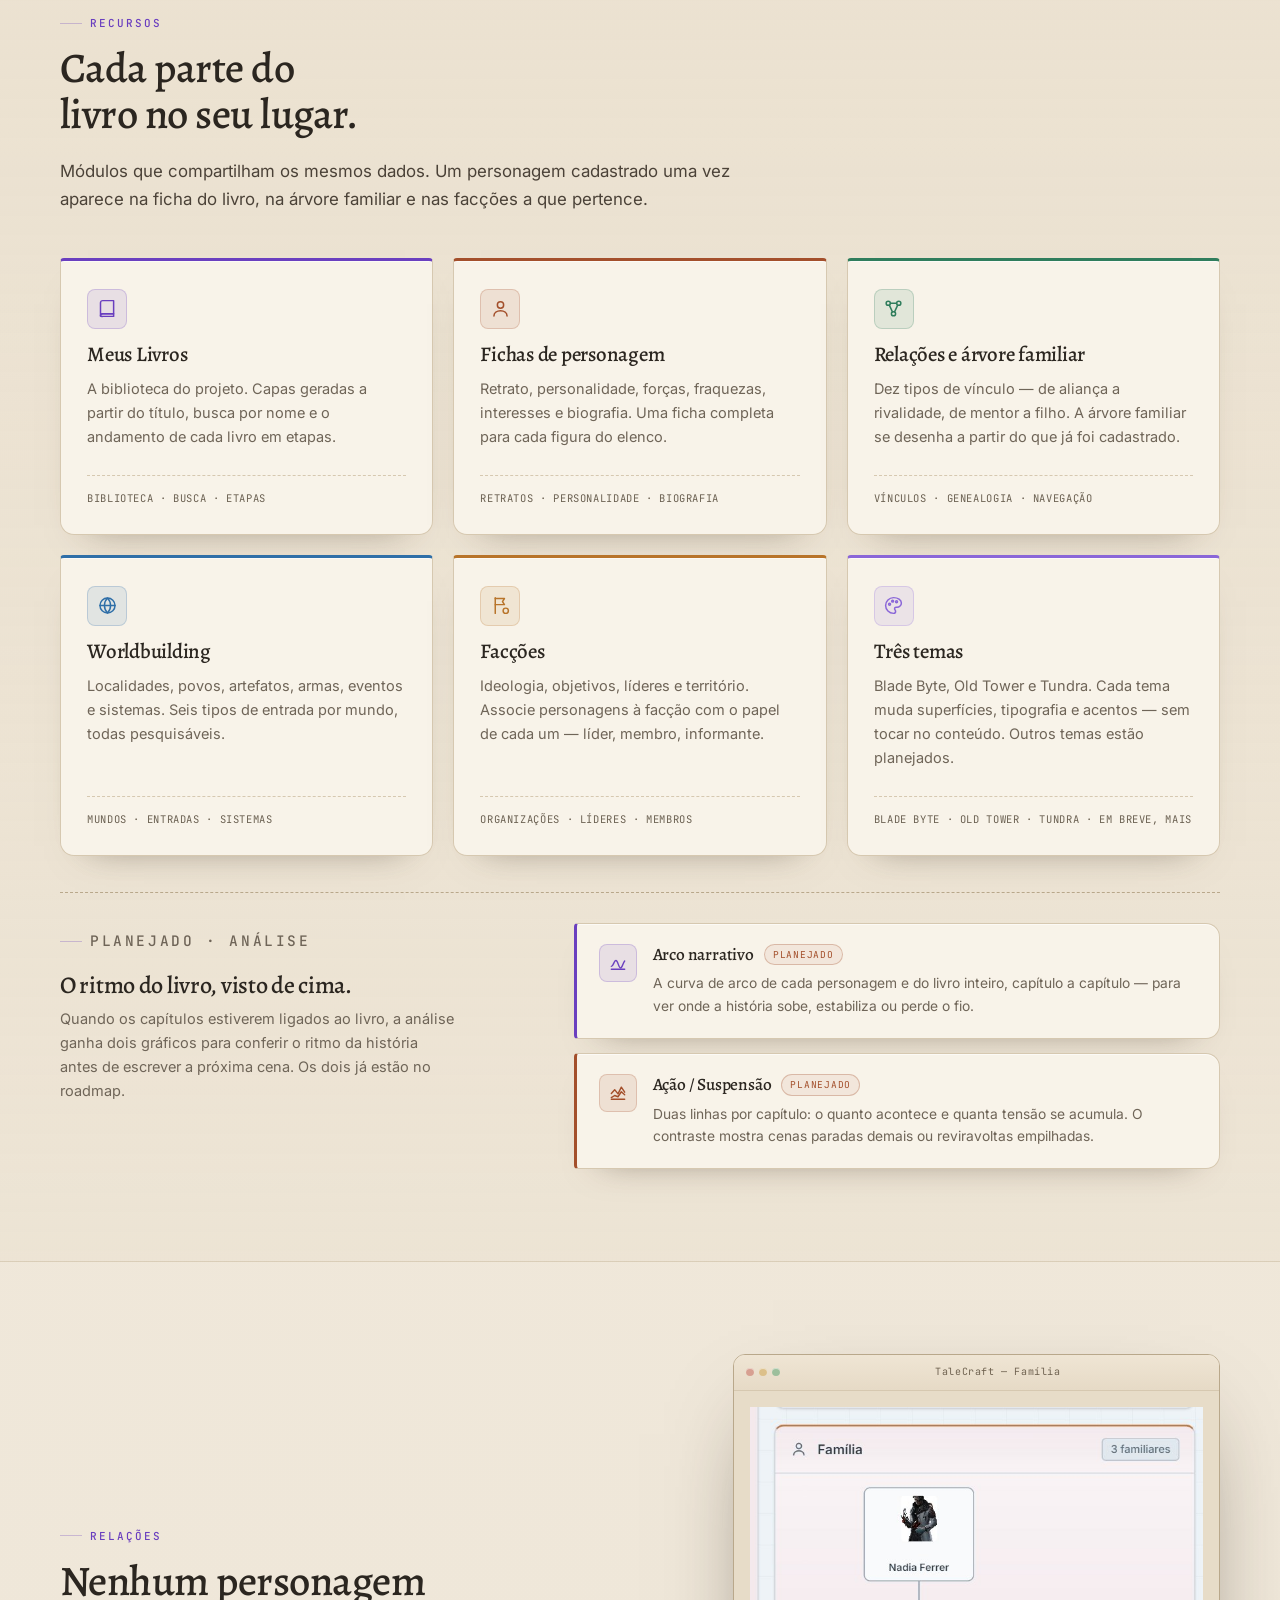
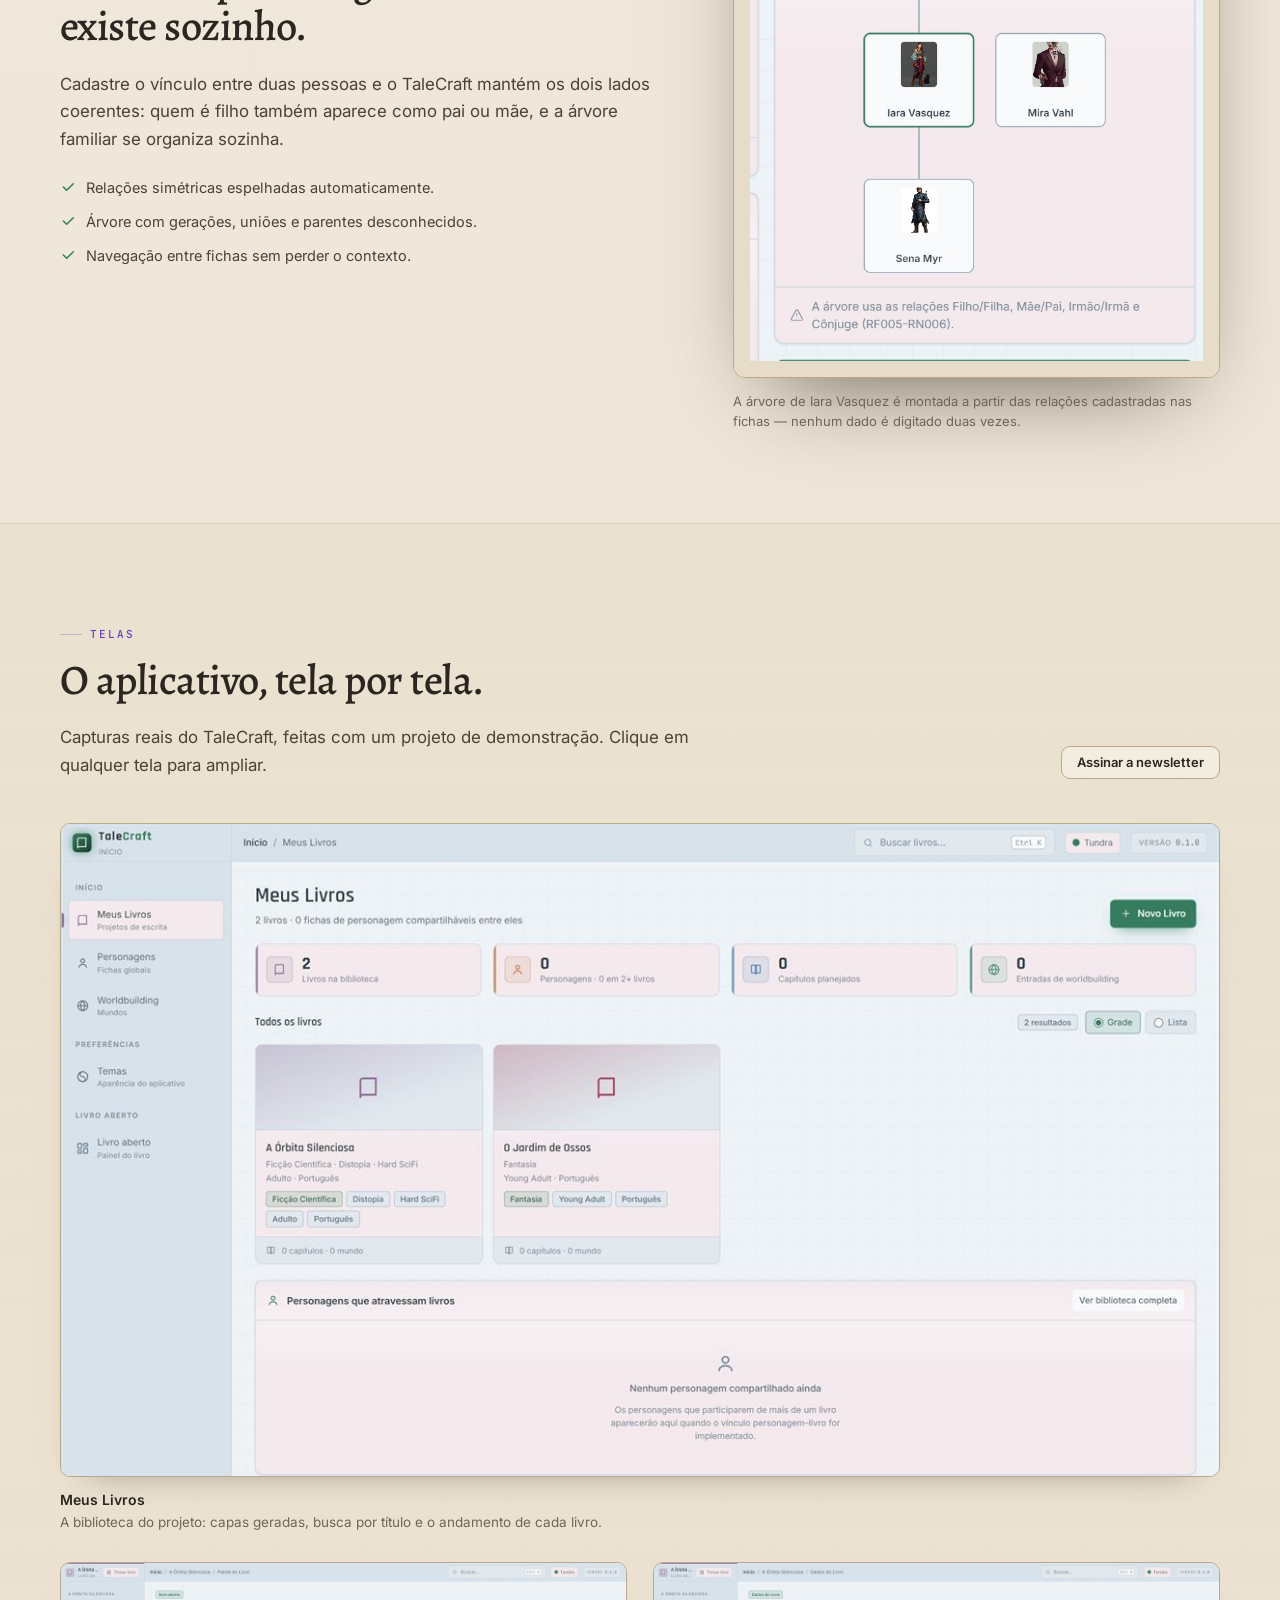
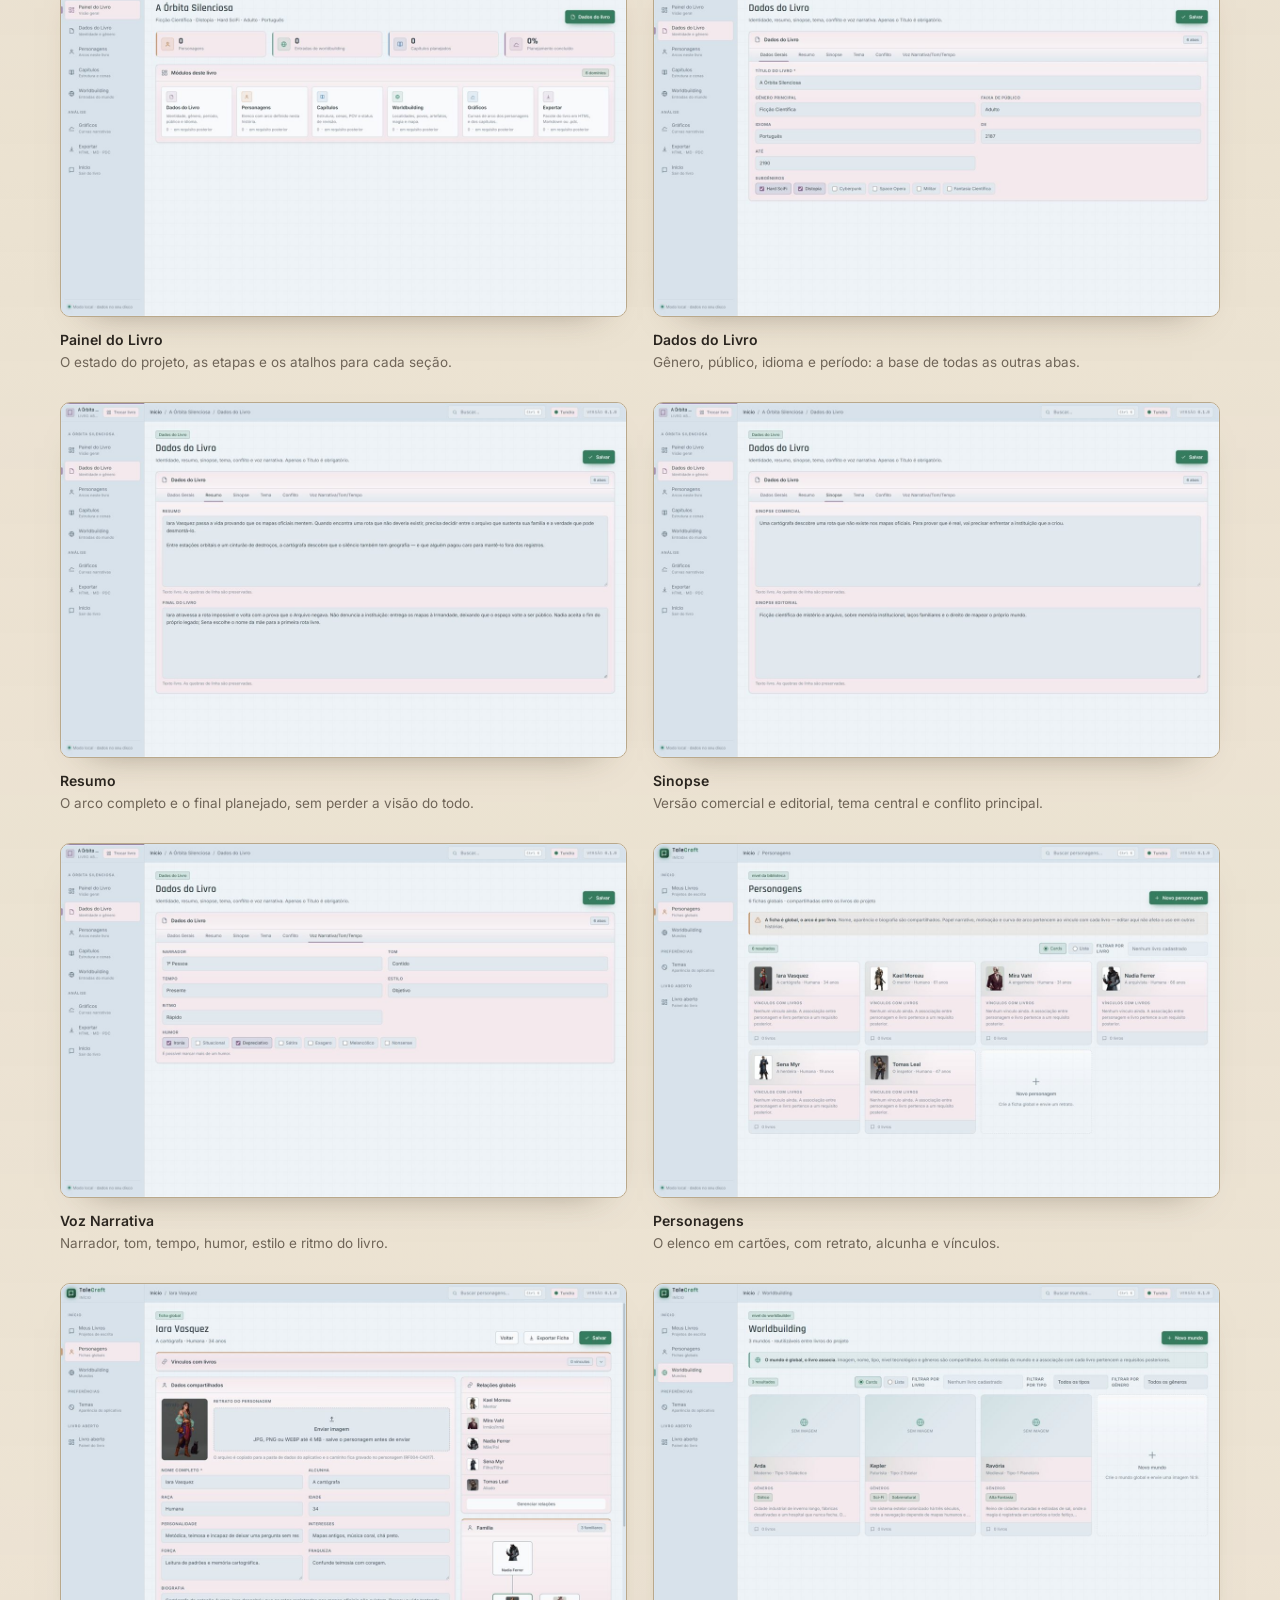
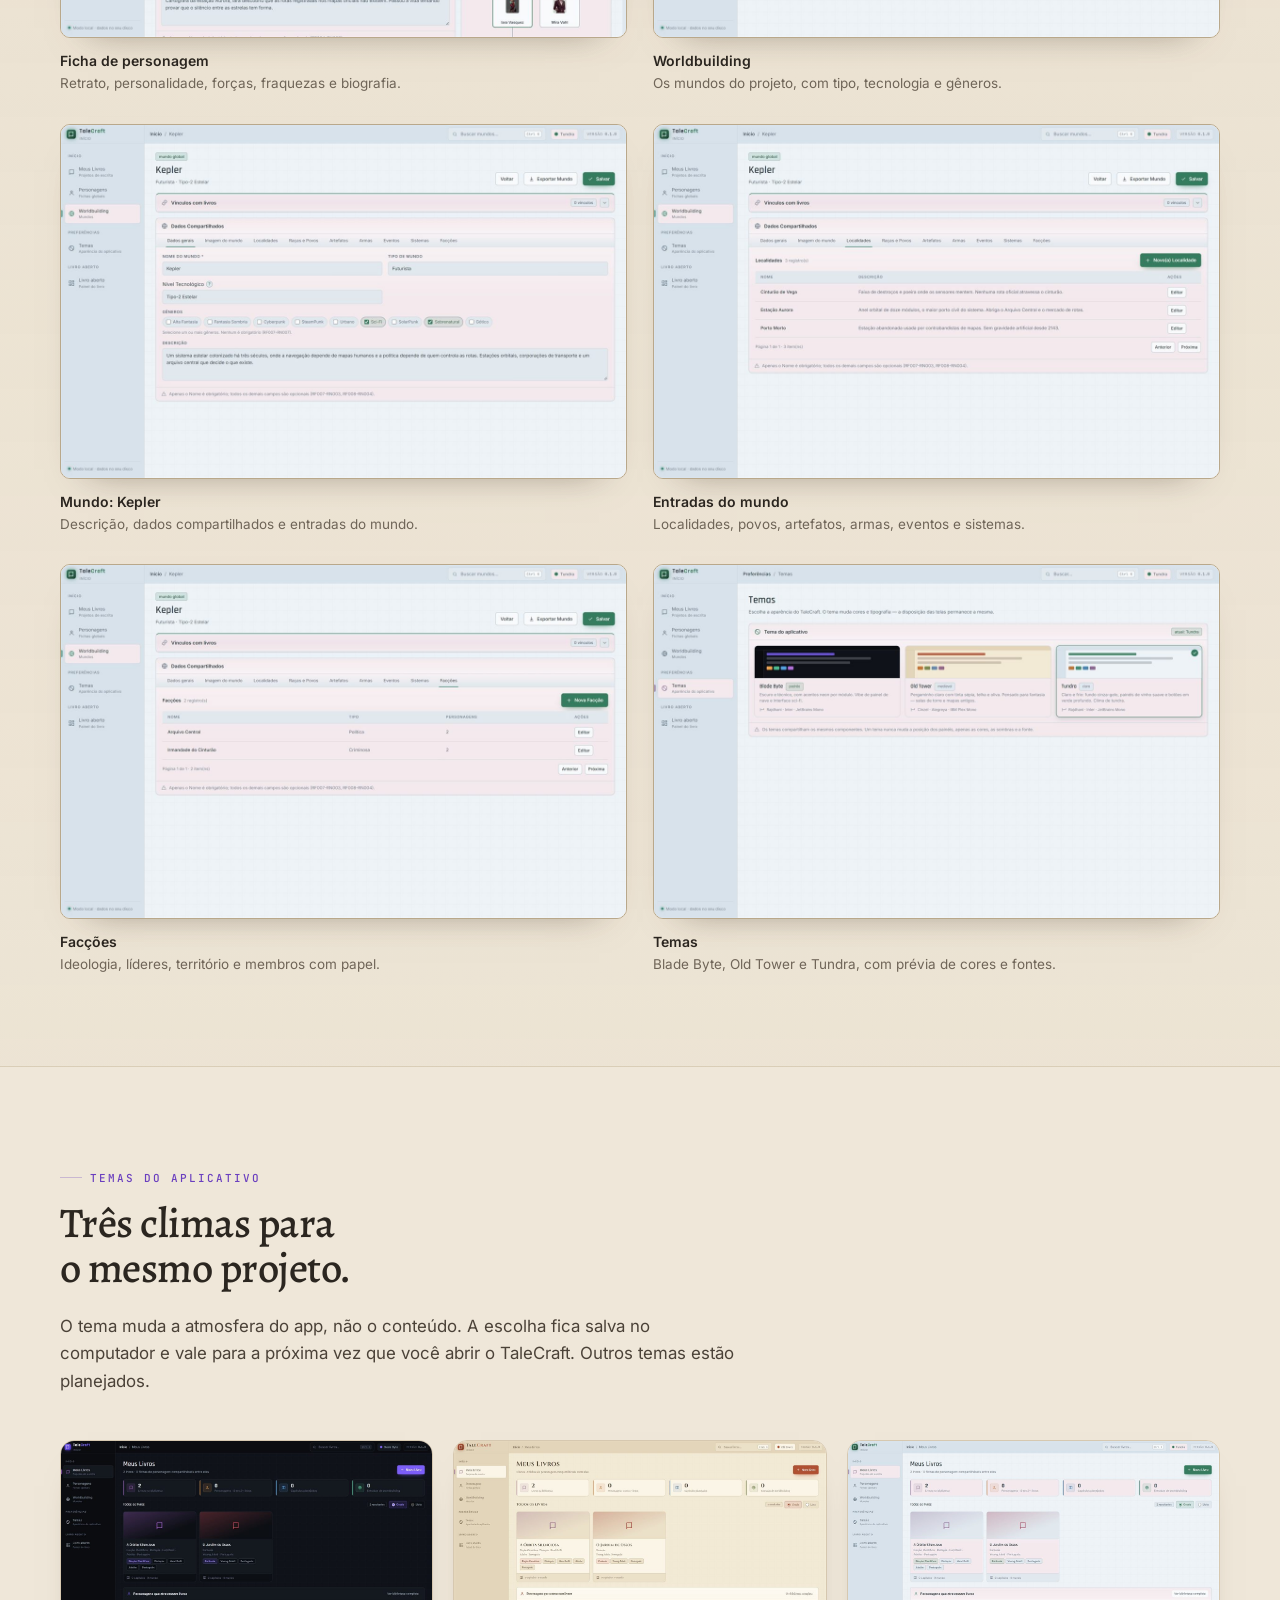
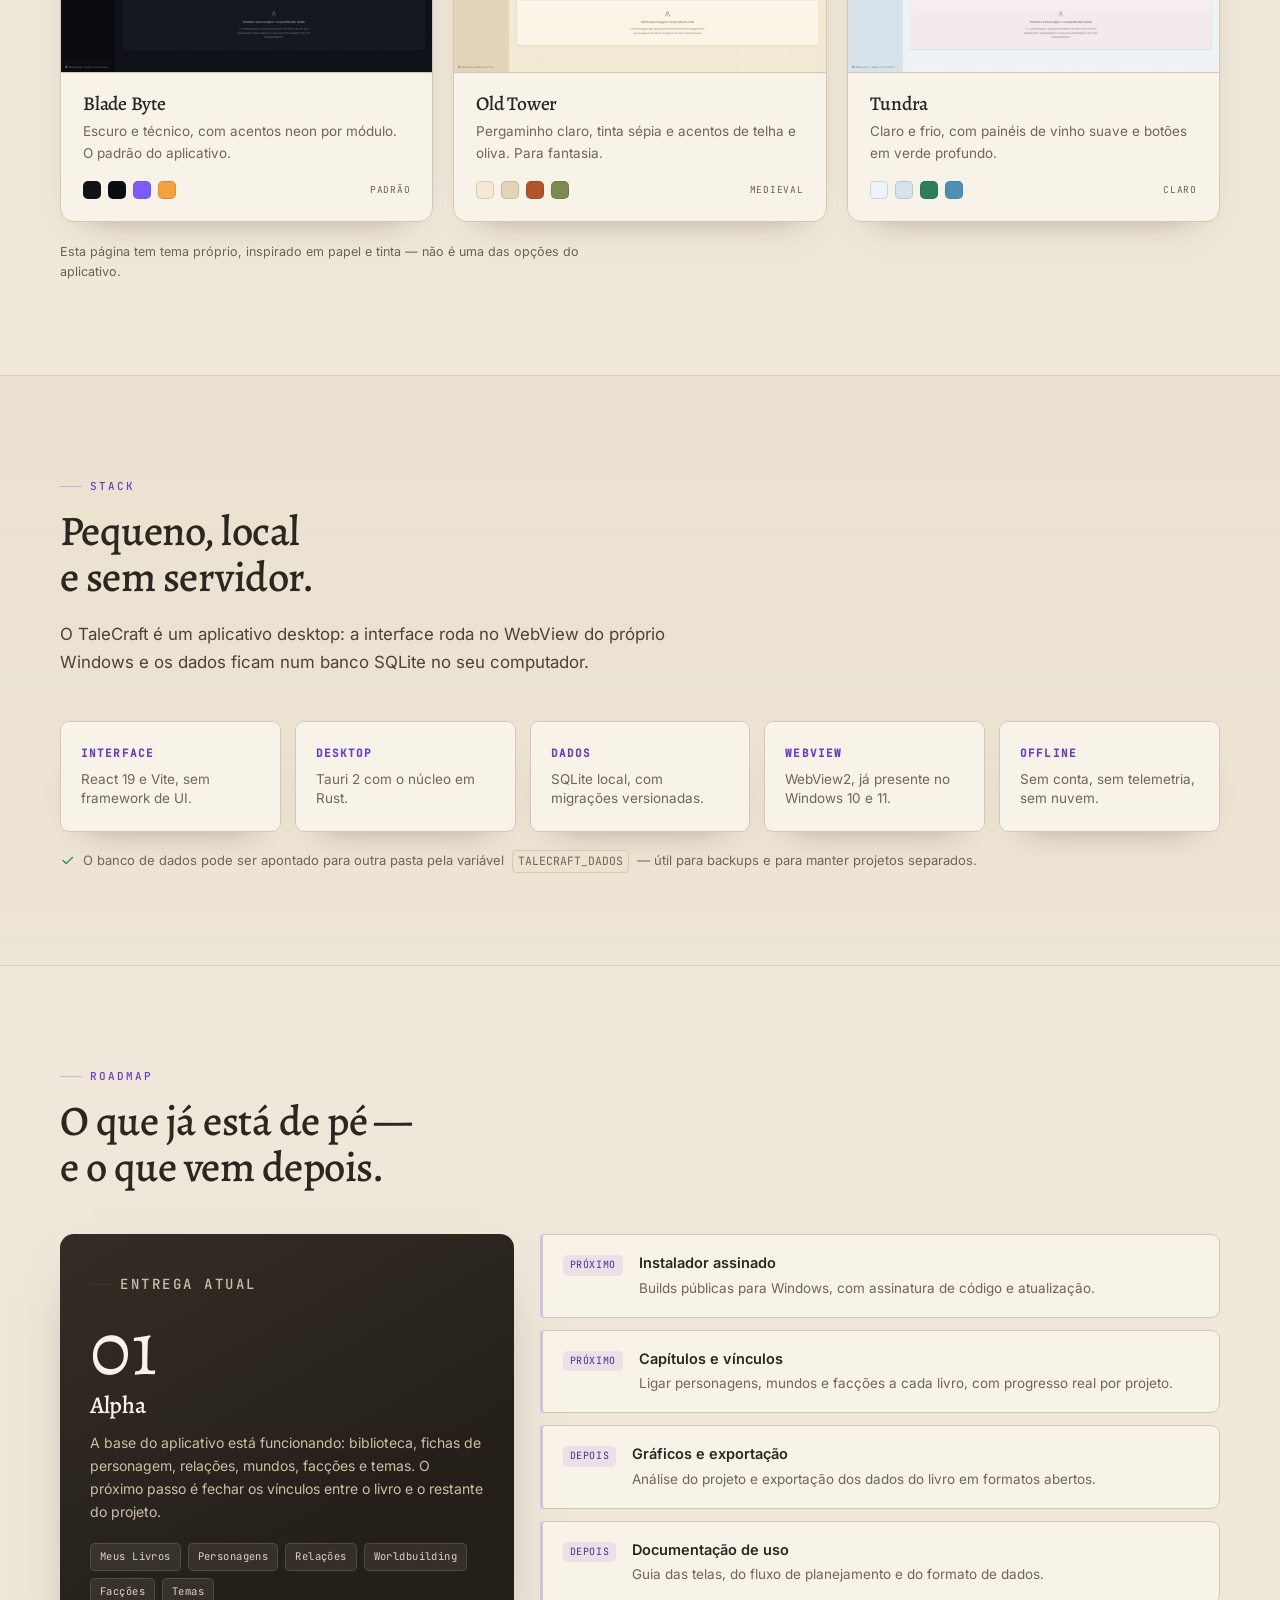
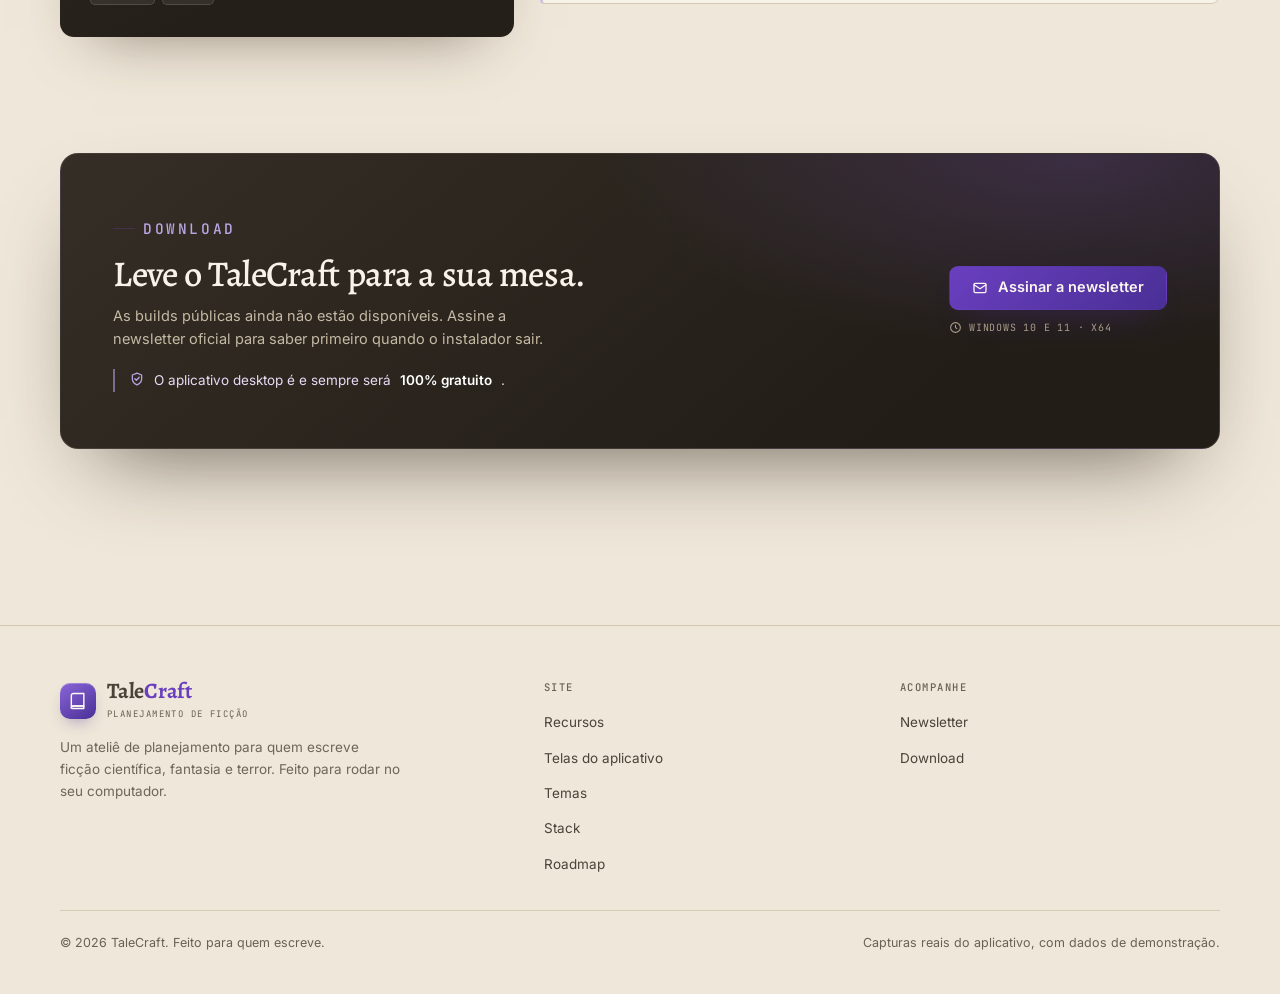
==== commit f839d72d: "Site: divulgar newsletter e remover links do codigo-fonte" ====
--- a/index.html
+++ b/index.html
@@ -55,9 +55,8 @@
       </nav>
 
       <div class="topbar__acoes">
-        <a class="btn btn--primario btn--pequeno" href="https://github.com/alabvix/talecraft-app/releases" target="_blank" rel="noopener">
-          Baixar
-          <span class="selo">em breve</span>
+        <a class="btn btn--primario btn--pequeno" href="https://talecraftapp.substack.com/" target="_blank" rel="noopener">
+          Newsletter
         </a>
         <button class="menu__botao" type="button" aria-label="Abrir menu" aria-expanded="false" aria-controls="menu">
           <svg width="20" height="20" viewBox="0 0 24 24" fill="none" stroke="currentColor" stroke-width="2" stroke-linecap="round" aria-hidden="true">
@@ -80,12 +79,11 @@
             conversam entre si — no seu computador, sem conta e sem nuvem.
           </p>
           <div class="hero__acoes">
-            <a class="btn btn--primario" href="https://github.com/alabvix/talecraft-app/releases" target="_blank" rel="noopener">
+            <a class="btn btn--primario" href="https://talecraftapp.substack.com/" target="_blank" rel="noopener">
               <svg width="16" height="16" viewBox="0 0 24 24" fill="none" stroke="currentColor" stroke-width="1.9" stroke-linecap="round" stroke-linejoin="round" aria-hidden="true">
-                <path d="M12 3v11"/><path d="m7 10 5 5 5-5"/><path d="M4 19h16"/>
+                <rect x="3" y="5" width="18" height="14" rx="2"/><path d="m3 7 9 6 9-6"/>
               </svg>
-              Baixar para Windows
-              <span class="selo">em breve</span>
+              Assinar a newsletter
             </a>
             <a class="btn btn--secundario" href="#telas">Ver as telas</a>
           </div>
@@ -384,7 +382,7 @@
               Clique em qualquer tela para ampliar.
             </p>
           </div>
-          <a class="btn btn--secundario btn--pequeno" href="https://github.com/alabvix/talecraft-app" target="_blank" rel="noopener">Ver o projeto no GitHub</a>
+          <a class="btn btn--secundario btn--pequeno" href="https://talecraftapp.substack.com/" target="_blank" rel="noopener">Assinar a newsletter</a>
         </div>
 
         <div class="galeria">
@@ -767,8 +765,8 @@
             <p class="sobretitulo" style="color:#b9a6e6">Download</p>
             <h2>Leve o TaleCraft para a sua mesa.</h2>
             <p>
-              As builds públicas ainda não estão disponíveis. O repositório de releases
-              já está aberto — quando o instalador sair, ele aparece por lá.
+              As builds públicas ainda não estão disponíveis. Assine a newsletter
+              oficial para saber primeiro quando o instalador sair.
             </p>
             <p class="download__promessa">
               <svg width="16" height="16" viewBox="0 0 24 24" fill="none" stroke="currentColor" stroke-width="1.9" stroke-linecap="round" stroke-linejoin="round" aria-hidden="true"><path d="M12 3.2 19 6v5.2c0 4.3-2.9 7.9-7 9.6-4.1-1.7-7-5.3-7-9.6V6z"/><path d="m8.7 11.6 2.3 2.3 4.4-4.6"/></svg>
@@ -776,12 +774,11 @@
             </p>
           </div>
           <div class="download__acoes">
-            <a class="btn btn--primario" href="https://github.com/alabvix/talecraft-app/releases" target="_blank" rel="noopener">
+            <a class="btn btn--primario" href="https://talecraftapp.substack.com/" target="_blank" rel="noopener">
               <svg width="16" height="16" viewBox="0 0 24 24" fill="none" stroke="currentColor" stroke-width="1.9" stroke-linecap="round" stroke-linejoin="round" aria-hidden="true">
-                <path d="M12 3v11"/><path d="m7 10 5 5 5-5"/><path d="M4 19h16"/>
+                <rect x="3" y="5" width="18" height="14" rx="2"/><path d="m3 7 9 6 9-6"/>
               </svg>
-              Baixar para Windows
-              <span class="selo">em breve</span>
+              Assinar a newsletter
             </a>
             <span class="download__nota">
               <svg width="13" height="13" viewBox="0 0 24 24" fill="none" stroke="currentColor" stroke-width="2" stroke-linecap="round" aria-hidden="true"><circle cx="12" cy="12" r="9"/><path d="M12 8v4l2.5 2"/></svg>
@@ -827,11 +824,9 @@
         </div>
 
         <div>
-          <h3>Projeto</h3>
+          <h3>Acompanhe</h3>
           <ul>
-            <li><a href="https://github.com/alabvix/talecraft-app" target="_blank" rel="noopener">Código no GitHub</a></li>
-            <li><a href="https://github.com/alabvix/talecraft-app/releases" target="_blank" rel="noopener">Releases</a></li>
-            <li><a href="https://github.com/alabvix/talecraft-app/issues" target="_blank" rel="noopener">Relatar um problema</a></li>
+            <li><a href="https://talecraftapp.substack.com/" target="_blank" rel="noopener">Newsletter</a></li>
             <li><a href="#download">Download</a></li>
           </ul>
         </div>
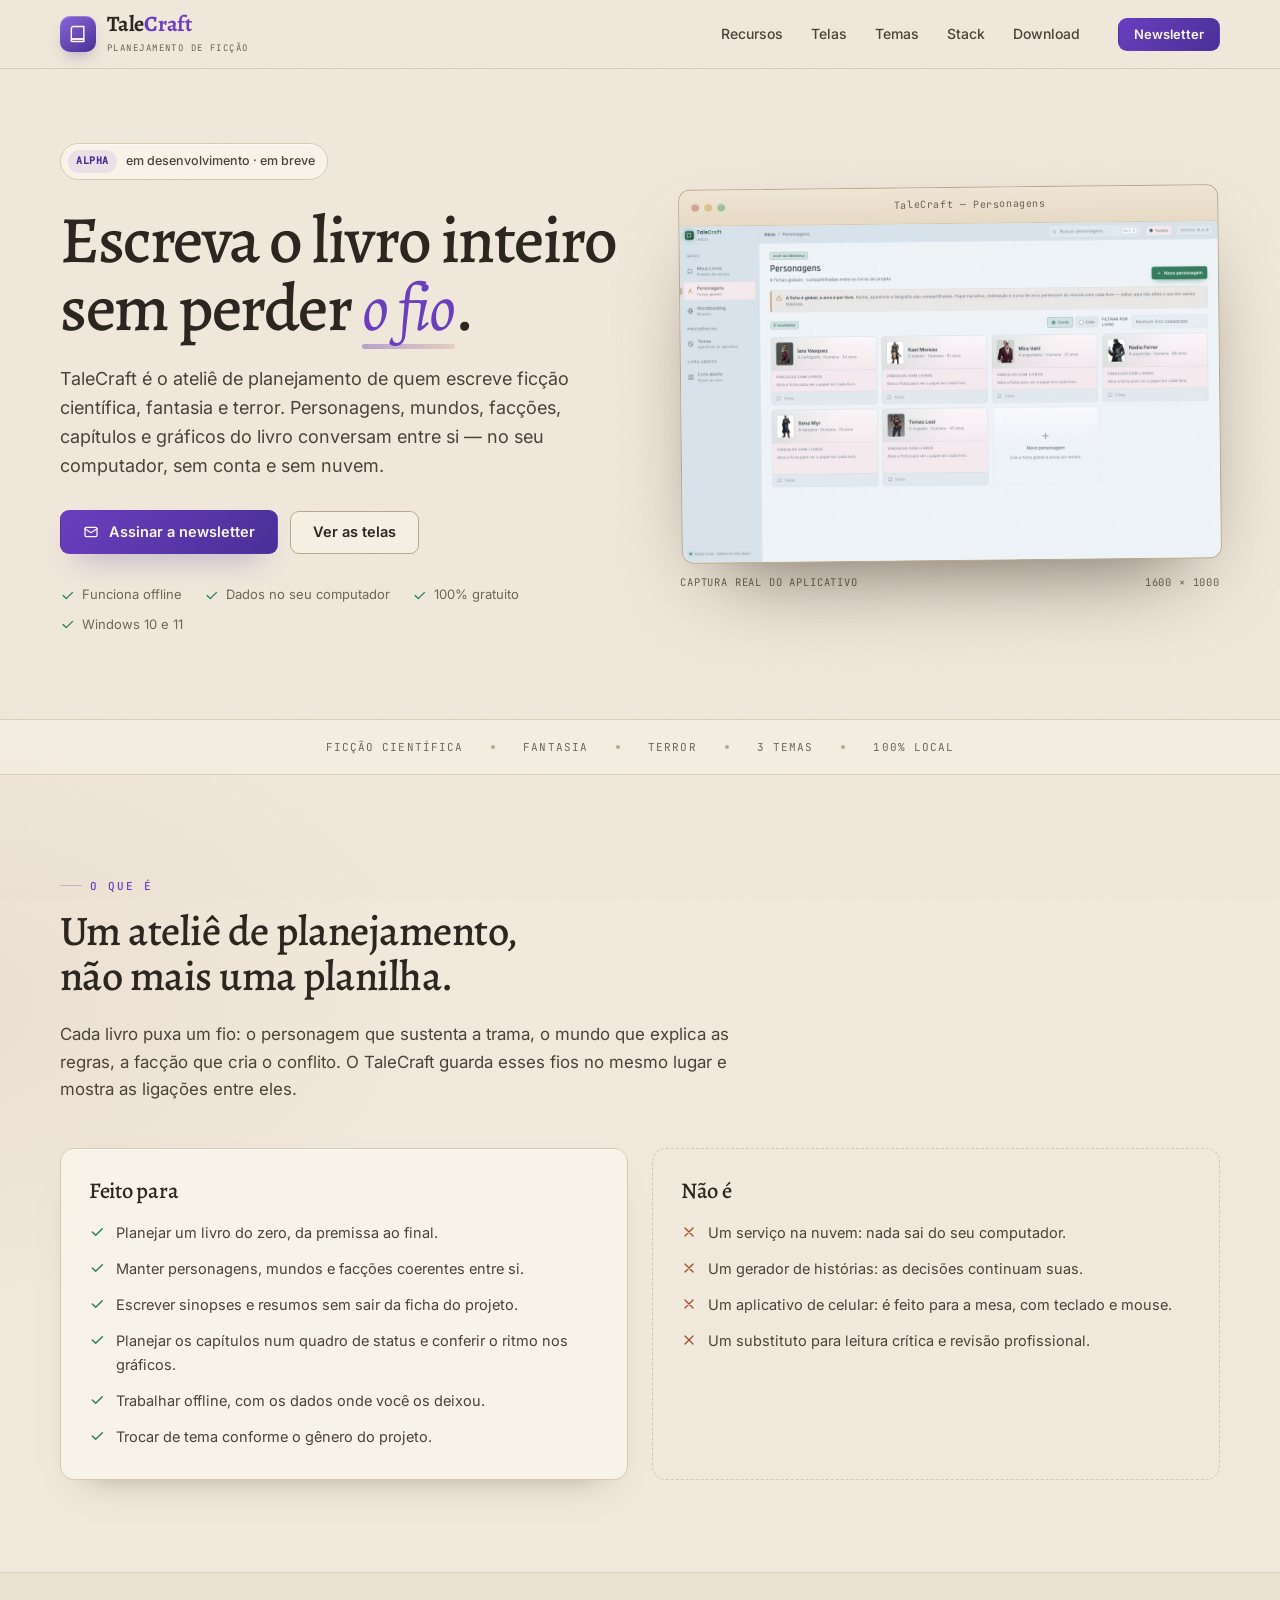
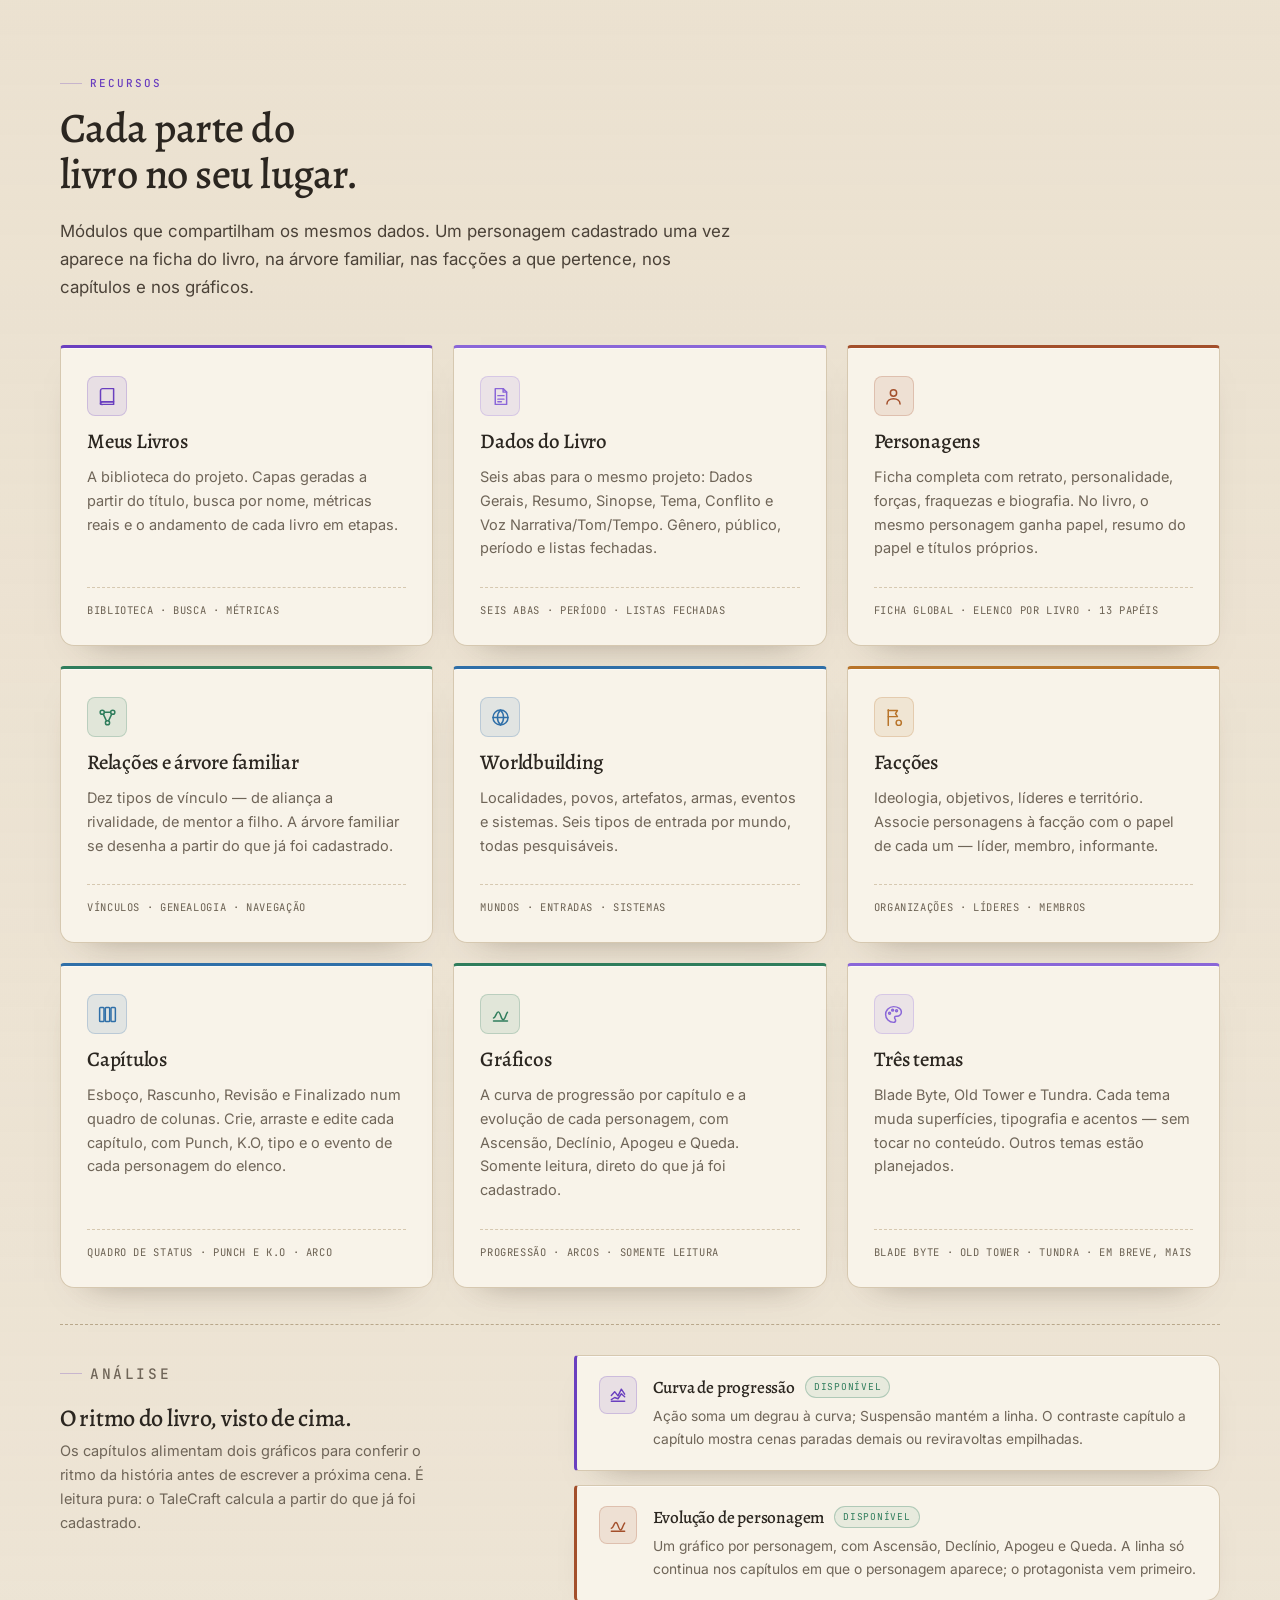
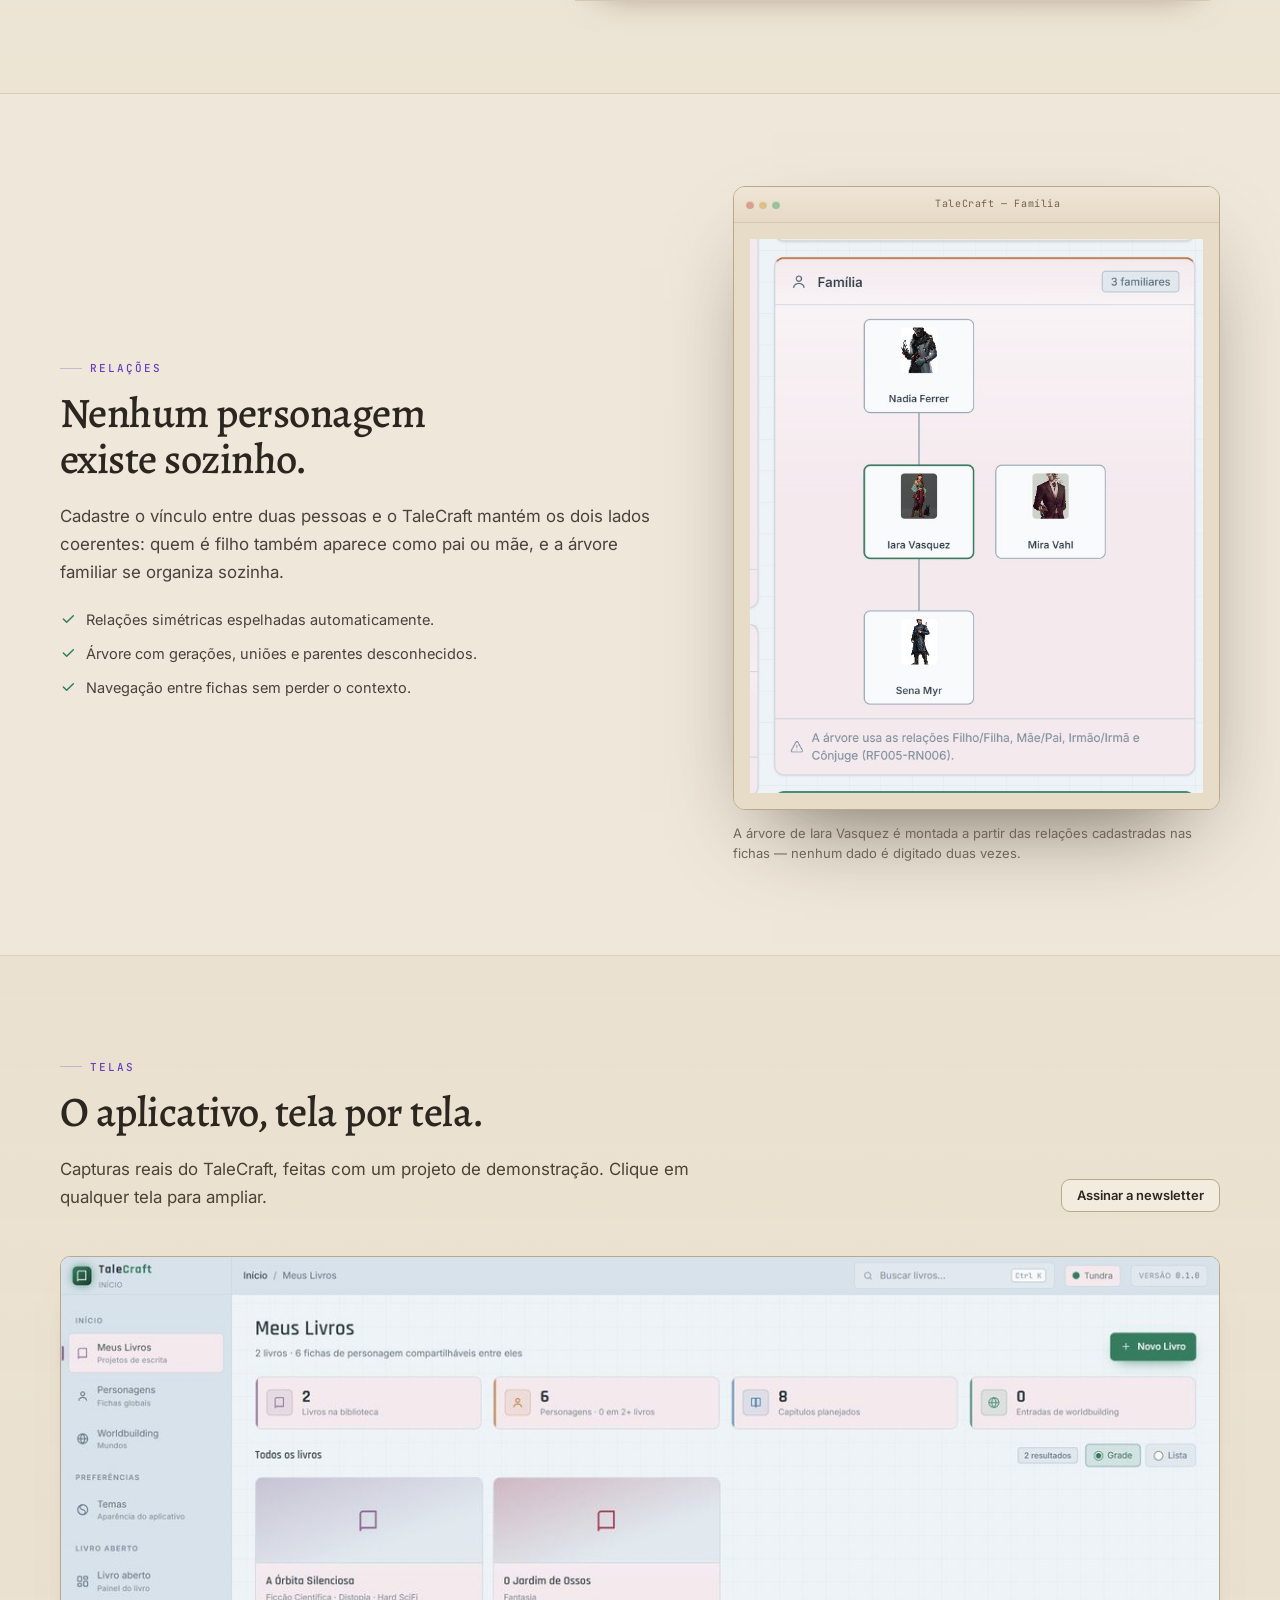
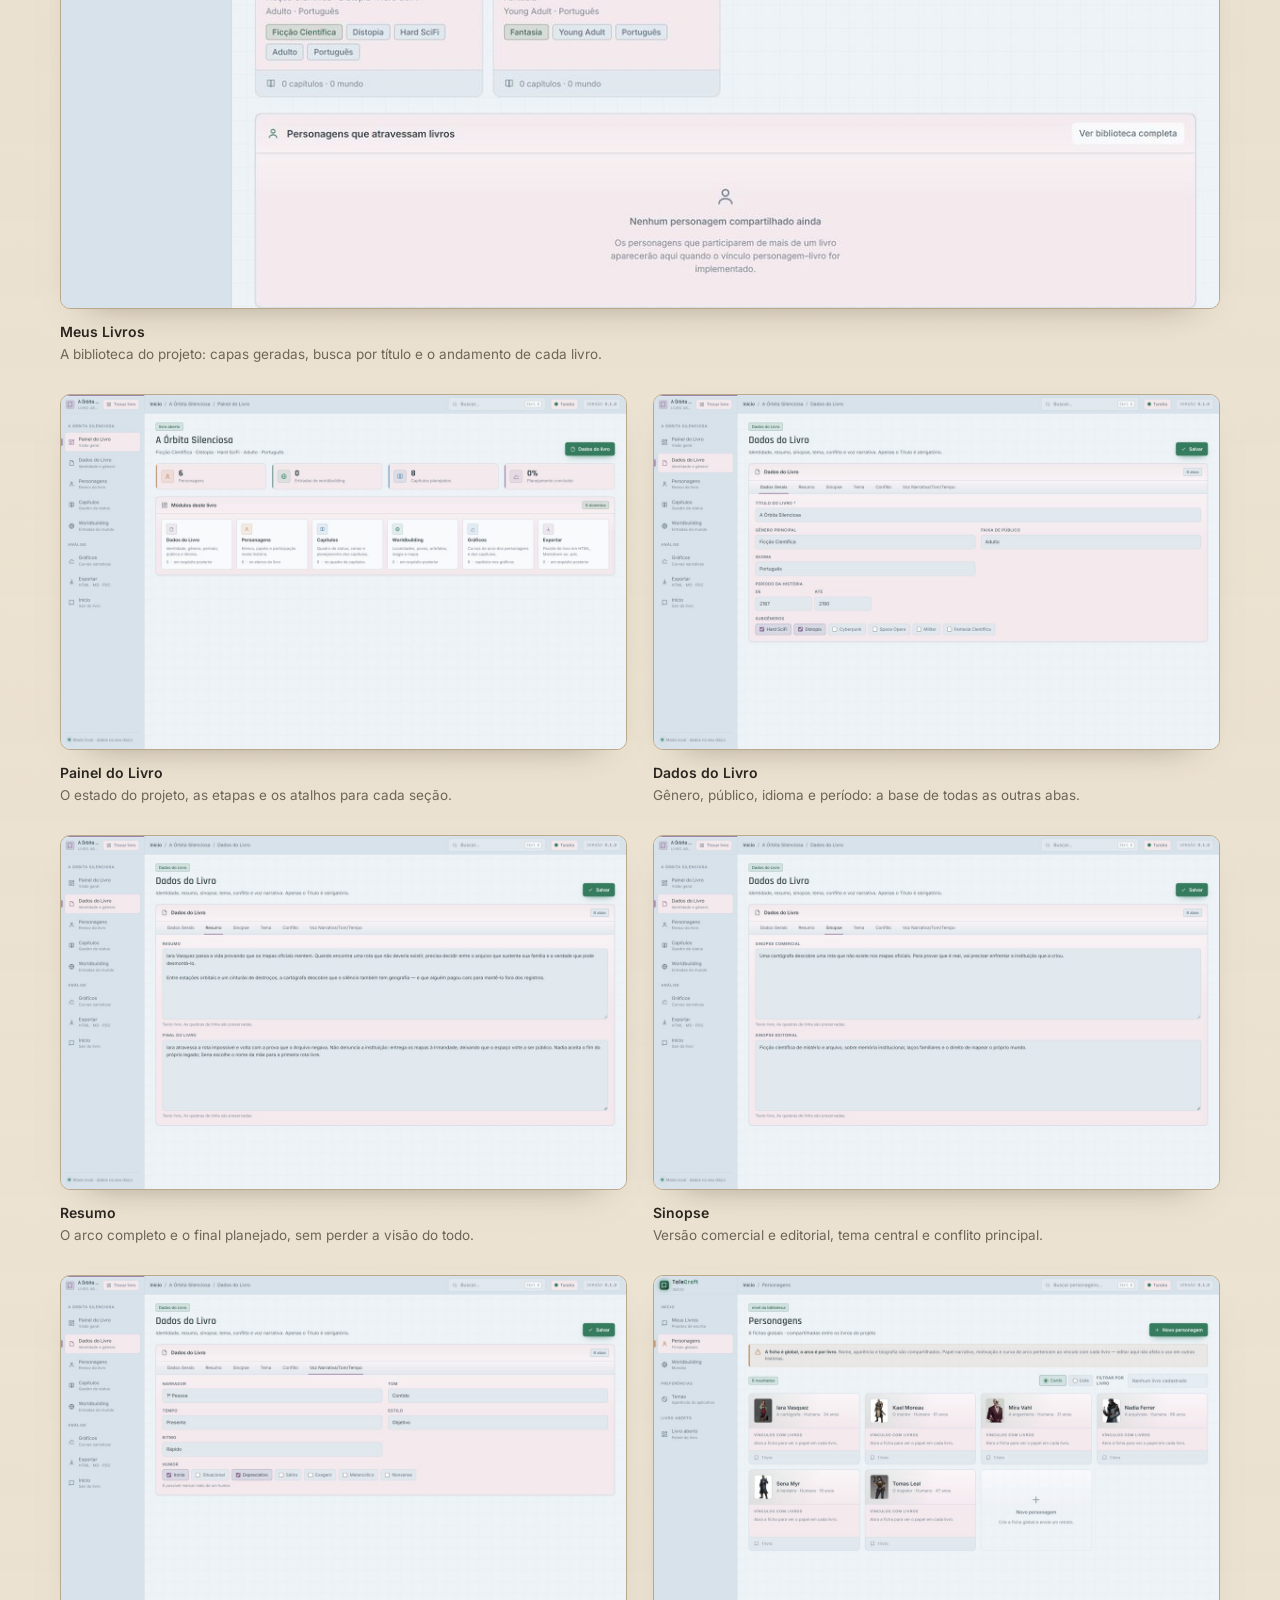
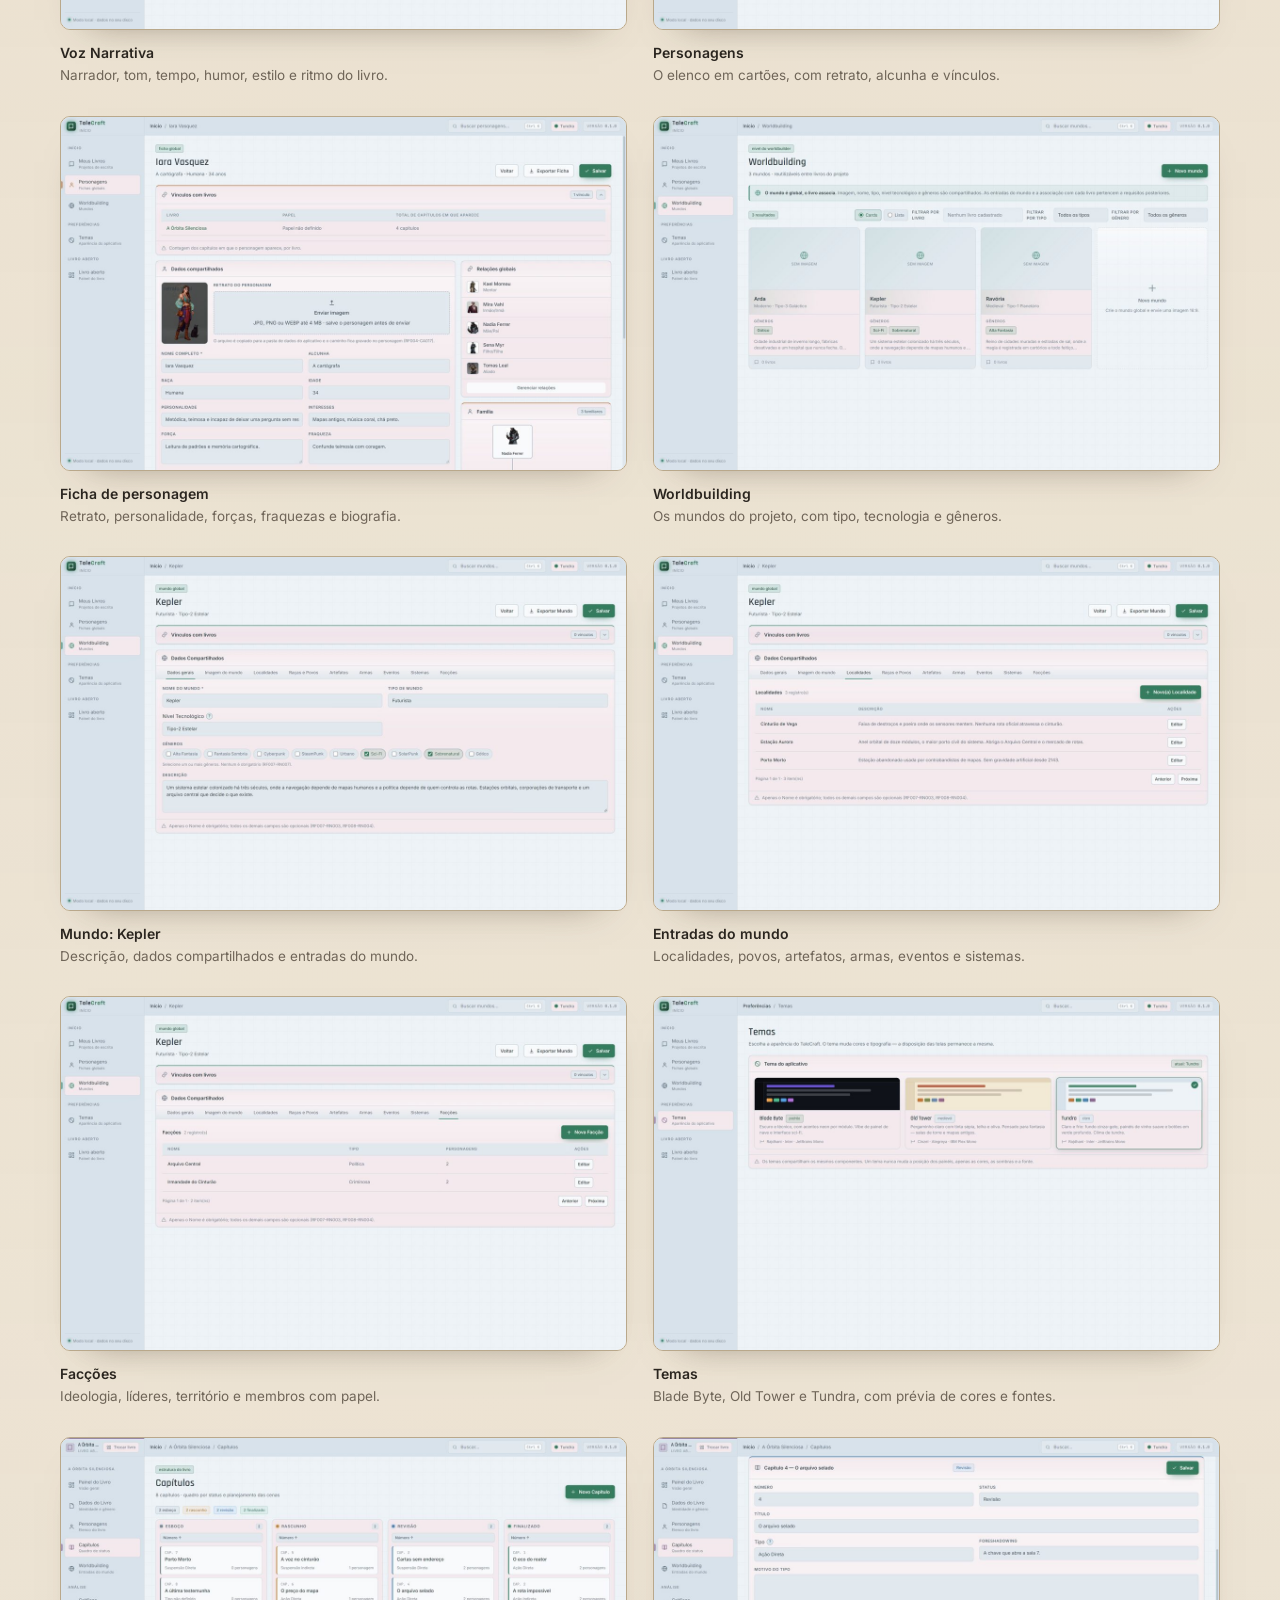
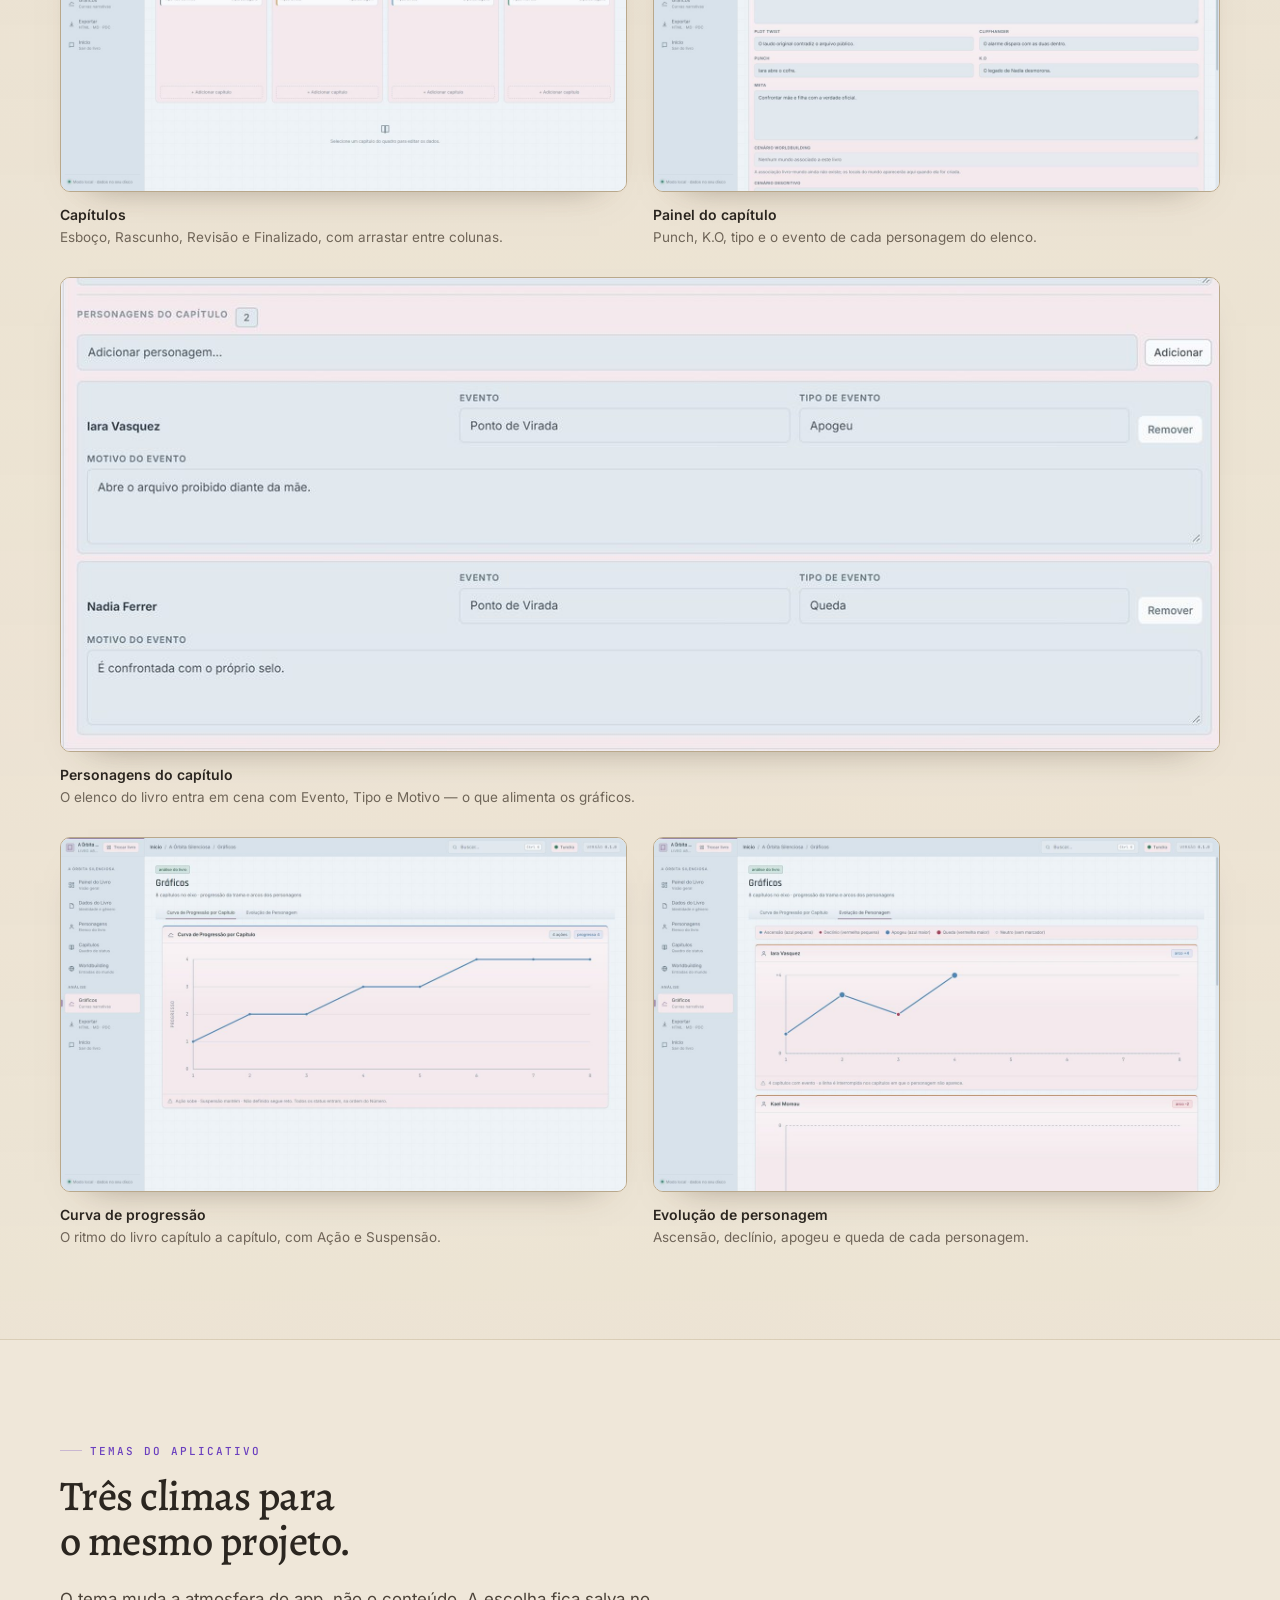
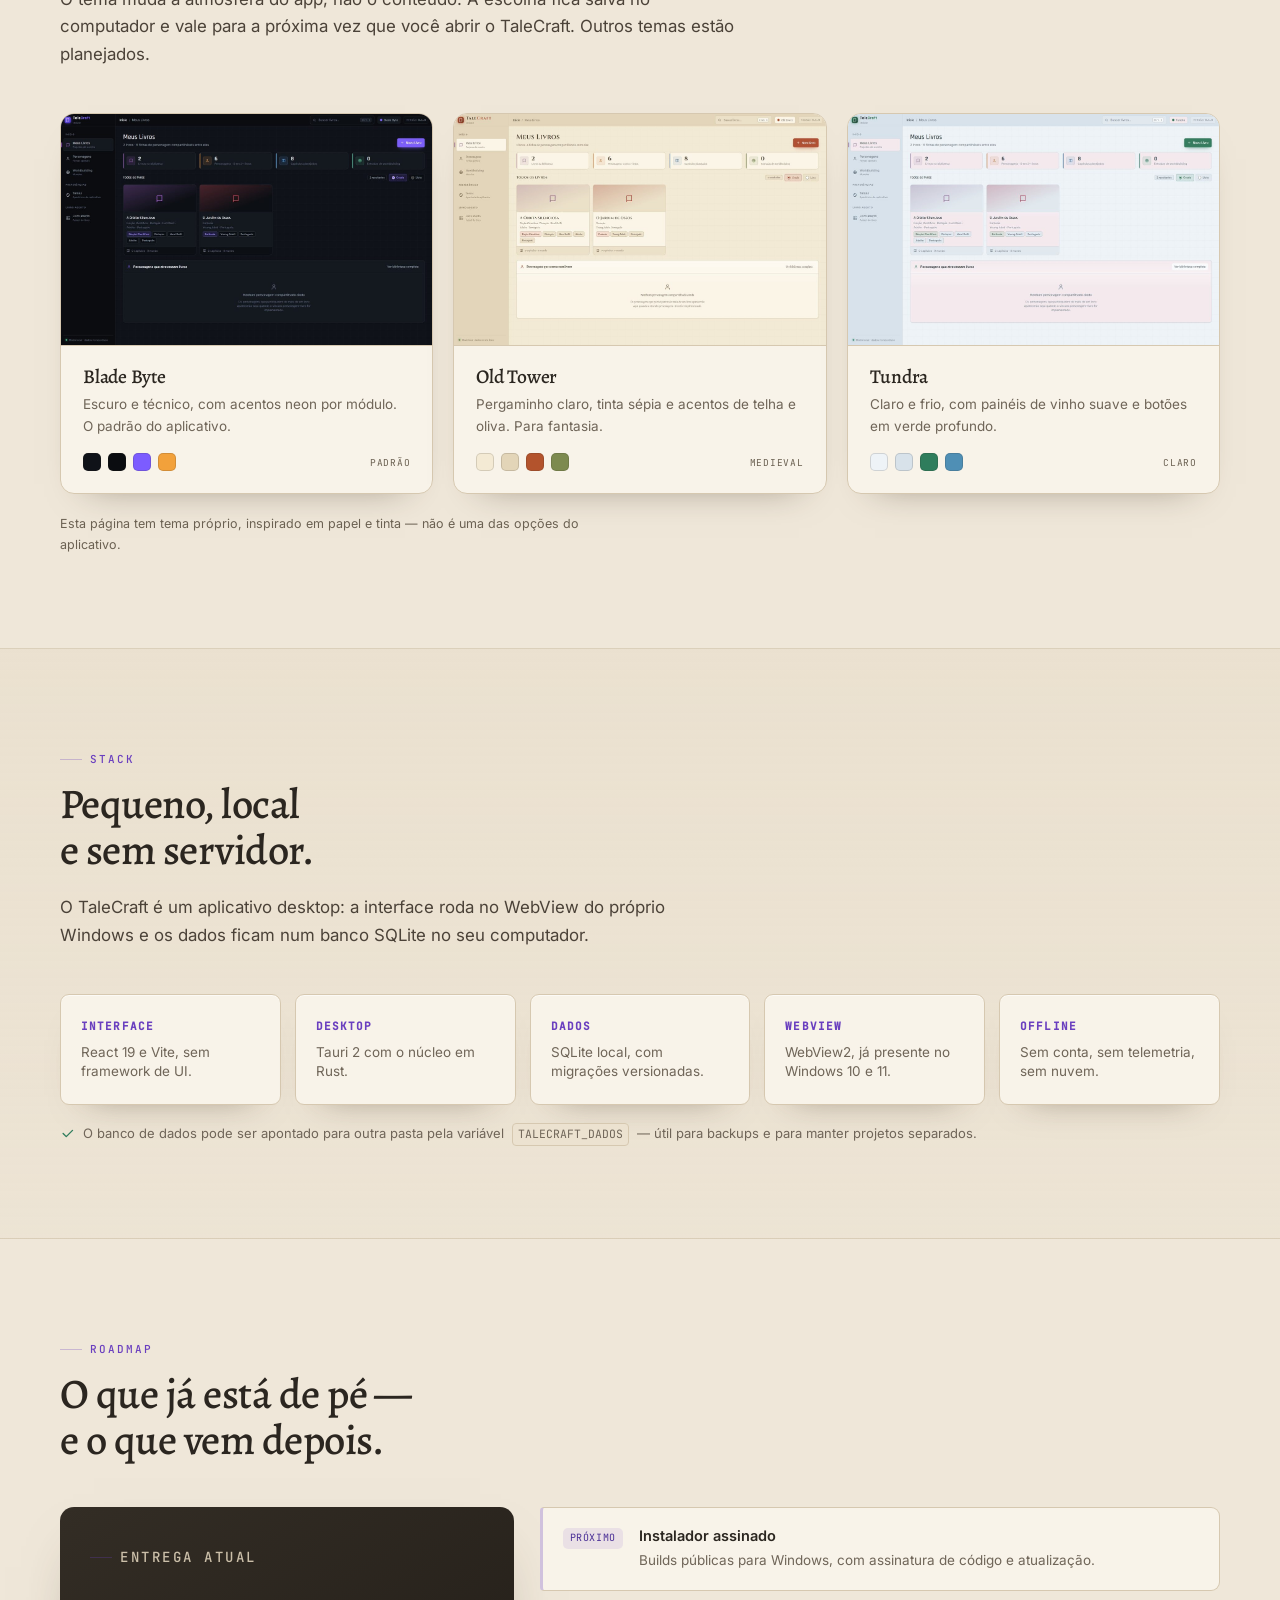
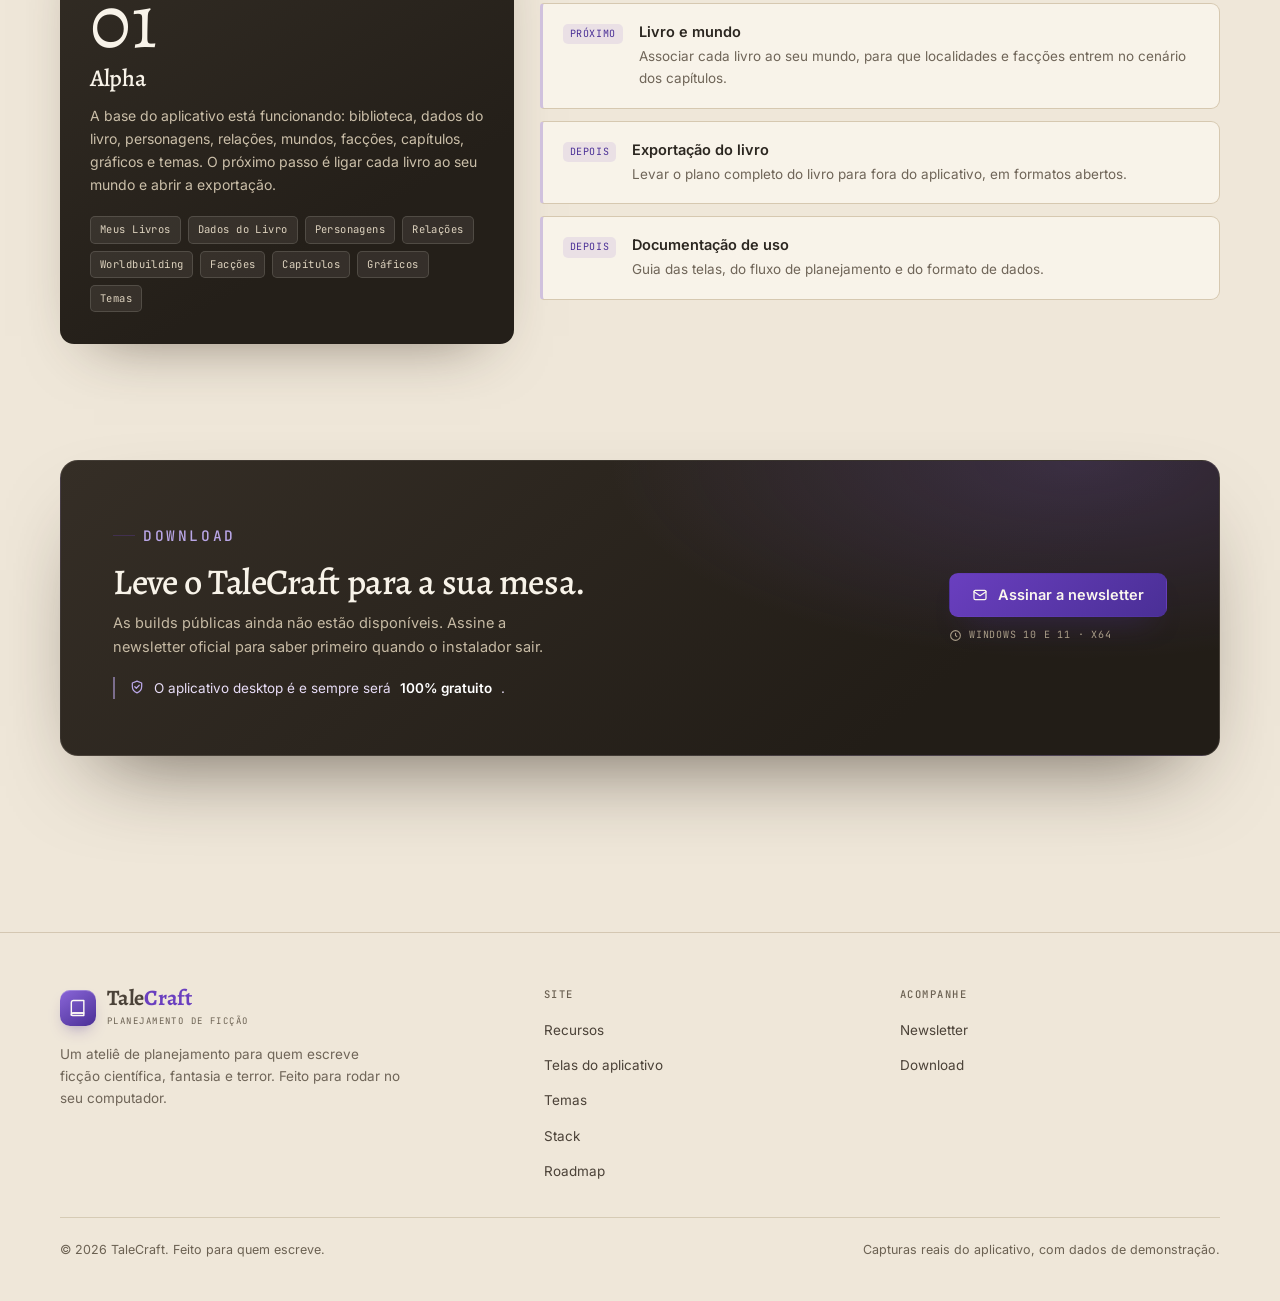
==== commit f3820d91: "versao 2 do site" ====
--- a/index.html
+++ b/index.html
@@ -4,7 +4,7 @@
   <meta charset="utf-8">
   <meta name="viewport" content="width=device-width, initial-scale=1">
   <title>TaleCraft — o ateliê de planejamento do seu livro</title>
-  <meta name="description" content="TaleCraft reúne personagens, mundos, facções e o plano de cada livro num só lugar. Um ateliê offline e gratuito de planejamento para ficção científica, fantasia e terror.">
+  <meta name="description" content="TaleCraft reúne personagens, mundos, facções, capítulos, gráficos e o plano de cada livro num só lugar. Um ateliê offline e gratuito de planejamento para ficção científica, fantasia e terror.">
   <meta name="author" content="TaleCraft">
   <meta name="theme-color" content="#efe7d9">
   <meta name="color-scheme" content="light">
@@ -13,7 +13,7 @@
   <meta property="og:locale" content="pt_BR">
   <meta property="og:site_name" content="TaleCraft">
   <meta property="og:title" content="TaleCraft — o ateliê de planejamento do seu livro">
-  <meta property="og:description" content="Personagens, mundos, facções e o plano de cada livro num só lugar. Offline, gratuito e no seu computador.">
+  <meta property="og:description" content="Personagens, mundos, facções, capítulos e gráficos do seu livro num só lugar. Offline, gratuito e no seu computador.">
   <meta property="og:url" content="https://alabvix.github.io/talecraft-site/">
   <meta property="og:image" content="https://alabvix.github.io/talecraft-site/assets/telas/mini/personagens.jpg">
   <meta property="og:image:width" content="1200">
@@ -75,8 +75,8 @@
           <h1>Escreva o livro inteiro sem perder <em>o fio</em>.</h1>
           <p class="hero__linha">
             TaleCraft é o ateliê de planejamento de quem escreve ficção científica,
-            fantasia e terror. Personagens, mundos, facções e o plano de cada livro
-            conversam entre si — no seu computador, sem conta e sem nuvem.
+            fantasia e terror. Personagens, mundos, facções, capítulos e gráficos do
+            livro conversam entre si — no seu computador, sem conta e sem nuvem.
           </p>
           <div class="hero__acoes">
             <a class="btn btn--primario" href="https://talecraftapp.substack.com/" target="_blank" rel="noopener">
@@ -159,6 +159,10 @@
               <li>
                 <svg width="16" height="16" viewBox="0 0 24 24" fill="none" stroke="currentColor" stroke-width="2.2" stroke-linecap="round" stroke-linejoin="round" aria-hidden="true"><path d="m5 12 5 5L20 7"/></svg>
                 Escrever sinopses e resumos sem sair da ficha do projeto.
+              </li>
+              <li>
+                <svg width="16" height="16" viewBox="0 0 24 24" fill="none" stroke="currentColor" stroke-width="2.2" stroke-linecap="round" stroke-linejoin="round" aria-hidden="true"><path d="m5 12 5 5L20 7"/></svg>
+                Planejar os capítulos num quadro de status e conferir o ritmo nos gráficos.
               </li>
               <li>
                 <svg width="16" height="16" viewBox="0 0 24 24" fill="none" stroke="currentColor" stroke-width="2.2" stroke-linecap="round" stroke-linejoin="round" aria-hidden="true"><path d="m5 12 5 5L20 7"/></svg>
@@ -203,7 +207,8 @@
           <h2 class="titulo-secao">Cada parte do livro no seu lugar.</h2>
           <p class="texto-secao">
             Módulos que compartilham os mesmos dados. Um personagem cadastrado uma vez
-            aparece na ficha do livro, na árvore familiar e nas facções a que pertence.
+            aparece na ficha do livro, na árvore familiar, nas facções a que pertence,
+            nos capítulos e nos gráficos.
           </p>
         </div>
 
@@ -214,22 +219,36 @@
             </span>
             <h3>Meus Livros</h3>
             <p>
-              A biblioteca do projeto. Capas geradas a partir do título, busca por nome
-              e o andamento de cada livro em etapas.
-            </p>
-            <span class="recurso__detalhe">Biblioteca · busca · etapas</span>
+              A biblioteca do projeto. Capas geradas a partir do título, busca por nome,
+              métricas reais e o andamento de cada livro em etapas.
+            </p>
+            <span class="recurso__detalhe">Biblioteca · busca · métricas</span>
+          </article>
+
+          <article class="recurso" style="--tom: var(--accent-claro)">
+            <span class="recurso__icone" aria-hidden="true">
+              <svg viewBox="0 0 24 24" fill="none" stroke="currentColor" stroke-width="1.7" stroke-linecap="round" stroke-linejoin="round"><path d="M6 3h9l4 4v14H6z"/><path d="M15 3v4h4"/><path d="M9 11h7M9 15h7M9 18h4"/></svg>
+            </span>
+            <h3>Dados do Livro</h3>
+            <p>
+              Seis abas para o mesmo projeto: Dados Gerais, Resumo, Sinopse, Tema,
+              Conflito e Voz Narrativa/Tom/Tempo. Gênero, público, período e listas
+              fechadas.
+            </p>
+            <span class="recurso__detalhe">Seis abas · período · listas fechadas</span>
           </article>
 
           <article class="recurso" style="--tom: var(--copper)">
             <span class="recurso__icone" aria-hidden="true">
               <svg viewBox="0 0 24 24" fill="none" stroke="currentColor" stroke-width="1.7" stroke-linecap="round" stroke-linejoin="round"><circle cx="12" cy="8" r="3.6"/><path d="M4.5 20.5c0-3.6 3.4-6 7.5-6s7.5 2.4 7.5 6"/></svg>
             </span>
-            <h3>Fichas de personagem</h3>
-            <p>
-              Retrato, personalidade, forças, fraquezas, interesses e biografia. Uma
-              ficha completa para cada figura do elenco.
-            </p>
-            <span class="recurso__detalhe">Retratos · personalidade · biografia</span>
+            <h3>Personagens</h3>
+            <p>
+              Ficha completa com retrato, personalidade, forças, fraquezas e biografia.
+              No livro, o mesmo personagem ganha papel, resumo do papel e títulos
+              próprios.
+            </p>
+            <span class="recurso__detalhe">Ficha global · elenco por livro · 13 papéis</span>
           </article>
 
           <article class="recurso" style="--tom: var(--green)">
@@ -268,6 +287,32 @@
             <span class="recurso__detalhe">Organizações · líderes · membros</span>
           </article>
 
+          <article class="recurso" style="--tom: var(--blue)">
+            <span class="recurso__icone" aria-hidden="true">
+              <svg viewBox="0 0 24 24" fill="none" stroke="currentColor" stroke-width="1.7" stroke-linecap="round" stroke-linejoin="round"><rect x="3" y="4" width="5" height="16" rx="1"/><rect x="9.5" y="4" width="5" height="16" rx="1"/><rect x="16" y="4" width="5" height="16" rx="1"/></svg>
+            </span>
+            <h3>Capítulos</h3>
+            <p>
+              Esboço, Rascunho, Revisão e Finalizado num quadro de colunas. Crie, arraste
+              e edite cada capítulo, com Punch, K.O, tipo e o evento de cada personagem
+              do elenco.
+            </p>
+            <span class="recurso__detalhe">Quadro de status · Punch e K.O · arco</span>
+          </article>
+
+          <article class="recurso" style="--tom: var(--green)">
+            <span class="recurso__icone" aria-hidden="true">
+              <svg viewBox="0 0 24 24" fill="none" stroke="currentColor" stroke-width="1.7" stroke-linecap="round" stroke-linejoin="round"><path d="M4 19.5h16"/><path d="M4 16c2.6 0 3-7 5.5-7s3.2 9 5.5 9 2.8-6 5-8.5"/></svg>
+            </span>
+            <h3>Gráficos</h3>
+            <p>
+              A curva de progressão por capítulo e a evolução de cada personagem, com
+              Ascensão, Declínio, Apogeu e Queda. Somente leitura, direto do que já foi
+              cadastrado.
+            </p>
+            <span class="recurso__detalhe">Progressão · arcos · somente leitura</span>
+          </article>
+
           <article class="recurso" style="--tom: var(--accent-claro)">
             <span class="recurso__icone" aria-hidden="true">
               <svg viewBox="0 0 24 24" fill="none" stroke="currentColor" stroke-width="1.7" stroke-linecap="round" stroke-linejoin="round"><path d="M12 3a9 9 0 1 0 0 18c1.7 0 2.4-1 2.4-2.1 0-1.6-1.2-2-1.2-3.3 0-.9.7-1.5 1.7-1.5H16a5 5 0 0 0 5-5c0-3.4-4-6.1-9-6.1z"/><circle cx="7.5" cy="10.5" r="1.1"/><circle cx="11" cy="7" r="1.1"/><circle cx="15.5" cy="7.8" r="1.1"/></svg>
@@ -283,42 +328,43 @@
 
         <div class="analise">
           <div class="analise__intro">
-            <p class="sobretitulo">Planejado · Análise</p>
+            <p class="sobretitulo">Análise</p>
             <h3>O ritmo do livro, visto de cima.</h3>
             <p>
-              Quando os capítulos estiverem ligados ao livro, a análise ganha dois
-              gráficos para conferir o ritmo da história antes de escrever a próxima
-              cena. Os dois já estão no roadmap.
+              Os capítulos alimentam dois gráficos para conferir o ritmo da história
+              antes de escrever a próxima cena. É leitura pura: o TaleCraft calcula a
+              partir do que já foi cadastrado.
             </p>
           </div>
 
           <div class="analise__cards">
             <article class="analise__card" style="--tom: var(--accent)">
+              <span class="analise__icone" aria-hidden="true">
+                <svg viewBox="0 0 24 24" fill="none" stroke="currentColor" stroke-width="1.7" stroke-linecap="round" stroke-linejoin="round"><path d="M4 19.5h16"/><path d="M4 12.5 8 8l4 5 4-8 4 6"/><path d="M4 17.5 8 15l4 1.5 4-6 4 3.5"/></svg>
+              </span>
+              <div class="analise__titulo">
+                <h4>Curva de progressão</h4>
+                <span class="analise__marca analise__marca--pronto">disponível</span>
+              </div>
+              <p>
+                Ação soma um degrau à curva; Suspensão mantém a linha. O contraste
+                capítulo a capítulo mostra cenas paradas demais ou reviravoltas
+                empilhadas.
+              </p>
+            </article>
+
+            <article class="analise__card" style="--tom: var(--copper)">
               <span class="analise__icone" aria-hidden="true">
                 <svg viewBox="0 0 24 24" fill="none" stroke="currentColor" stroke-width="1.7" stroke-linecap="round" stroke-linejoin="round"><path d="M4 19.5h16"/><path d="M4 16c2.6 0 3-7 5.5-7s3.2 9 5.5 9 2.8-6 5-8.5"/></svg>
               </span>
               <div class="analise__titulo">
-                <h4>Arco narrativo</h4>
-                <span class="analise__marca">planejado</span>
+                <h4>Evolução de personagem</h4>
+                <span class="analise__marca analise__marca--pronto">disponível</span>
               </div>
               <p>
-                A curva de arco de cada personagem e do livro inteiro, capítulo a
-                capítulo — para ver onde a história sobe, estabiliza ou perde o fio.
-              </p>
-            </article>
-
-            <article class="analise__card" style="--tom: var(--copper)">
-              <span class="analise__icone" aria-hidden="true">
-                <svg viewBox="0 0 24 24" fill="none" stroke="currentColor" stroke-width="1.7" stroke-linecap="round" stroke-linejoin="round"><path d="M4 19.5h16"/><path d="M4 12.5 8 8l4 5 4-8 4 6"/><path d="M4 17.5 8 15l4 1.5 4-6 4 3.5"/></svg>
-              </span>
-              <div class="analise__titulo">
-                <h4>Ação / Suspensão</h4>
-                <span class="analise__marca">planejado</span>
-              </div>
-              <p>
-                Duas linhas por capítulo: o quanto acontece e quanta tensão se
-                acumula. O contraste mostra cenas paradas demais ou reviravoltas
-                empilhadas.
+                Um gráfico por personagem, com Ascensão, Declínio, Apogeu e Queda. A
+                linha só continua nos capítulos em que o personagem aparece; o
+                protagonista vem primeiro.
               </p>
             </article>
           </div>
@@ -582,6 +628,81 @@
               Blade Byte, Old Tower e Tundra, com prévia de cores e fontes.
             </figcaption>
           </figure>
+
+          <figure class="tela">
+            <button class="tela__quadro" type="button"
+                    data-cheia="assets/telas/capitulos.jpg"
+                    data-titulo="Capítulos"
+                    data-legenda="O quadro de capítulos de A Órbita Silenciosa, com as colunas Esboço, Rascunho, Revisão e Finalizado.">
+              <img src="assets/telas/mini/capitulos.jpg" width="1200" height="750"
+                   alt="Quadro de capítulos com quatro colunas de status, do Esboço ao Finalizado" loading="lazy" decoding="async">
+              <span class="tela__zoom" aria-hidden="true"><svg width="16" height="16" viewBox="0 0 24 24" fill="none" stroke="currentColor" stroke-width="2" stroke-linecap="round"><circle cx="11" cy="11" r="6.5"/><path d="M16 16l4.5 4.5M11 8.5v5M8.5 11h5"/></svg></span>
+            </button>
+            <figcaption>
+              <b>Capítulos</b>
+              Esboço, Rascunho, Revisão e Finalizado, com arrastar entre colunas.
+            </figcaption>
+          </figure>
+
+          <figure class="tela">
+            <button class="tela__quadro" type="button"
+                    data-cheia="assets/telas/capitulo-edicao.jpg"
+                    data-titulo="Painel do capítulo"
+                    data-legenda="A edição de O arquivo selado: Punch, K.O, tipo, motivo e o evento de cada personagem do elenco.">
+              <img src="assets/telas/mini/capitulo-edicao.jpg" width="1200" height="750"
+                   alt="Painel de edição do capítulo O arquivo selado, com Punch, K.O e personagens" loading="lazy" decoding="async">
+              <span class="tela__zoom" aria-hidden="true"><svg width="16" height="16" viewBox="0 0 24 24" fill="none" stroke="currentColor" stroke-width="2" stroke-linecap="round"><circle cx="11" cy="11" r="6.5"/><path d="M16 16l4.5 4.5M11 8.5v5M8.5 11h5"/></svg></span>
+            </button>
+            <figcaption>
+              <b>Painel do capítulo</b>
+              Punch, K.O, tipo e o evento de cada personagem do elenco.
+            </figcaption>
+          </figure>
+
+          <figure class="tela tela--faixa">
+            <button class="tela__quadro" type="button"
+                    data-cheia="assets/telas/capitulo-personagens.jpg"
+                    data-titulo="Personagens do capítulo"
+                    data-legenda="O elenco do capítulo com Evento, Tipo de Evento e Motivo — Ponto de Virada leva a Apogeu ou Queda.">
+              <img src="assets/telas/mini/capitulo-personagens.jpg" width="1200" height="490"
+                   alt="Elenco do capítulo com evento, tipo de evento e motivo de cada personagem" loading="lazy" decoding="async">
+              <span class="tela__zoom" aria-hidden="true"><svg width="16" height="16" viewBox="0 0 24 24" fill="none" stroke="currentColor" stroke-width="2" stroke-linecap="round"><circle cx="11" cy="11" r="6.5"/><path d="M16 16l4.5 4.5M11 8.5v5M8.5 11h5"/></svg></span>
+            </button>
+            <figcaption>
+              <b>Personagens do capítulo</b>
+              O elenco do livro entra em cena com Evento, Tipo e Motivo — o que alimenta os gráficos.
+            </figcaption>
+          </figure>
+
+          <figure class="tela">
+            <button class="tela__quadro" type="button"
+                    data-cheia="assets/telas/graficos-progressao.jpg"
+                    data-titulo="Curva de progressão"
+                    data-legenda="A curva de progressão por capítulo: Ação soma um degrau e Suspensão mantém a linha.">
+              <img src="assets/telas/mini/graficos-progressao.jpg" width="1200" height="750"
+                   alt="Gráfico de curva de progressão por capítulo" loading="lazy" decoding="async">
+              <span class="tela__zoom" aria-hidden="true"><svg width="16" height="16" viewBox="0 0 24 24" fill="none" stroke="currentColor" stroke-width="2" stroke-linecap="round"><circle cx="11" cy="11" r="6.5"/><path d="M16 16l4.5 4.5M11 8.5v5M8.5 11h5"/></svg></span>
+            </button>
+            <figcaption>
+              <b>Curva de progressão</b>
+              O ritmo do livro capítulo a capítulo, com Ação e Suspensão.
+            </figcaption>
+          </figure>
+
+          <figure class="tela">
+            <button class="tela__quadro" type="button"
+                    data-cheia="assets/telas/graficos-personagens.jpg"
+                    data-titulo="Evolução de personagem"
+                    data-legenda="Um gráfico por personagem, com Ascensão, Declínio, Apogeu e Queda ao longo dos capítulos em que ele aparece.">
+              <img src="assets/telas/mini/graficos-personagens.jpg" width="1200" height="750"
+                   alt="Gráficos de evolução dos personagens, com ascensão, declínio, apogeu e queda" loading="lazy" decoding="async">
+              <span class="tela__zoom" aria-hidden="true"><svg width="16" height="16" viewBox="0 0 24 24" fill="none" stroke="currentColor" stroke-width="2" stroke-linecap="round"><circle cx="11" cy="11" r="6.5"/><path d="M16 16l4.5 4.5M11 8.5v5M8.5 11h5"/></svg></span>
+            </button>
+            <figcaption>
+              <b>Evolução de personagem</b>
+              Ascensão, declínio, apogeu e queda de cada personagem.
+            </figcaption>
+          </figure>
         </div>
       </div>
     </section>
@@ -710,16 +831,19 @@
             <span class="entrega__numero">01</span>
             <h3 style="color:#f8f3e9; font-size:1.5rem">Alpha</h3>
             <p>
-              A base do aplicativo está funcionando: biblioteca, fichas de personagem,
-              relações, mundos, facções e temas. O próximo passo é fechar os vínculos
-              entre o livro e o restante do projeto.
+              A base do aplicativo está funcionando: biblioteca, dados do livro,
+              personagens, relações, mundos, facções, capítulos, gráficos e temas. O
+              próximo passo é ligar cada livro ao seu mundo e abrir a exportação.
             </p>
             <ul>
               <li>Meus Livros</li>
+              <li>Dados do Livro</li>
               <li>Personagens</li>
               <li>Relações</li>
               <li>Worldbuilding</li>
               <li>Facções</li>
+              <li>Capítulos</li>
+              <li>Gráficos</li>
               <li>Temas</li>
             </ul>
           </div>
@@ -735,15 +859,15 @@
             <article class="proximo">
               <span class="proximo__marca">próximo</span>
               <div>
-                <h3>Capítulos e vínculos</h3>
-                <p>Ligar personagens, mundos e facções a cada livro, com progresso real por projeto.</p>
+                <h3>Livro e mundo</h3>
+                <p>Associar cada livro ao seu mundo, para que localidades e facções entrem no cenário dos capítulos.</p>
               </div>
             </article>
             <article class="proximo">
               <span class="proximo__marca">depois</span>
               <div>
-                <h3>Gráficos e exportação</h3>
-                <p>Análise do projeto e exportação dos dados do livro em formatos abertos.</p>
+                <h3>Exportação do livro</h3>
+                <p>Levar o plano completo do livro para fora do aplicativo, em formatos abertos.</p>
               </div>
             </article>
             <article class="proximo">
--- a/assets/css/site.css
+++ b/assets/css/site.css
@@ -653,6 +653,11 @@
   border-radius: 999px;
   padding: 2px 8px;
 }
+.analise__marca--pronto {
+  color: var(--green);
+  border-color: color-mix(in srgb, var(--green) 30%, transparent);
+  background: color-mix(in srgb, var(--green) 8%, transparent);
+}
 .analise__card p { font-size: 13.8px; color: var(--muted); margin: 5px 0 0; max-width: 62ch; }
 
 /* 10. Galeria de telas -------------------------------------------------- */
@@ -718,6 +723,13 @@
 
 .tela--larga { grid-column: span 2; }
 .tela--larga .tela__quadro img { aspect-ratio: 16 / 9; }
+.tela--faixa { grid-column: span 2; }
+.tela--faixa .tela__quadro img {
+  aspect-ratio: 1941 / 792;
+  object-fit: contain;
+  object-position: center;
+  background: var(--bg-alt);
+}
 
 /* 11. Temas do aplicativo ---------------------------------------------- */
 
@@ -1029,7 +1041,8 @@
   .topbar__acoes .btn { display: none; }
   .duplo { grid-template-columns: 1fr; }
   .galeria { grid-template-columns: 1fr; }
-  .tela--larga { grid-column: span 1; }
+  .tela--larga,
+  .tela--faixa { grid-column: span 1; }
   .rodape__grade { grid-template-columns: 1fr 1fr; }
   .rodape__sobre { grid-column: span 2; }
   .stack { grid-template-columns: repeat(2, minmax(0, 1fr)); }
